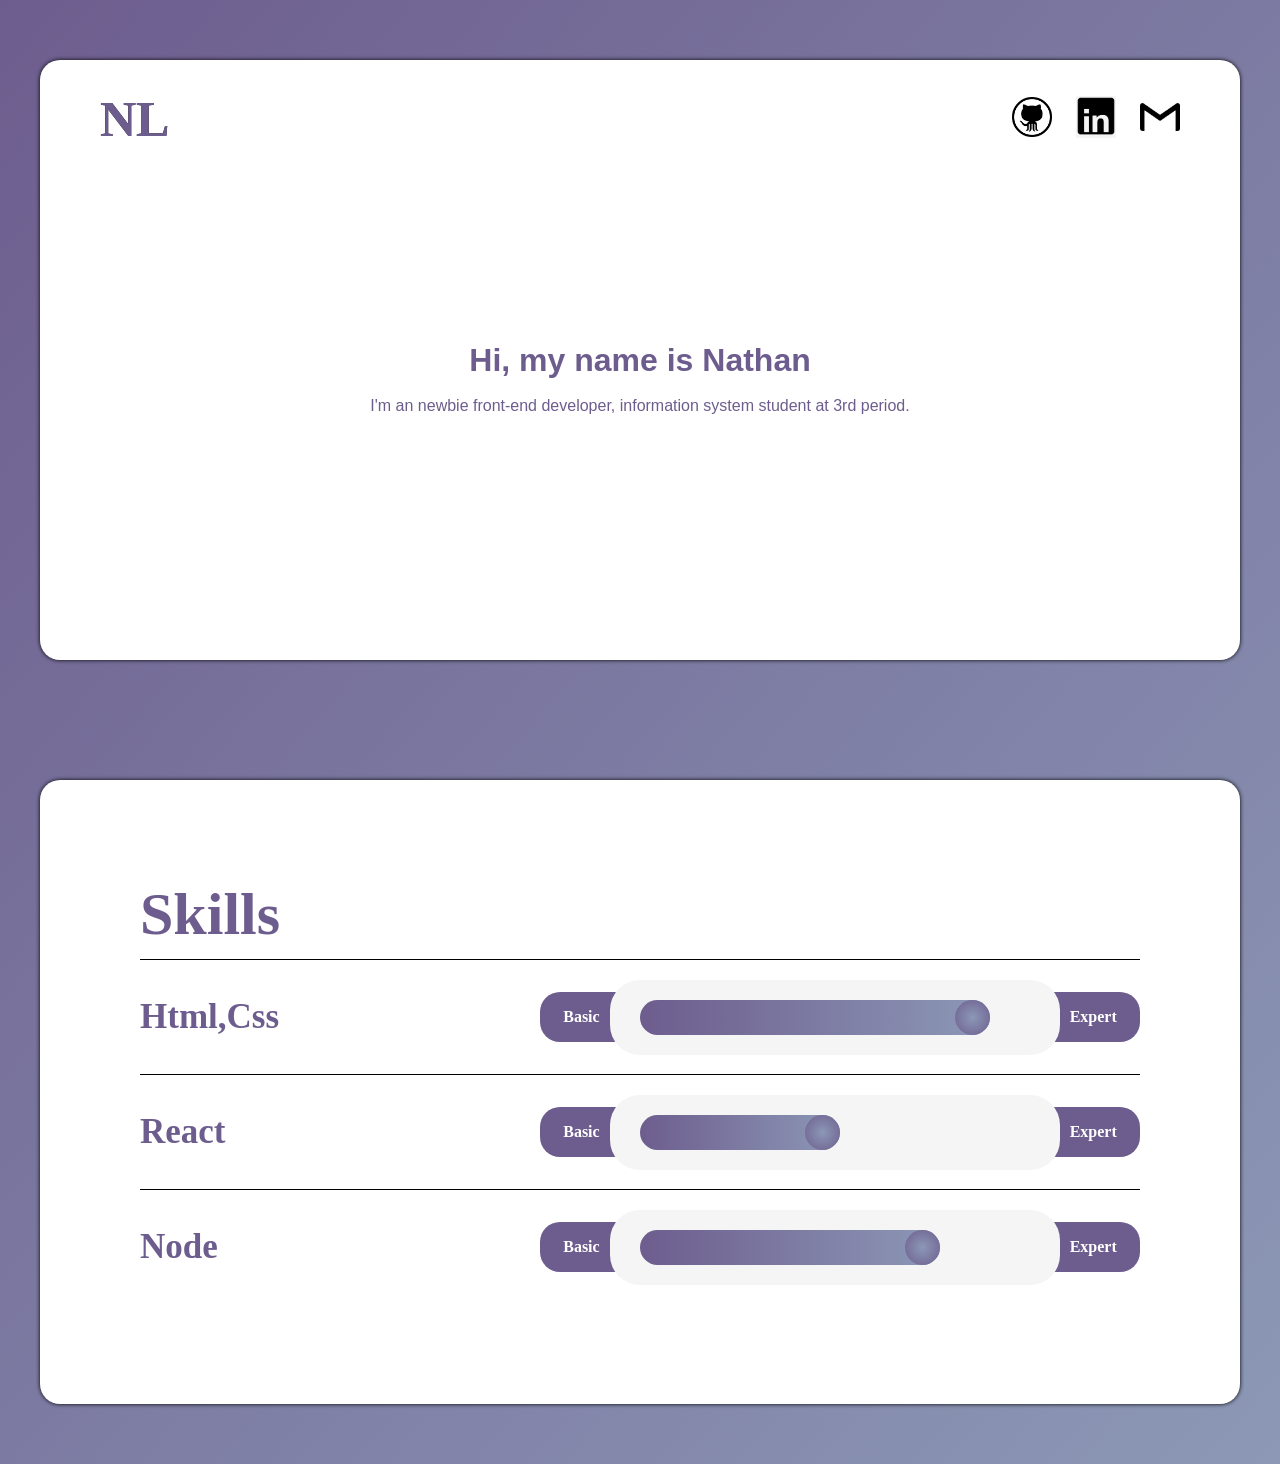
==== index.html @ aa8144b1 "Card de skills inicializado" ====
<!DOCTYPE html>
<html lang="en">
  <head>
    <meta charset="UTF-8" />
    <meta name="viewport" content="width=device-width, initial-scale=1.0" />
    <title>Nathan Lucio</title>
    <link rel="stylesheet" href="style.css" />
    <link rel="stylesheet" href="style2.css" />
  </head>
  <body>
    <div class="loading-line" id="loading-line"></div>
    <div class="card about">
      <nav>
        <h1>NL</h1>
        <div>
          <a href="https://github.com/NathanLCR" target="_blank"
            ><img src="Assets/github-icon.png" alt="" class="img-nav"
          /></a>
          <a
            href="https://www.linkedin.com/in/nathan-rocha-446b5b185/"
            target="_blank"
            ><img src="Assets/linkedin-icon.png" alt="" class="img-nav"
          /></a>
          <a href="mailto:nathan.lucio13@gmail.com" target="_blank"
            ><img src="Assets/gmail-icon.png" alt="" class="img-nav"
          /></a>
        </div>
      </nav>
      <div class="about-content">
        <h1>
          Hi, my name is Nathan
        </h1>
        <p>
          <br />I'm an newbie front-end developer, information system student at
          3rd period.
        </p>
      </div>
    </div>
    <div class="card skills">
      <h1>Skills</h1>
      <div class="skill">
        <h2>Html,Css</h2>
        <div class="progress-container">
          <h4>Basic</h4>
          <div class="progress">
            <div class="progress-bar" style="width: 350px;"><div></div></div>
          </div>
          <h4>Expert</h4>
        </div>
      </div>
      <div class="skill">
        <h2>React</h2>
        <div class="progress-container">
          <h4>Basic</h4>
          <div class="progress">
            <div class="progress-bar" style="width: 200px;"><div></div></div>
          </div>
          <h4>Expert</h4>
        </div>
      </div>
      <div class="skill">
        <h2>Node</h2>
        <div class="progress-container">
          <h4>Basic</h4>
          <div class="progress">
            <div class="progress-bar"><div></div></div>
          </div>
          <h4>Expert</h4>
        </div>
      </div>
    </div>
  </body>
  <script src="index.js"></script>
</html>
---- style.css ----
* {
  margin: 0px;
  border: 0px;
  box-sizing: border-box;
}
h1,
h2 {
  color: #6d5d8e;
}
body {
  background: linear-gradient(to bottom right, #6d5d8e, #8c98b6);
  background-repeat: unset;
  background-size: cover;
  display: flex;
  flex-direction: column;
}
.card {
  width: 100%;
  max-width: 1200px;
  background: white;
  margin: 60px auto;
  box-shadow: 0px 0px 4px black;
  border-radius: 20px;
}
.about {
  height: 600px;
}
.img-nav {
  width: 40px;
  margin-left: 24px;
  color: #6d5d8e;
}
nav div {
  display: flex;
  align-items: center;
}
.about nav {
  display: flex;
  justify-content: space-between;
  align-items: center;
  width: 100%;
  padding: 30px 60px;
}
.about nav h1 {
  font-size: 50px;
  font-family: Georgia, "Times New Roman", Times, serif;
  text-shadow: 0px 0px 0.5px black;
}
.about nav div {
  display: flex;
  justify-content: end;
}
.about-content {
  width: 1000px;
  height: 200px;
  margin: 100px auto;
  display: flex;
  flex-direction: column;
  align-items: center;
  justify-content: center;
  color: #6d5d8e;
  font-family: "Segoe UI", Tahoma, Geneva, Verdana, sans-serif;
}

.loading-line {
  position: fixed;
  left: 0px;
  top: 0px;
  width: 0px;
  height: 18px;
  background: #04b08c;
  box-shadow: 0px 4px 12px rgba(238, 69, 64, 0.15);
}

.skills {
  padding: 100px;
}

.skills h1:first-child {
  font-size: 60px;
  margin-bottom: 10px;
}

.skill {
  display: flex;
  flex-direction: row;
  justify-content: space-between;
  align-items: center;
  padding-top: 32px;
  padding-bottom: 32px;
  border-top: 1px solid black;
}

.skill h2 {
  font-size: 35px;
}
---- style2.css ----
* {
}
body {
  display: flex;
  justify-content: center;
  align-items: center;
}
.progress-container {
  display: flex;
  justify-content: start;
  align-items: center;
  justify-content: center;
  background: #6d5d8e;
  height: 50px;
  width: 600px;
  border-radius: 20px;
}
.progress-container h4 {
  margin: 0px 10px 0px 10px;
  color: white;
}
.progress {
  height: 75px;
  width: 450px;
  background: #f5f5f5;
  border-radius: 30px;
  display: flex;
  justify-content: start;
  align-items: center;
}
.progress-bar {
  height: 35px;
  width: 300px;
  background: linear-gradient(to right, #6d5d8e, #8c98b6);
  border-radius: 30px;
  display: flex;
  flex-direction: row-reverse;
  margin-left: 30px;
}
.progress-bar div {
  height: 35px;
  width: 35px;
  background: radial-gradient(#8c98b6, #6d5d8e);
  border-radius: 100%;
}
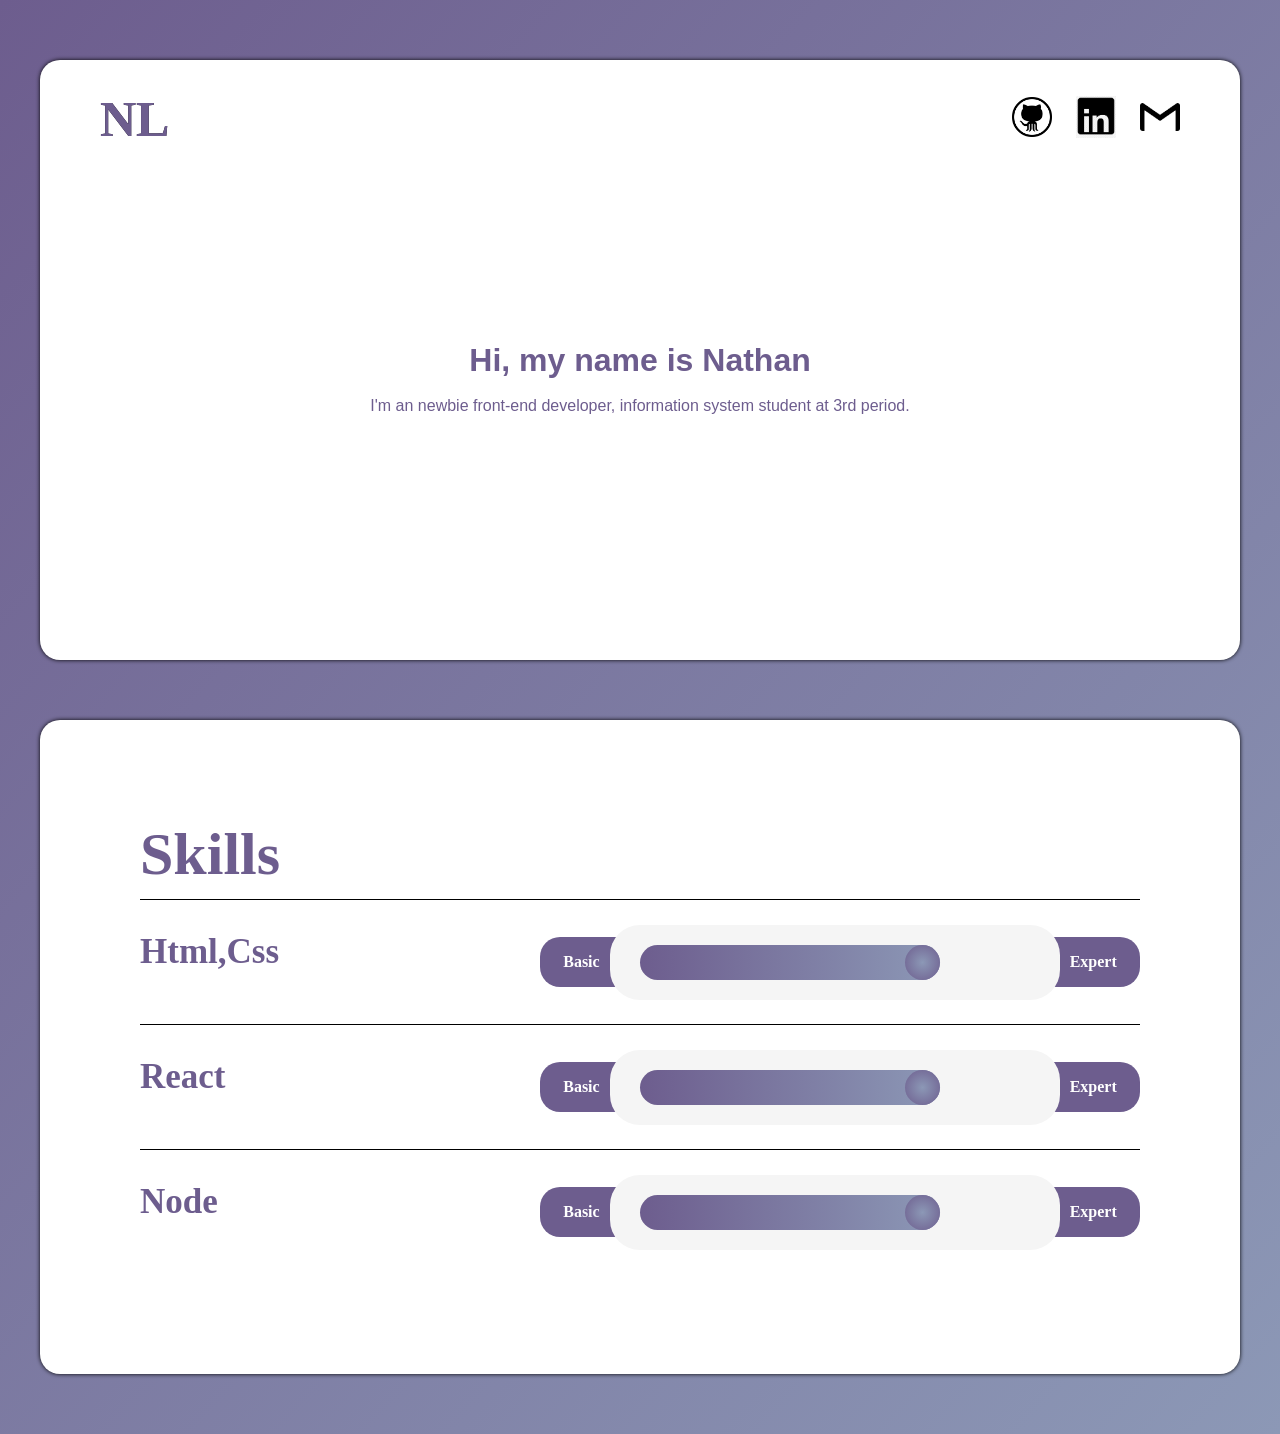
==== commit cadb4f1f: "Adicionando responsividade" ====
--- a/index.html
+++ b/index.html
@@ -43,7 +43,7 @@
         <div class="progress-container">
           <h4>Basic</h4>
           <div class="progress">
-            <div class="progress-bar" style="width: 350px;"><div></div></div>
+            <div class="progress-bar"><div></div></div>
           </div>
           <h4>Expert</h4>
         </div>
@@ -53,7 +53,7 @@
         <div class="progress-container">
           <h4>Basic</h4>
           <div class="progress">
-            <div class="progress-bar" style="width: 200px;"><div></div></div>
+            <div class="progress-bar"><div></div></div>
           </div>
           <h4>Expert</h4>
         </div>
--- a/style.css
+++ b/style.css
@@ -11,7 +11,6 @@
   background: linear-gradient(to bottom right, #6d5d8e, #8c98b6);
   background-repeat: unset;
   background-size: cover;
-  display: flex;
   flex-direction: column;
 }
 .card {
@@ -39,7 +38,7 @@
   justify-content: space-between;
   align-items: center;
   width: 100%;
-  padding: 30px 60px;
+  padding: 15px 30px;
 }
 .about nav h1 {
   font-size: 50px;
@@ -51,7 +50,9 @@
   justify-content: end;
 }
 .about-content {
-  width: 1000px;
+  width: 100%;
+  max-width: 1000px;
+  padding: 10px;
   height: 200px;
   margin: 100px auto;
   display: flex;
@@ -60,6 +61,9 @@
   justify-content: center;
   color: #6d5d8e;
   font-family: "Segoe UI", Tahoma, Geneva, Verdana, sans-serif;
+}
+.about-content p {
+  text-align: center;
 }
 
 .loading-line {
@@ -89,8 +93,19 @@
   padding-top: 32px;
   padding-bottom: 32px;
   border-top: 1px solid black;
+  display: flex;
+  flex-direction: column;
 }
 
 .skill h2 {
   font-size: 35px;
+  margin-bottom: 20px;
 }
+@media (min-width: 600px) {
+  .skill {
+    flex-direction: row;
+  }
+  .about nav {
+    padding: 30px 60px;
+  }
+}
--- a/style2.css
+++ b/style2.css
@@ -1,10 +1,3 @@
-* {
-}
-body {
-  display: flex;
-  justify-content: center;
-  align-items: center;
-}
 .progress-container {
   display: flex;
   justify-content: start;
@@ -21,7 +14,8 @@
 }
 .progress {
   height: 75px;
-  width: 450px;
+  width: 100%;
+  max-width: 450px;
   background: #f5f5f5;
   border-radius: 30px;
   display: flex;
@@ -30,7 +24,8 @@
 }
 .progress-bar {
   height: 35px;
-  width: 300px;
+  width: 75%;
+  max-width: 300px;
   background: linear-gradient(to right, #6d5d8e, #8c98b6);
   border-radius: 30px;
   display: flex;
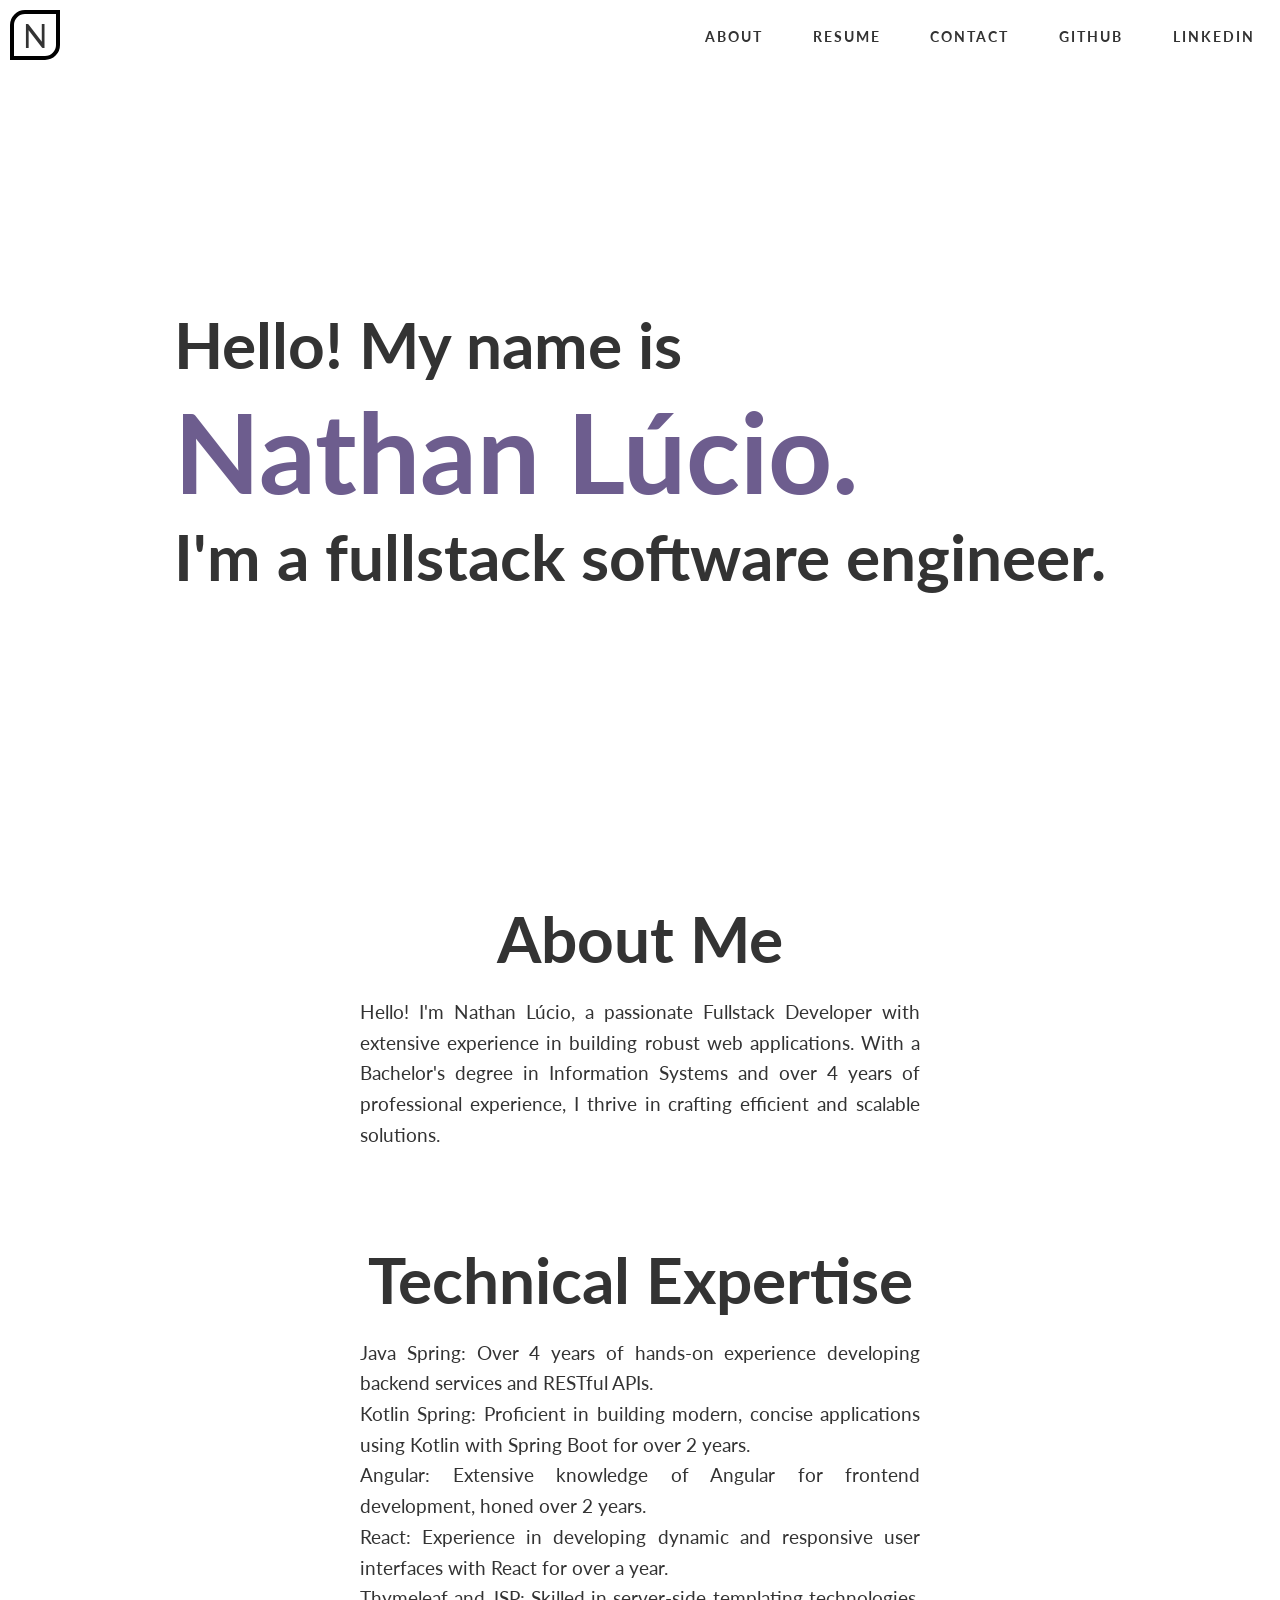
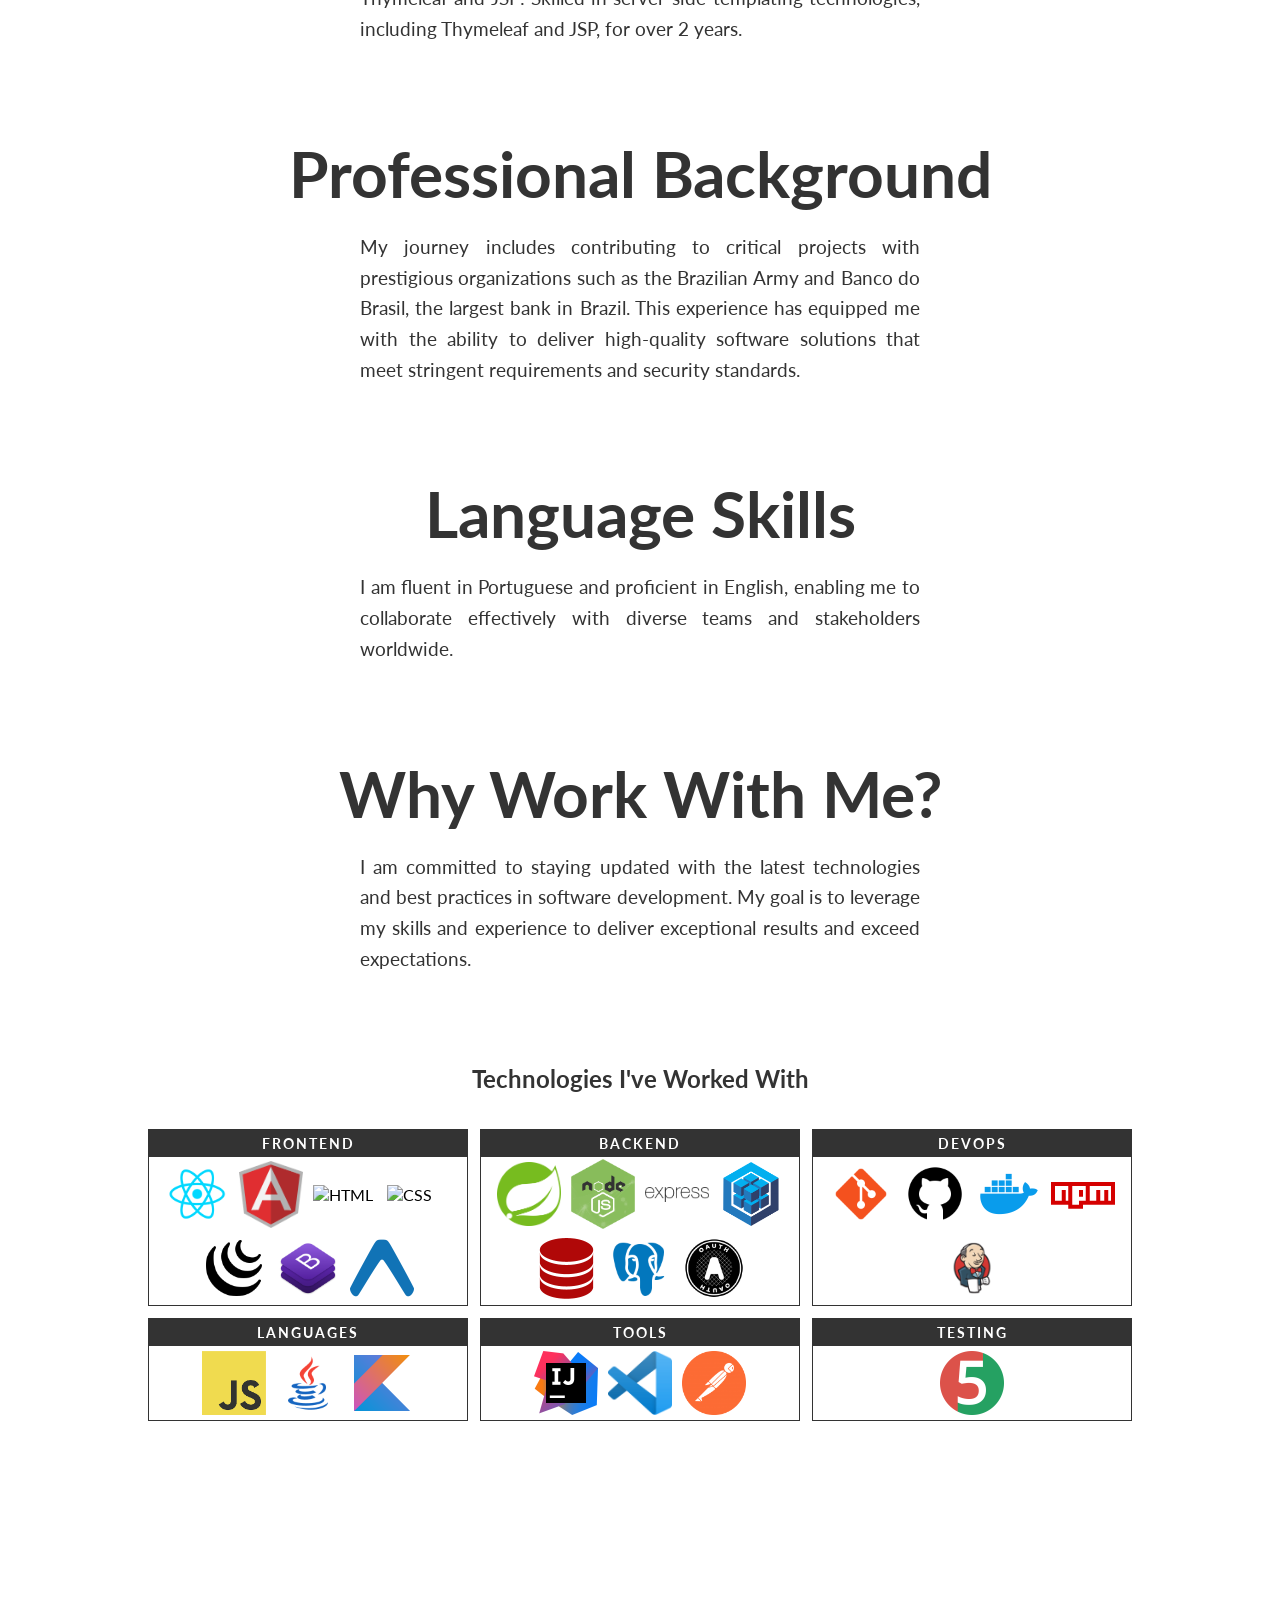
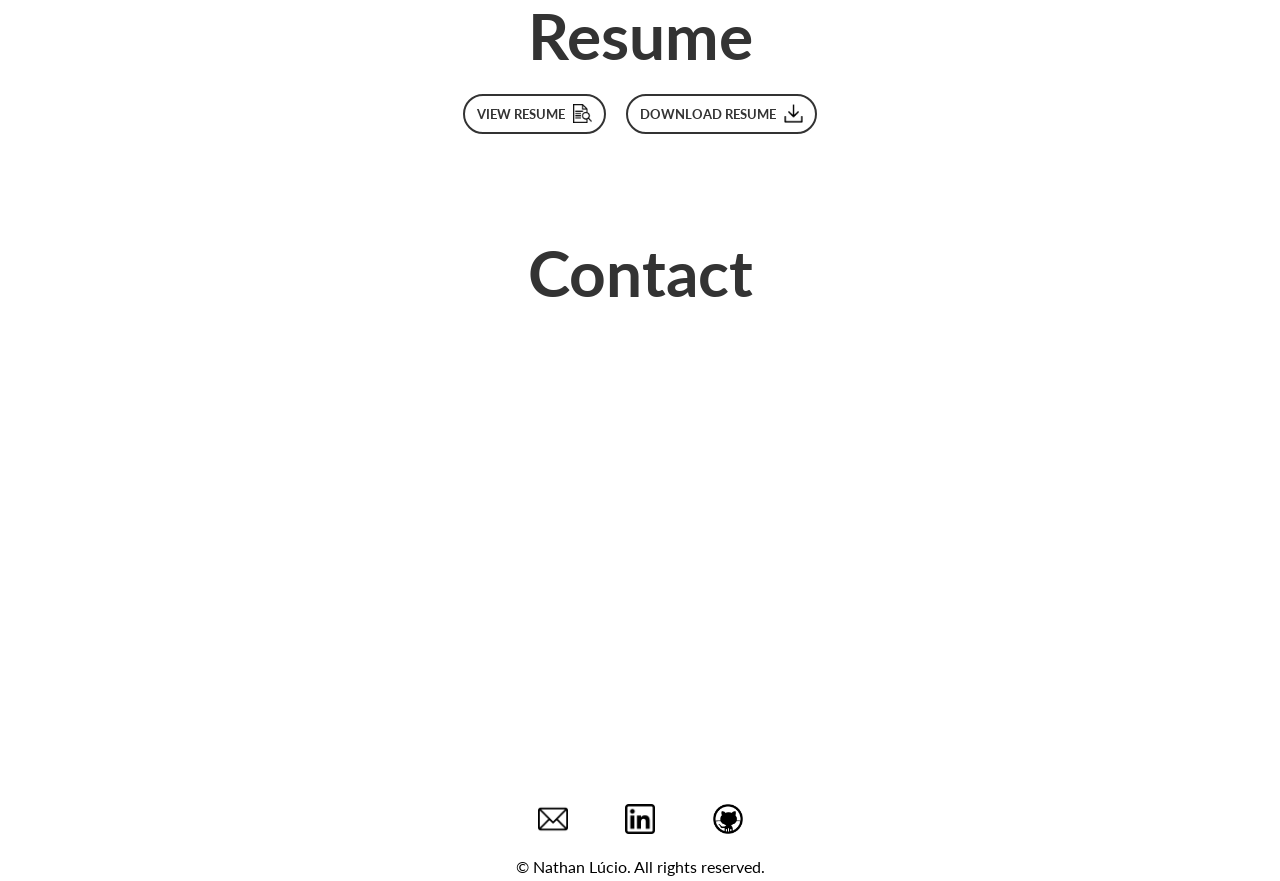
==== commit b009c0d4: "Done again" ====
--- a/index.html
+++ b/index.html
@@ -1,74 +1,325 @@
 <!DOCTYPE html>
 <html lang="en">
-  <head>
-    <meta charset="UTF-8" />
-    <meta name="viewport" content="width=device-width, initial-scale=1.0" />
-    <title>Nathan Lucio</title>
-    <link rel="stylesheet" href="style.css" />
-    <link rel="stylesheet" href="style2.css" />
-  </head>
-  <body>
-    <div class="loading-line" id="loading-line"></div>
-    <div class="card about">
-      <nav>
-        <h1>NL</h1>
-        <div>
-          <a href="https://github.com/NathanLCR" target="_blank"
-            ><img src="Assets/github-icon.png" alt="" class="img-nav"
-          /></a>
-          <a
-            href="https://www.linkedin.com/in/nathan-rocha-446b5b185/"
-            target="_blank"
-            ><img src="Assets/linkedin-icon.png" alt="" class="img-nav"
-          /></a>
-          <a href="mailto:nathan.lucio13@gmail.com" target="_blank"
-            ><img src="Assets/gmail-icon.png" alt="" class="img-nav"
-          /></a>
-        </div>
-      </nav>
-      <div class="about-content">
-        <h1>
-          Hi, my name is Nathan
-        </h1>
-        <p>
-          <br />I'm an newbie front-end developer, information system student at
-          3rd period.
-        </p>
-      </div>
-    </div>
-    <div class="card skills">
-      <h1>Skills</h1>
-      <div class="skill">
-        <h2>Html,Css</h2>
-        <div class="progress-container">
-          <h4>Basic</h4>
-          <div class="progress">
-            <div class="progress-bar"><div></div></div>
-          </div>
-          <h4>Expert</h4>
-        </div>
-      </div>
-      <div class="skill">
-        <h2>React</h2>
-        <div class="progress-container">
-          <h4>Basic</h4>
-          <div class="progress">
-            <div class="progress-bar"><div></div></div>
-          </div>
-          <h4>Expert</h4>
-        </div>
-      </div>
-      <div class="skill">
-        <h2>Node</h2>
-        <div class="progress-container">
-          <h4>Basic</h4>
-          <div class="progress">
-            <div class="progress-bar"><div></div></div>
-          </div>
-          <h4>Expert</h4>
-        </div>
-      </div>
-    </div>
-  </body>
-  <script src="index.js"></script>
+
+<head>
+  <title>Nathan Lúcio</title>
+  <meta charset="UTF-8">
+  <meta name="viewport" content="width=device-width, initial-scale=1.0">
+  <meta http-equiv="X-UA-Compatible" content="ie=edge">
+  <link rel="stylesheet" href="https://unpkg.com/aos@next/dist/aos.css" />
+  <link rel="stylesheet" type="text/css" href="style.css">
+  <link href="https://fonts.googleapis.com/css?family=Lato:400,700&display=swap" rel="stylesheet">
+  <link rel="apple-touch-icon" sizes="180x180" href="/apple-touch-icon.png">
+  <link rel="icon" href="/favicon.ico" type="image/x-icon">
+  <link rel="icon" type="image/png" sizes="32x32" href="/favicon-32x32.png">
+  <link rel="icon" type="image/png" sizes="16x16" href="/favicon-16x16.png">
+  <link rel="manifest" href="/site.webmanifest">
+</head>
+
+<body>
+  <nav>
+
+    <a href="#top" id="logo">
+      N
+    </a>
+
+    <ul class="nav-links">
+      <li><a href="#aboutMe" id="linkAboutMe">About</a></li>
+      <li><a href="#resume" id="linkResume">Resume</a></li>
+      <li><a href="#contact" id="linkContact">Contact</a></li>
+      <li><a href="https://github.com/nathanlcr" id="linkGithub" target="_blank">Github</a></li>
+      <li><a href="https://www.linkedin.com/in/nathan-rocha-446b5b185/" id="linkLinkedIn" target="_blank">LinkedIn</a></li>
+    </ul>
+    <div class="burger">
+      <div class="line1"></div>
+      <div class="line2"></div>
+      <div class="line3"></div>
+    </div>
+  </nav>
+  <div id="top">
+    <div id="nameDiv">
+      <h2 id="helloh2" data-aos-anchor="#top" data-aos-anchor-placment="top-center" data-aos-delay="150"
+        data-aos="fade-up">Hello! My name is </h2>
+      <h1 id="nameh1" data-aos-anchor="#top" data-aos-anchor-placment="top-center" data-aos-delay="300"
+        data-aos="fade-up">
+        Nathan Lúcio.</h1>
+      <h2 id="seh2" data-aos-anchor="#top" data-aos-anchor-placment="top-center" data-aos-delay="450"
+        data-aos="fade-up">
+        I'm a fullstack software engineer.</h2>
+    </div>
+  </div>
+
+  <div class="informations">
+    <div class="informationsTitle" data-aos="fade-up" id="aboutMe">
+      <h1>About Me</h1>
+    </div>
+
+    <div class="informationsMain">
+      <p data-aos="fade-up" id="pIntro">
+        Hello! I'm Nathan Lúcio, a passionate Fullstack Developer with extensive experience in building robust web applications. With a Bachelor's degree in Information Systems and over 4 years of professional experience, I thrive in crafting efficient and scalable solutions.
+      </p>
+    </div>
+  </div>
+
+  <div class="informations">
+    <div class="informationsTitle" data-aos="fade-up">
+      <h1>Technical Expertise</h1>
+    </div>
+
+    <div class="informationsMain">
+      <p data-aos="fade-up">
+        Java Spring: Over 4 years of hands-on experience developing backend services and RESTful APIs. <br/>
+        Kotlin Spring: Proficient in building modern, concise applications using Kotlin with Spring Boot for over 2 years. <br>
+        Angular: Extensive knowledge of Angular for frontend development, honed over 2 years. <br>
+        React: Experience in developing dynamic and responsive user interfaces with React for over a year. <br>
+        Thymeleaf and JSP: Skilled in server-side templating technologies, including Thymeleaf and JSP, for over 2 years. <br>
+      </p>
+    </div>
+  </div>
+
+  <div class="informations">
+    <div class="informationsTitle" data-aos="fade-up">
+      <h1>Professional Background</h1>
+    </div>
+
+    <div class="informationsMain">
+      <p data-aos="fade-up">
+        My journey includes contributing to critical projects with prestigious organizations such as the Brazilian Army and Banco do Brasil, the largest bank in Brazil. This experience has equipped me with the ability to deliver high-quality software solutions that meet stringent requirements and security standards.
+      </p>
+    </div>
+  </div>
+
+  <div class="informations">
+    <div class="informationsTitle" data-aos="fade-up">
+      <h1>Language Skills</h1>
+    </div>
+
+    <div class="informationsMain">
+      <p data-aos="fade-up">
+        I am fluent in Portuguese and proficient in English, enabling me to collaborate effectively with diverse teams and stakeholders worldwide.
+      </p>
+    </div>
+  </div>
+
+  <div class="informations">
+    <div class="informationsTitle" data-aos="fade-up">
+      <h1>Why Work With Me?</h1>
+    </div>
+
+    <div class="informationsMain">
+      <p data-aos="fade-up">
+        I am committed to staying updated with the latest technologies and best practices in software development. My goal is to leverage my skills and experience to deliver exceptional results and exceed expectations.
+      </p>
+    </div>
+  </div>
+
+  <div id="skillsDiv">
+    <div id="techTitle" data-aos="fade-up">
+      <h3>Technologies I've Worked With</h3>
+    </div>
+    <div id="skillsMain">
+      <div class="techDiv" id="frontend" data-aos="fade-up">
+        <div class="techDivTitle">
+          Frontend
+        </div>
+        <div class="tech tooltip">
+          <img src="/assets/tech/reactlogo2.png" alt="React" />
+          <span class="tooltiptext">React</span>
+        </div>
+        <div class="tech tooltip">
+          <img src="/assets/tech/angularlogo.png" alt="React" />
+          <span class="tooltiptext">Angular</span>
+        </div>
+        <div class="tech tooltip">
+          <img src="/assets/tech/htmllogo.png" alt="HTML" />
+          <span class="tooltiptext">HTML</span>
+        </div>
+        <div class="tech tooltip">
+          <img src="/assets/tech/csslogo.png" alt="CSS" />
+          <span class="tooltiptext">CSS</span>
+        </div>
+        <div class="tech tooltip">
+          <img src="/assets/tech/jquery.png" alt="jQuery" />
+          <span class="tooltiptext">jQuery</span>
+        </div>
+        <div class="tech tooltip">
+          <img src="/assets/tech/bootstraplogo.png" alt="Bootstrap" />
+          <span class="tooltiptext">Bootstrap</span>
+        </div>
+        <div class="tech tooltip">
+          <img src="/assets/tech/expo.png" alt="Expo">
+          <span class="tooltiptext">Expo</span>
+        </div>
+      </div>
+
+      <div class="techDiv" id="backend" data-aos="fade-up">
+        <div class="techDivTitle">
+          Backend
+        </div>
+        <div class="tech tooltip">
+          <img src="/assets/tech/springlogo.png" alt="Node.js" />
+          <span class="tooltiptext">Spring</span>
+        </div>
+        <div class="tech tooltip">
+          <img src="/assets/tech/nodelogo.png" alt="Node.js" />
+          <span class="tooltiptext">Node.js</span>
+        </div>
+        <div class="tech tooltip">
+          <img src="/assets/tech/expresslogo2.png" alt="Express" />
+          <span class="tooltiptext">Express</span>
+        </div>
+        <div class="tech tooltip">
+          <img src="/assets/tech/sequelize.png" alt="Sequelize" />
+          <span class="tooltiptext">Sequelize</span>
+        </div>
+        <div class="tech tooltip">
+          <img src="/assets/tech/oraclelogo.png" alt="PostgreSQL" />
+          <span class="tooltiptext">Oracle SQL</span>
+        </div>
+        <div class="tech tooltip">
+          <img src="/assets/tech/postgreslogo.png" alt="PostgreSQL" />
+          <span class="tooltiptext">PostgreSQL</span>
+        </div>
+        <div class="tech tooltip">
+          <img src="/assets/tech/oauth.png" alt="OAuth" />
+          <span class="tooltiptext">OAuth</span>
+        </div>
+      </div>
+
+      <div class="techDiv" id="devops" data-aos="fade-up">
+        <div class="techDivTitle">
+          DevOps
+        </div>
+        <div class="tech tooltip">
+          <img src="/assets/tech/gitlogo.png" alt="Git" />
+          <span class="tooltiptext">Git</span>
+        </div>
+        <div class="tech tooltip">
+          <img src="/assets/tech/githublogo.png" alt="Github" />
+          <span class="tooltiptext">Github</span>
+        </div>
+        <div class="tech tooltip">
+          <img src="/assets/tech/dockerlogo.png" alt="Git" />
+          <span class="tooltiptext">Docker</span>
+        </div>
+        <div class="tech tooltip">
+          <img src="/assets/tech/npm.png" alt="npm" />
+          <span class="tooltiptext">npm</span>
+        </div>
+        <div class="tech tooltip">
+          <img src="/assets/tech/jenkinslogo.png" alt="Webpack" />
+          <span class="tooltiptext">Jenkins</span>
+        </div>
+      </div>
+
+      <div class="techDiv" id="languages" data-aos="fade-up">
+        <div class="techDivTitle">
+          Languages
+        </div>
+        <div class="tech tooltip">
+          <img src="/assets/tech/jslogo.png" alt="JavaScript" />
+          <span class="tooltiptext">JavaScript</span>
+        </div>
+        <div class="tech tooltip">
+          <img src="/assets/tech/java.png" alt="Java" />
+          <span class="tooltiptext">Java</span>
+        </div>
+        <div class="tech tooltip">
+          <img src="/assets/tech/kotlinlogo.png" alt="JavaScript" />
+          <span class="tooltiptext">Kotlin</span>
+        </div>
+      </div>
+
+      <div class="techDiv" id="tools" data-aos="fade-up">
+        <div class="techDivTitle">
+          Tools
+        </div>
+        <div class="tech tooltip">
+          <img src="/assets/tech/intellijlogo.png" alt="intellig" />
+          <span class="tooltiptext">IntelliJ</span>
+        </div>
+        <div class="tech tooltip">
+          <img src="/assets/tech/vscode.png" alt="VS Code" />
+          <span class="tooltiptext">VS Code</span>
+        </div>
+        <div class="tech tooltip">
+          <img src="/assets/tech/postman.png" alt="Postman" />
+          <span class="tooltiptext">Postman</span>
+        </div>
+      </div>
+
+      <div class="techDiv" id="testing" data-aos="fade-up">
+        <div class="techDivTitle">
+          Testing
+        </div>
+        <div class="tech tooltip">
+          <img src="/assets/tech/junitlogo.png" alt="JUnit" />
+          <span class="tooltiptext">JUnit</span>
+        </div>
+      </div>
+    </div>
+  </div>
+
+  <div id="resume">
+    <div id="resumeTitle" data-aos="fade-up">
+      <h1>Resume</h1>
+    </div>
+    <div id="resumeMain" data-aos="fade-up">
+      <a id="resumeView" href="/assets/nathanrocharesumee.pdf" target="_blank">View Resume
+        <img src="/assets/viewfile.png" />
+      </a>
+      <a id="resumeDownload" href="/assets/nathanrocharesumee.pdf" download>Download Resume
+        <img src="/assets/download.png" />
+      </a>
+    </div>
+
+  </div>
+  <div id="contact">
+    <div id="contactTitle" data-aos="fade-up">
+      <h1>Contact</h1>
+      <form name="contact" method="POST" netlify-honeypot="bot-field" data-netlify="true" data-aos="fade-up">
+        <div class="hidden">
+          <label>Fill this if you are not human: <input name="bot-field" /></label>
+        </div>
+        <div class="group">
+          <input type="text" name="name" required="required" /><span class="highlight"></span><span class="bar"></span>
+          <label>Name</label>
+        </div>
+        <div class="group">
+          <input type="text" name="email" required="required" /><span class="highlight"></span><span class="bar"></span>
+          <label>Email</label>
+        </div>
+        <div class="group">
+          <textarea type="textarea" name="message" rows="5" required="required"></textarea><span
+            class="highlight"></span><span class="bar"></span>
+          <label>Message</label>
+        </div>
+        <div class="btn-box">
+          <button class="btn btn-submit" type="submit">Send Message<img src="assets/paper-plane.png"></button>
+        </div>
+      </form>
+    </div>
+  </div>
+
+  <footer>
+    <div id="footer-links">
+      <a href="mailto:nathanrochadev@gmail.com"
+        onmouseover="this.href=this.href.replace(/[zyx]/g,'');" target="_blank">
+        <img src="assets/email.png">
+      </a>
+      <a href="https://www.linkedin.com/in/nathan-rocha-446b5b185/" target="_blank">
+        <img src="assets/linkedin.png">
+      </a>
+      <a href="https://github.com/nathanlcr" target="_blank">
+        <img src="assets/github3.png">
+      </a>
+    </div>
+    <div id="copyright">&#169; <span id="year"></span> Nathan Lúcio. All rights reserved.</div>
+  </footer>
+
+  <script src="https://unpkg.com/aos@next/dist/aos.js"></script>
+  <script type="text/javascript" src="/main.js"></script>
+
+</body>
+
 </html>
--- a/style.css
+++ b/style.css
@@ -1,111 +1,1021 @@
+html {
+  scroll-behavior: smooth;
+}
 * {
-  margin: 0px;
-  border: 0px;
+  padding: 0;
+  margin: 0;
   box-sizing: border-box;
 }
-h1,
-h2 {
-  color: #6d5d8e;
-}
+
 body {
-  background: linear-gradient(to bottom right, #6d5d8e, #8c98b6);
-  background-repeat: unset;
-  background-size: cover;
-  flex-direction: column;
-}
-.card {
+  padding: 0;
+  margin: 0;
   width: 100%;
-  max-width: 1200px;
-  background: white;
-  margin: 60px auto;
-  box-shadow: 0px 0px 4px black;
-  border-radius: 20px;
-}
-.about {
-  height: 600px;
-}
-.img-nav {
-  width: 40px;
-  margin-left: 24px;
-  color: #6d5d8e;
-}
-nav div {
-  display: flex;
-  align-items: center;
-}
-.about nav {
+  height: 100vh;
+  font-family: "Lato", sans-serif;
+}
+
+nav {
   display: flex;
   justify-content: space-between;
   align-items: center;
+  height: 70px;
+  background: white;
+  position: fixed;
   width: 100%;
-  padding: 15px 30px;
-}
-.about nav h1 {
-  font-size: 50px;
-  font-family: Georgia, "Times New Roman", Times, serif;
-  text-shadow: 0px 0px 0.5px black;
-}
-.about nav div {
-  display: flex;
-  justify-content: end;
-}
-.about-content {
+  max-width: 100vw;
+  z-index: 10000;
+}
+
+.nav-links {
+  display: flex;
+  justify-content: space-around;
+  width: 600px;
+}
+
+.nav-links a {
+  text-decoration: none;
+  letter-spacing: 2px;
+  text-transform: uppercase;
+  font-weight: bold;
+  font-size: 14px;
+  cursor: pointer;
+  position: relative;
+  padding-bottom: 8px;
+  padding-top: 8px;
+}
+
+nav ul li {
+  list-style-type: none;
+}
+
+.nav-links a:after {
+  bottom: 0;
+  content: "";
+  height: 3px;
+  left: 50%;
+  position: absolute;
+  background: #6d5d8e;
+  transition: width 0.3s ease 0s, left 0.3s ease 0s;
+  width: 0;
+}
+
+.nav-links a:hover:after {
   width: 100%;
-  max-width: 1000px;
-  padding: 10px;
-  height: 200px;
-  margin: 100px auto;
+  left: 0;
+}
+
+.burger {
+  display: none;
+  cursor: pointer;
+  margin: 20px;
+}
+
+.burger div {
+  width: 25px;
+  height: 3px;
+  margin: 5px;
+  background-color: #333333;
+  transition: all 0.3s ease;
+}
+
+h1 {
+  color: #333333;
+  font-size: 4rem;
+  text-align: center;
+}
+
+#nameh1 {
+  font-size: 7rem;
+  color: #6d5d8e;
+  text-align: left;
+  padding-left: 20px;
+  padding-right: 20px;
+}
+
+h2 {
+  font-size: 4rem;
+  font-weight: 700;
+  color: #333333;
+  padding-left: 20px;
+  padding-right: 20px;
+}
+
+h3 {
+  font-size: 1.5rem;
+  font-weight: bold;
+  color: #333333;
+  padding-left: 20px;
+  padding-right: 20px;
+}
+
+#projectButton {
+  margin-top: 50px;
+}
+
+.projectLinks,
+#resumeMain {
+  width: 800px;
+  display: flex;
+  flex-direction: row;
+}
+
+#projectButton a,
+.projectLinks a,
+#resumeMain a,
+.btn-box button {
+  color: #333333;
+  padding: 15px;
+  font-size: 1.3rem;
+  font-weight: bold;
+  border: 4px solid #333333;
+  border-radius: 50px;
+  background-color: white;
+  transition: background-color 0.3s ease 0s;
+}
+
+.projectLinks a,
+#resumeMain a,
+.btn-box button {
+  font-size: 0.8rem;
+  border: 2px solid #333333;
+  border-radius: 50px;
+  margin-left: 20px;
+  margin-right: 0px;
+  text-transform: uppercase;
+  padding-bottom: 10px;
+  padding-top: 4px;
+  padding-left: 12px;
+  padding-right: 12px;
+}
+
+#resumeMain {
+  justify-content: center;
+  margin-top: 20px;
+}
+
+#resumeMain a {
+  margin-left: 10px;
+  margin-right: 10px;
+}
+
+.btn-box {
+  display: flex;
+  justify-content: center;
+  margin: 0;
+}
+
+.btn-box button {
+  cursor: pointer;
+  margin: 0;
+}
+
+#projectButton a:hover,
+.projectLinks a:hover,
+#resumeMain a:hover,
+.btn:hover {
+  background-color: #6d5d8e;
+}
+
+.btn-submit:hover {
+  transform: none;
+}
+
+.projectLinks a img,
+.btn img {
+  width: 19px;
+  height: 19px;
+  position: relative;
+  top: 4.5px;
+  margin-left: 5px;
+}
+
+#resumeMain a img {
+  width: 19px;
+  height: 19px;
+  position: relative;
+  top: 4px;
+  margin-left: 5px;
+}
+
+#footer-links img {
+  width: 30px;
+  height: 30px;
+}
+
+#logo {
+  margin: 10px;
+  border: 4px solid black;
+  width: 50px;
+  height: 50px;
+  font-size: 2rem;
+  display: flex;
+  justify-content: center;
+  align-items: center;
+  border-bottom-right-radius: 30%;
+  border-top-left-radius: 30%;
+  transition: all 0.3s ease;
+}
+
+#logo:hover {
+  background-color: #6d5d8e;
+}
+
+p {
+  color: #333333;
+  font-size: 1.2em;
+  line-height: 1.6;
+  padding: 20px;
+  width: 600px;
+}
+
+.p-project {
+  width: 800px;
+}
+
+.p-tech {
+  padding-top: 0px;
+}
+
+#informationsTitle,
+#projectsTitle,
+#resumeTitle,
+#contactTitle {
+  padding-top: 100px;
+}
+
+#recipix {
+  padding-top: 50px;
+}
+
+#racehopper,
+#botbuddies {
+  padding-top: 85px;
+}
+
+.projectTitle {
+  padding-bottom: 15px;
+  font-size: 2.5rem;
+}
+
+#techTitle {
+  padding-bottom: 30px;
+}
+
+#hobbiesTitle {
+  padding-bottom: 10px;
+}
+
+.informationsMain,
+#hobbiesMain,
+#skillsMain {
+  display: flex;
+  flex-wrap: wrap;
+  flex-direction: row;
+  justify-content: center;
+  align-items: center;
+  text-align: justify;
+  text-justify: inter-word;
+}
+
+#skillsDiv,
+#hobbies,
+#recipix,
+#racehopper,
+#botbuddies,
+#resume {
   display: flex;
   flex-direction: column;
+  justify-content: space-around;
   align-items: center;
+}
+
+.informations,
+#skillsDiv {
+  padding-bottom: 70px;
+}
+
+#skillsMain {
+  flex-direction: row;
+  width: 1000px;
+}
+
+a {
+  color: #333333;
+}
+a:visited {
+  color: #333333;
+}
+a:link {
+  text-decoration: none;
+}
+
+a:hover {
+  text-decoration: none;
+}
+
+a:active {
+  text-decoration: none;
+}
+
+#top {
+  width: 100%;
+  min-height: 100vh;
+}
+
+#top {
+  display: flex;
+  flex-direction: column;
   justify-content: center;
+  align-items: center;
+  align-content: center;
+}
+
+#projects {
+  width: 100%;
+}
+
+button:hover {
+  transform: scale(1.25);
+}
+
+.navbarIcon:hover {
+  border: 3px solid #6d5d8e;
+}
+
+#buttonAboutMe,
+#buttonProjects,
+#buttonResume,
+#buttonGithub,
+#buttonLinkedIn,
+#buttonContact {
+  background-color: transparent;
+  width: 64px;
+  height: 64px;
+  border: none;
+  transition: transform 0.3s;
+}
+
+.navbarIcon {
+  width: 64px;
+  height: 64px;
+  border-radius: 50%;
+}
+
+#selfpic {
+  width: 320px;
+  height: 320px;
+  border-top-left-radius: 30%;
+  border-bottom-right-radius: 30%;
+  background-image: url("/assets/portfolionobg.png");
+  background-color: #1b1c1c;
+  background-repeat: no-repeat;
+  background-position: center;
+  background-size: cover;
+  margin: 60px;
+  filter: grayscale(1);
+  transition: all 1s ease;
+  border: 5px solid #333333;
+}
+
+#selfpic:hover {
+  filter: grayscale(0);
+  background-color: #6d5d8e;
+  transition: all 0.3s ease;
+}
+
+#hobbiesPics {
+  display: flex;
+  width: 320px;
+  flex-wrap: wrap;
+  justify-content: center;
+  margin-left: 40px;
+  margin-right: 40px;
+  margin-top: 10px;
+  margin-bottom: 10px;
+}
+
+.hobbiesIcon {
+  width: 60px;
+  height: 60px;
+  background-color: transparent;
+  background-repeat: no-repeat;
+  background-position: center;
+  background-size: cover;
+  margin: 10px;
+}
+
+#videogames {
+  background-image: url("/assets/hobbies/game.png");
+}
+#travel {
+  background-image: url("/assets/hobbies/travel.png");
+}
+#swim {
+  background-image: url("/assets/hobbies/swim.png");
+}
+#run {
+  background-image: url("/assets/hobbies/jog.png");
+}
+#tv {
+  background-image: url("/assets/hobbies/tv.png");
+}
+#hp {
+  background-image: url("/assets/hobbies/hp.png");
+}
+#pho {
+  background-image: url("/assets/hobbies/noodles.png");
+}
+#sushi {
+  background-image: url("/assets/hobbies/sushi.png");
+}
+
+.techDiv {
+  width: 320px;
+  display: flex;
+  flex-direction: row;
+  flex-wrap: wrap;
+  justify-content: center;
+  margin: 5px;
+  border: 1px solid #333333;
+  margin: 6px;
+}
+
+.tech {
+  width: 64px;
+  max-height: 64px;
+  display: flex;
+  align-items: center;
+  margin: 5px;
+}
+
+.techDivTitle {
+  width: 100%;
+  text-align: center;
+  text-decoration: none;
+  letter-spacing: 2px;
+  text-transform: uppercase;
+  font-weight: bold;
+  font-size: 14px;
+  background-color: #333333;
+  color: white;
+  padding: 5px;
+}
+
+.tech img {
+  width: 64px;
+  max-height: 70px;
+}
+
+.tooltip {
+  position: relative;
+}
+
+.tooltip .tooltiptext {
+  visibility: hidden;
+  width: 120px;
+  background-color: #6d5d8e;
+  color: #333333;
+  text-align: center;
+  border-radius: 6px;
+
+  padding: 5px 0;
+  position: absolute;
+  z-index: 1;
+  top: 100%;
+  left: 50%;
+  margin-left: -60px;
+  opacity: 0;
+  transition: opacity 0.5s;
+}
+
+.tooltip .tooltiptext::after {
+  content: "";
+  position: absolute;
+  bottom: 100%;
+  left: 50%;
+  margin-left: -5px;
+  border-width: 5px;
+  border-style: solid;
+  border-color: transparent transparent #6d5d8e transparent;
+}
+
+.tooltip:hover .tooltiptext {
+  visibility: visible;
+  opacity: 1;
+}
+
+/* Slideshow container */
+.slideshow-container {
+  width: 800px;
+  height: 450px;
+  position: relative;
+  margin: auto;
+}
+
+/* Hide the images by default */
+.recipixSlides,
+.raceSlides,
+.botSlides {
+  display: none;
+}
+
+.projectImage {
+  width: 800px;
+  height: 450px;
+  background-repeat: no-repeat;
+  background-position: center;
+  background-size: cover;
+}
+#recipixslide1 {
+  background-image: url("/assets/recipix/recipixslide1.jpg");
+}
+#recipixslide2 {
+  background-image: url("/assets/recipix/recipixslide2.png");
+}
+#recipixslide3 {
+  background-image: url("/assets/recipix/recipixslide3.png");
+  background-size: contain;
+}
+#recipixslide4 {
+  background-image: url("/assets/recipix/recipixslide4.png");
+  background-size: contain;
+}
+#recipixslide5 {
+  background-image: url("/assets/recipix/recipixteam.JPG");
+}
+
+#raceslide1 {
+  background-image: url("/assets/racehopper/racelevel1.png");
+}
+#raceslide2 {
+  background-image: url("/assets/racehopper/racelevel2.png");
+}
+#raceslide3 {
+  background-image: url("/assets/racehopper/racelevel3.png");
+}
+#raceslide4 {
+  background-image: url("/assets/racehopper/ianracehopper1.jpg");
+}
+#botbuddiesslide1 {
+  background-image: url("/assets/botbuddies/botbuddiesslide1.jpg");
+}
+#botbuddiesslide2 {
+  background-image: url("/assets/botbuddies/botbuddiesslide2.png");
+  background-size: contain;
+}
+#botbuddiesslide3 {
+  background-image: url("/assets/botbuddies/botbuddiesslide3.png");
+  background-size: contain;
+}
+
+/* Next & previous buttons */
+.prev,
+.next {
+  cursor: pointer;
+  position: absolute;
+  top: 50%;
+  width: auto;
+  margin-top: -22px;
+  padding: 16px;
   color: #6d5d8e;
-  font-family: "Segoe UI", Tahoma, Geneva, Verdana, sans-serif;
-}
-.about-content p {
+  font-weight: bold;
+  font-size: 18px;
+  transition: 0.6s ease;
+  border-radius: 0 3px 3px 0;
+  user-select: none;
+  background-color: rgba(0, 0, 0, 0.5);
+}
+
+/* Position the "next button" to the right */
+.next {
+  right: 0;
+  border-radius: 3px 0 0 3px;
+}
+
+.prev:hover,
+.next:hover {
+  background-color: rgba(0, 0, 0, 0.8);
+}
+
+/* Caption text */
+.text {
+  color: #6d5d8e;
+  font-size: 15px;
+  padding: 8px 12px;
+  position: absolute;
+  bottom: 0px;
+  width: 100%;
   text-align: center;
-}
-
-.loading-line {
-  position: fixed;
-  left: 0px;
-  top: 0px;
-  width: 0px;
-  height: 18px;
-  background: #04b08c;
-  box-shadow: 0px 4px 12px rgba(238, 69, 64, 0.15);
-}
-
-.skills {
-  padding: 100px;
-}
-
-.skills h1:first-child {
-  font-size: 60px;
-  margin-bottom: 10px;
-}
-
-.skill {
+  background-color: rgba(0, 0, 0, 0.8);
+}
+
+/* The dots/bullets/indicators */
+.recipixDots,
+.raceDots,
+.botDots {
+  cursor: pointer;
+  height: 15px;
+  width: 15px;
+  margin: 0 2px;
+  background-color: white;
+  border: 2px solid #333333;
+  border-radius: 50%;
+  display: inline-block;
+  transition: background-color 0.6s ease;
+}
+
+.active,
+.recipixDots:hover,
+.raceDots:hover,
+.botDots:hover {
+  background-color: #6d5d8e;
+}
+
+/* Fading animation */
+.fade {
+  -webkit-animation-name: fade;
+  -webkit-animation-duration: 1.5s;
+  animation-name: fade;
+  animation-duration: 1.5s;
+}
+
+@-webkit-keyframes fade {
+  from {
+    opacity: 0.4;
+  }
+  to {
+    opacity: 1;
+  }
+}
+
+@keyframes fade {
+  from {
+    opacity: 0.4;
+  }
+  to {
+    opacity: 1;
+  }
+}
+
+.hidden {
+  visibility: hidden;
+}
+
+/* Form Styling */
+form {
+  width: 320px;
+  margin: 45px auto;
+}
+
+.group {
+  position: relative;
+  margin: 45px 0;
+}
+
+textarea {
+  resize: none;
+}
+
+input,
+textarea {
+  background: none;
+  color: #333333;
+  font-size: 18px;
+  padding: 10px 10px 10px 5px;
+  display: block;
+  width: 320px;
+  border: none;
+  border-radius: 0;
+  border-bottom: 1px solid #333333;
+}
+input:focus,
+textarea:focus {
+  outline: none;
+}
+input:focus ~ label,
+input:valid ~ label,
+textarea:focus ~ label,
+textarea:valid ~ label {
+  top: -14px;
+  font-size: 12px;
+  color: #333333;
+}
+input:focus ~ .bar:before,
+textarea:focus ~ .bar:before {
+  width: 320px;
+}
+
+label {
+  color: #969696;
+  font-size: 16px;
+  font-weight: normal;
+  position: absolute;
+  pointer-events: none;
+  left: 5px;
+  top: 10px;
+  transition: 300ms ease all;
+}
+
+.bar {
+  position: relative;
+  display: block;
+  width: 320px;
+  height: 1px;
+  background-color: #333333;
+}
+.bar:before {
+  content: "";
+  height: 3px;
+  width: 0;
+  bottom: 0px;
+  position: absolute;
+  background: #6d5d8e;
+  transition: 300ms ease all;
+  left: 0%;
+}
+
+input:-webkit-autofill {
+  -webkit-box-shadow: 0 0 0 30px white inset;
+  box-shadow: 0 0 0 30px white inset;
+}
+
+footer {
+  display: flex;
+  flex-direction: column;
+  justify-content: center;
+  align-items: center;
+}
+
+#footer-links {
   display: flex;
   flex-direction: row;
-  justify-content: space-between;
-  align-items: center;
-  padding-top: 32px;
-  padding-bottom: 32px;
-  border-top: 1px solid black;
-  display: flex;
-  flex-direction: column;
-}
-
-.skill h2 {
-  font-size: 35px;
-  margin-bottom: 20px;
-}
-@media (min-width: 600px) {
-  .skill {
+  justify-content: space-evenly;
+  margin: 20px;
+  width: 320px;
+}
+
+#footer-links a {
+  transition: transform 0.2s ease-in-out;
+}
+
+#footer-links a:hover {
+  transform: scale(1.4);
+}
+
+@media only screen and (max-width: 1000px) {
+  html {
+    scroll-behavior: smooth;
+  }
+  #skillsMain {
     flex-direction: row;
-  }
-  .about nav {
-    padding: 30px 60px;
-  }
-}
+    width: 320px;
+  }
+
+  #hobbiesMain {
+    width: 100%;
+  }
+}
+
+@media only screen and (max-width: 800px) {
+  .slideshow-container {
+    width: 100%;
+    height: 56.25vw;
+    position: relative;
+    margin: auto;
+  }
+
+  #recipix,
+  #racehopper,
+  #botbuddies {
+    width: 100%;
+  }
+
+  .projectImage {
+    width: 100%;
+    height: 56.25vw;
+    background-repeat: no-repeat;
+    background-position: center;
+    background-size: cover;
+  }
+
+  .project-description {
+    width: 100%;
+  }
+
+  p.p-project {
+    width: 100%;
+    padding: 28px;
+    margin: 0px;
+  }
+
+  p.p-project.p-tech {
+    padding-top: 0px;
+  }
+
+  .projectLinks,
+  #resumeMain {
+    width: 100%;
+    flex-wrap: wrap;
+  }
+
+  .projectLinks a,
+  #resumeMain a {
+    margin-bottom: 15px;
+  }
+}
+
+/* ------MOBILE PHONES STYLING------ */
+@media only screen and (max-width: 600px) {
+  body {
+    overflow-x: hidden;
+  }
+  h1 {
+    font-size: 3rem;
+  }
+  #nameh1 {
+    font-size: 3.5rem;
+    padding-left: 20px;
+    padding-right: 20px;
+  }
+
+  .projectTitle {
+    font-size: 2rem;
+  }
+  h2 {
+    font-size: 2rem;
+    padding-left: 20px;
+    padding-right: 20px;
+  }
+  nav {
+    position: fixed;
+    width: 100%;
+  }
+  .nav-links {
+    position: fixed;
+    right: 0px;
+    height: 92vh;
+    height: calc(100vh - 70px);
+    top: 70px;
+    background-color: white;
+    display: flex;
+    flex-direction: column;
+    align-items: center;
+    width: 40%;
+    transform: translateX(100%);
+    transition: transform 0.5s ease-in;
+    border-left: 1px solid black;
+  }
+  .nav-links li {
+    opacity: 0;
+  }
+  .burger {
+    display: block;
+  }
+
+  .nav-active {
+    transform: translateX(0%);
+  }
+
+  #projectButton a {
+    padding: 12px;
+    font-size: 1.1rem;
+    border: 3px solid #333333;
+  }
+
+  @keyframes navLinkFade {
+    from {
+      opacity: 0;
+      transform: translateX(100px);
+    }
+    to {
+      opacity: 1;
+      transform: translateX(0px);
+    }
+  }
+
+  .toggle .line1 {
+    transform: rotate(-45deg) translate(-5px, 6px);
+  }
+  .toggle .line2 {
+    opacity: 0;
+  }
+  .toggle .line3 {
+    transform: rotate(45deg) translate(-5px, -6px);
+  }
+
+  p {
+    line-height: 1.6;
+    padding: 8px;
+    margin: 20px;
+    font-size: 1rem;
+  }
+
+  #skillsMain {
+    flex-direction: row;
+  }
+
+  .skills {
+    margin: 20px;
+    margin-top: 10px;
+    margin-bottom: 10px;
+  }
+  .navbarIcon {
+    width: 35px;
+    height: 35px;
+  }
+
+  #selfpic {
+    width: 240px;
+    height: 240px;
+    margin: 10px;
+    margin-top: 50px;
+  }
+
+  #hobbiesPics {
+    display: flex;
+    width: 320px;
+    flex-wrap: wrap;
+    margin-left: 0px;
+    margin-right: 0px;
+  }
+
+  .hobbiesIcon {
+    width: 70px;
+    height: 70px;
+    background-color: transparent;
+    background-repeat: no-repeat;
+    background-position: center;
+    background-size: cover;
+    margin: 5px;
+  }
+
+  .slideshow-container {
+    width: 100%;
+    height: 100vw;
+    position: relative;
+    margin: auto;
+  }
+
+  .projectImage {
+    width: 100%;
+    height: 100vw;
+    background-repeat: no-repeat;
+    background-position: center;
+    background-size: cover;
+  }
+
+  .project-description {
+    width: 100%;
+  }
+
+  p.p-project {
+    width: 100%;
+    padding: 28px;
+    margin: 0px;
+  }
+
+  p.p-project.p-tech {
+    padding-top: 0px;
+  }
+}
+
+@media only screen and (max-height: 600px) and (orientation: landscape) {
+  #helloh2 {
+    padding-top: 70px;
+  }
+}
+
+@media only screen and (max-width: 320px) {
+  /* Form Styling */
+  form {
+    width: 300px;
+    margin: 45px auto;
+  }
+
+  input,
+  textarea {
+    background: none;
+    color: #333333;
+    font-size: 18px;
+    padding: 10px 10px 10px 5px;
+    display: block;
+    width: 300px;
+    border: none;
+    border-radius: 0;
+    border-bottom: 1px solid #333333;
+  }
+
+  input:focus ~ .bar:before,
+  textarea:focus ~ .bar:before {
+    width: 300px;
+  }
+
+  .bar {
+    position: relative;
+    display: block;
+    width: 300px;
+    height: 1px;
+    background-color: #333333;
+  }
+}
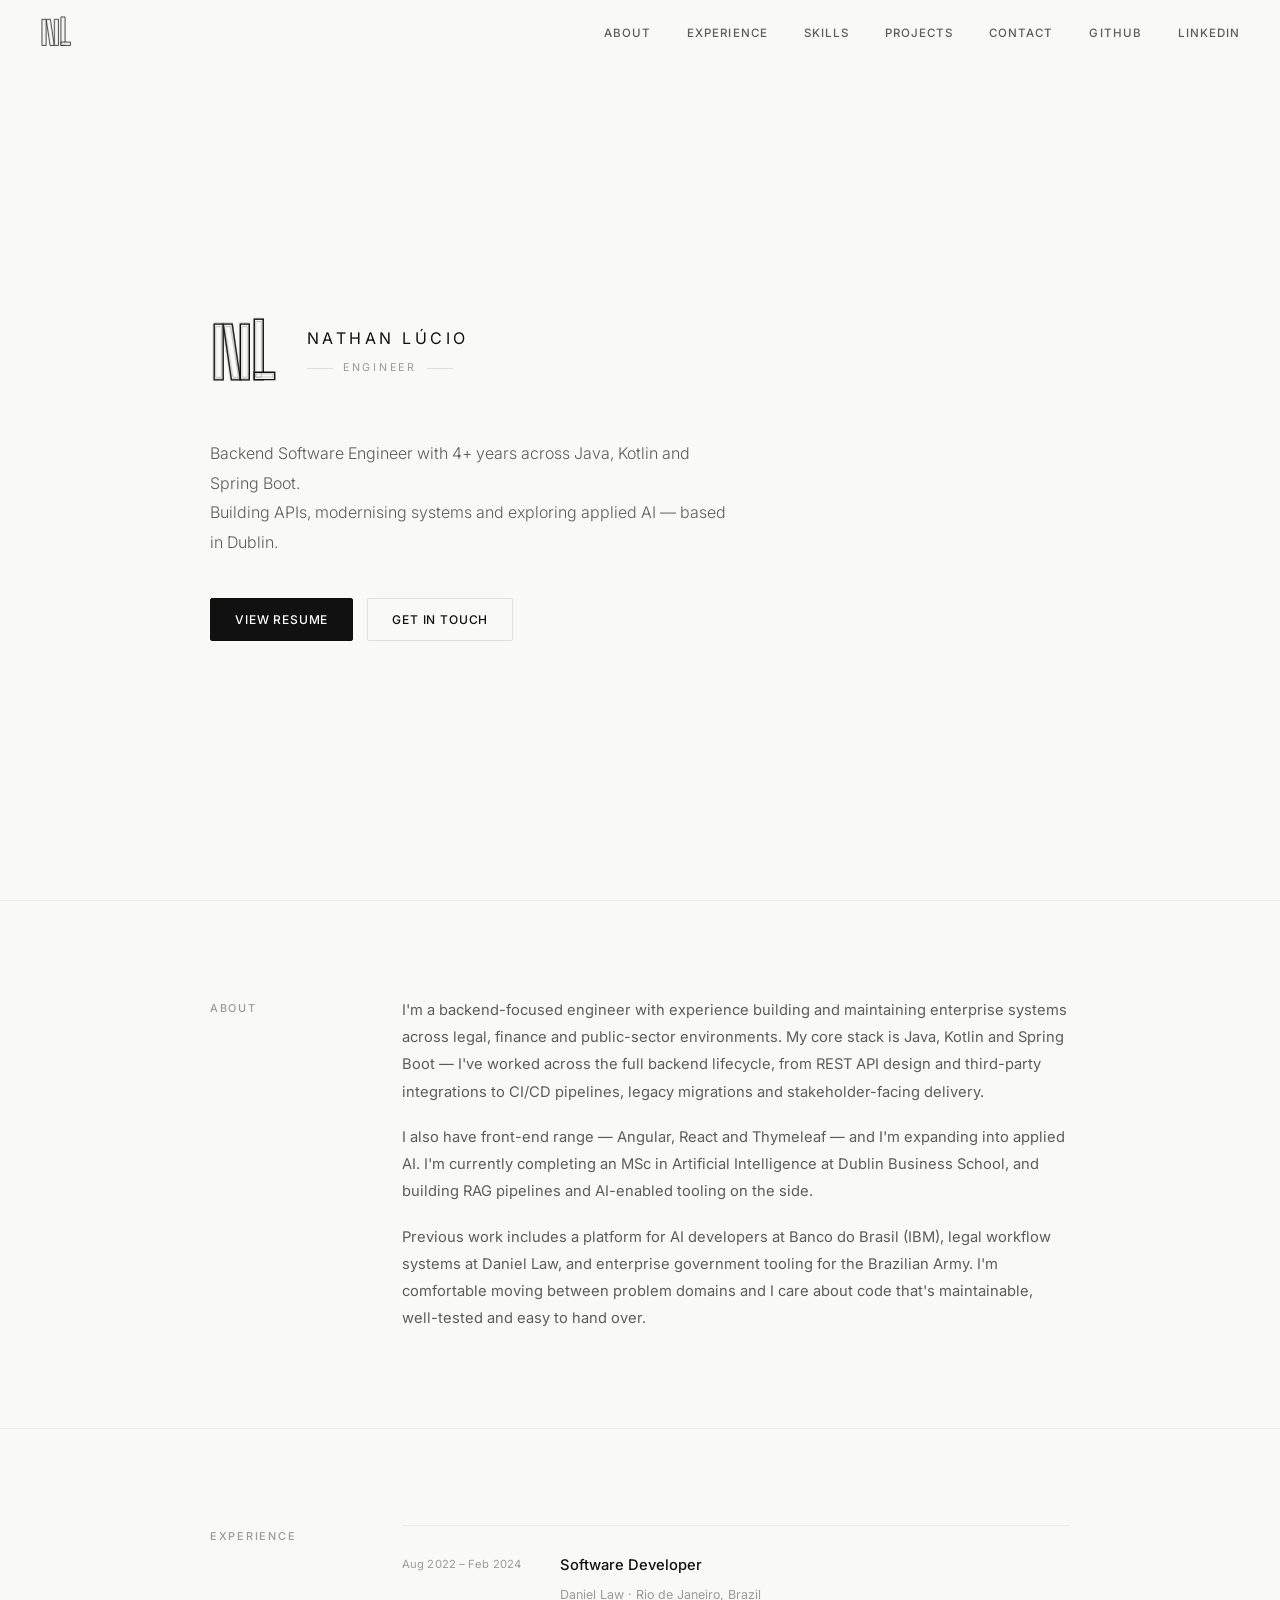
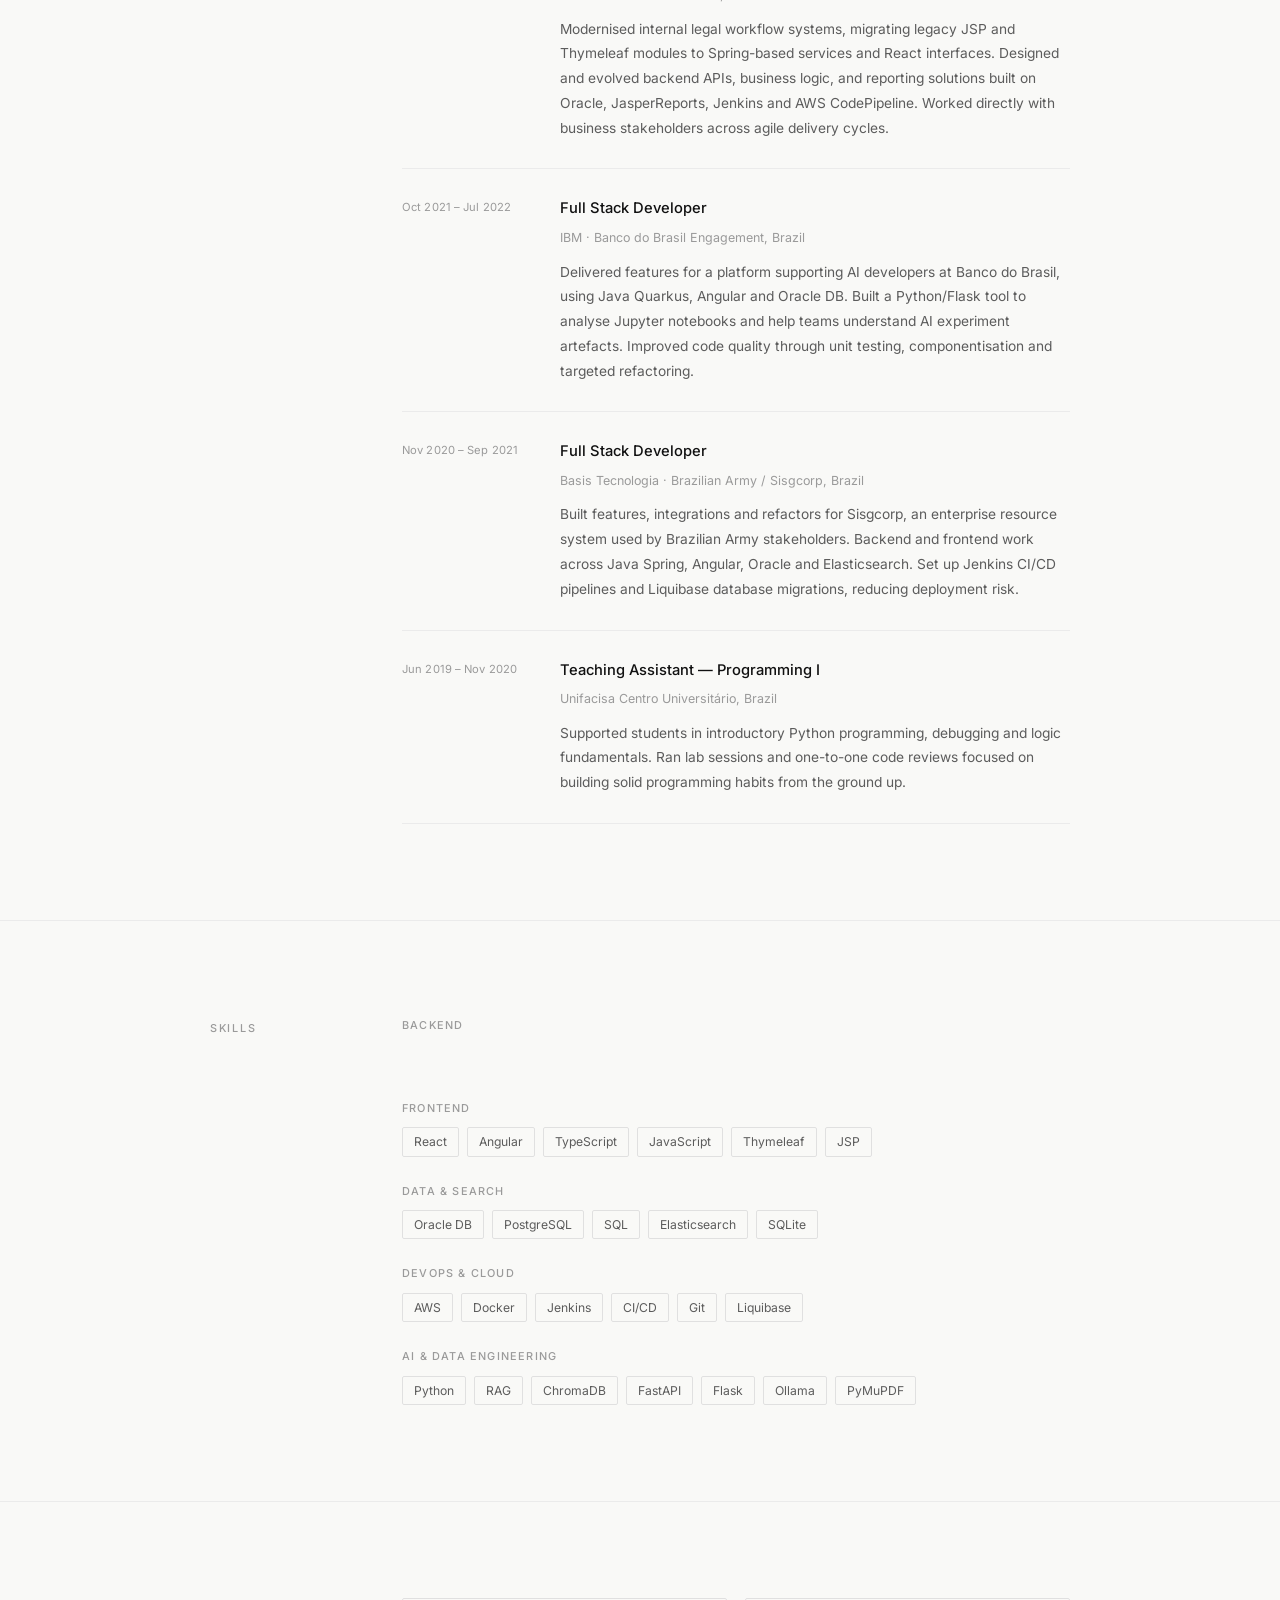
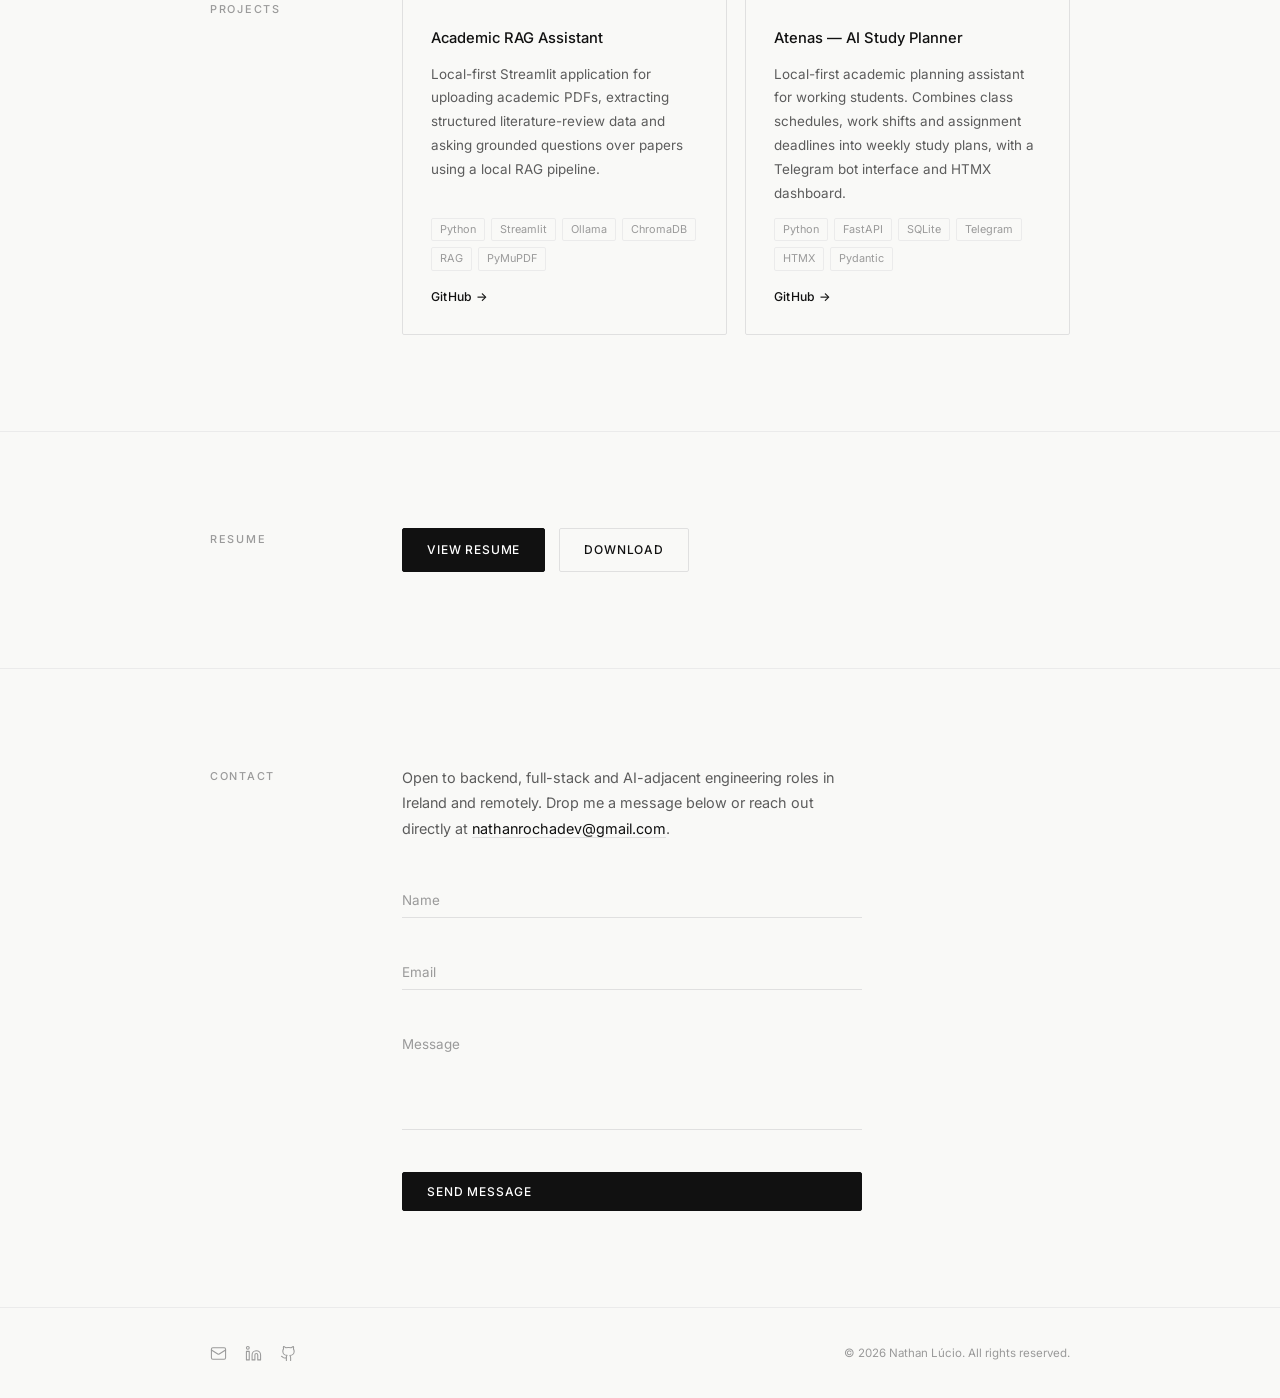
==== commit 94c18b5e: "Redesign portfolio with NL monogram, animations and updated content - Replaces old design (purple/La" ====
--- a/index.html
+++ b/index.html
@@ -1,325 +1,358 @@
 <!DOCTYPE html>
 <html lang="en">
-
 <head>
-  <title>Nathan Lúcio</title>
+  <title>Nathan Lúcio — Backend Engineer</title>
   <meta charset="UTF-8">
   <meta name="viewport" content="width=device-width, initial-scale=1.0">
   <meta http-equiv="X-UA-Compatible" content="ie=edge">
+  <meta name="description" content="Nathan Lúcio — Backend Software Engineer specialising in Java, Kotlin and Spring Boot. Based in Dublin, Ireland.">
+  <link rel="preconnect" href="https://fonts.googleapis.com">
+  <link rel="preconnect" href="https://fonts.gstatic.com" crossorigin>
+  <link href="https://fonts.googleapis.com/css2?family=Inter:wght@300;400;500&display=swap" rel="stylesheet">
   <link rel="stylesheet" href="https://unpkg.com/aos@next/dist/aos.css" />
-  <link rel="stylesheet" type="text/css" href="style.css">
-  <link href="https://fonts.googleapis.com/css?family=Lato:400,700&display=swap" rel="stylesheet">
+  <link rel="stylesheet" href="style.css">
+  <link rel="icon" type="image/svg+xml" href="/favicon.svg">
+  <link rel="icon" type="image/png" sizes="32x32" href="/favicon-32x32.png">
+  <link rel="icon" type="image/png" sizes="16x16" href="/favicon-16x16.png">
   <link rel="apple-touch-icon" sizes="180x180" href="/apple-touch-icon.png">
   <link rel="icon" href="/favicon.ico" type="image/x-icon">
-  <link rel="icon" type="image/png" sizes="32x32" href="/favicon-32x32.png">
-  <link rel="icon" type="image/png" sizes="16x16" href="/favicon-16x16.png">
   <link rel="manifest" href="/site.webmanifest">
 </head>
-
 <body>
+
+  <!-- NAV -->
   <nav>
-
-    <a href="#top" id="logo">
-      N
+    <a href="#top" id="logo" aria-label="Nathan Lúcio — home">
+      <!-- NL mark: N (bars + diagonal), L (vertical + horizontal base) -->
+      <svg viewBox="0 0 84 88" fill="none" xmlns="http://www.w3.org/2000/svg" aria-hidden="true">
+        <!-- N: left bar -->
+        <path d="M5,11 L16,11 L16,79 L5,79 Z"   fill="var(--bg)" stroke="currentColor" stroke-width="1.8" stroke-linejoin="miter"/>
+        <!-- N: diagonal (\) from top-right of left bar to bottom-left of right bar -->
+        <path d="M16,11 L27,11 L37,79 L26,79 Z"  fill="var(--bg)" stroke="currentColor" stroke-width="1.8" stroke-linejoin="miter"/>
+        <!-- N: right bar -->
+        <path d="M37,11 L48,11 L48,79 L37,79 Z"  fill="var(--bg)" stroke="currentColor" stroke-width="1.8" stroke-linejoin="miter"/>
+        <!-- N: inner echo lines -->
+        <path d="M7,14 L14,14 L14,76 L7,76 Z"    fill="none" stroke="currentColor" stroke-width="0.8" opacity="0.35"/>
+        <path d="M18,14 L25,14 L35,76 L28,76 Z"  fill="none" stroke="currentColor" stroke-width="0.8" opacity="0.35"/>
+        <path d="M39,14 L46,14 L46,76 L39,76 Z"  fill="none" stroke="currentColor" stroke-width="0.8" opacity="0.35"/>
+        <!-- L: vertical bar (4px taller than N) -->
+        <path d="M54,5 L65,5 L65,79 L54,79 Z"    fill="var(--bg)" stroke="currentColor" stroke-width="1.8" stroke-linejoin="miter"/>
+        <!-- L: horizontal base -->
+        <path d="M54,70 L79,70 L79,79 L54,79 Z"  fill="var(--bg)" stroke="currentColor" stroke-width="1.8" stroke-linejoin="miter"/>
+        <!-- L: inner echo lines -->
+        <path d="M56,8 L63,8 L63,76 L56,76 Z"    fill="none" stroke="currentColor" stroke-width="0.8" opacity="0.35"/>
+        <path d="M56,72 L77,72 L77,76 L56,76 Z"  fill="none" stroke="currentColor" stroke-width="0.8" opacity="0.35"/>
+      </svg>
     </a>
 
     <ul class="nav-links">
-      <li><a href="#aboutMe" id="linkAboutMe">About</a></li>
-      <li><a href="#resume" id="linkResume">Resume</a></li>
-      <li><a href="#contact" id="linkContact">Contact</a></li>
-      <li><a href="https://github.com/nathanlcr" id="linkGithub" target="_blank">Github</a></li>
-      <li><a href="https://www.linkedin.com/in/nathan-rocha-446b5b185/" id="linkLinkedIn" target="_blank">LinkedIn</a></li>
+      <li><a href="#about">About</a></li>
+      <li><a href="#experience">Experience</a></li>
+      <li><a href="#skills">Skills</a></li>
+      <li><a href="#projects">Projects</a></li>
+      <li><a href="#contact">Contact</a></li>
+      <li><a href="https://github.com/nathanlcr" target="_blank" rel="noopener">GitHub</a></li>
+      <li><a href="https://www.linkedin.com/in/nathanlcr" target="_blank" rel="noopener">LinkedIn</a></li>
     </ul>
-    <div class="burger">
+
+    <div class="burger" aria-label="Toggle navigation" role="button" tabindex="0">
       <div class="line1"></div>
       <div class="line2"></div>
       <div class="line3"></div>
     </div>
   </nav>
-  <div id="top">
-    <div id="nameDiv">
-      <h2 id="helloh2" data-aos-anchor="#top" data-aos-anchor-placment="top-center" data-aos-delay="150"
-        data-aos="fade-up">Hello! My name is </h2>
-      <h1 id="nameh1" data-aos-anchor="#top" data-aos-anchor-placment="top-center" data-aos-delay="300"
-        data-aos="fade-up">
-        Nathan Lúcio.</h1>
-      <h2 id="seh2" data-aos-anchor="#top" data-aos-anchor-placment="top-center" data-aos-delay="450"
-        data-aos="fade-up">
-        I'm a fullstack software engineer.</h2>
-    </div>
-  </div>
-
-  <div class="informations">
-    <div class="informationsTitle" data-aos="fade-up" id="aboutMe">
-      <h1>About Me</h1>
-    </div>
-
-    <div class="informationsMain">
-      <p data-aos="fade-up" id="pIntro">
-        Hello! I'm Nathan Lúcio, a passionate Fullstack Developer with extensive experience in building robust web applications. With a Bachelor's degree in Information Systems and over 4 years of professional experience, I thrive in crafting efficient and scalable solutions.
+
+  <!-- HERO -->
+  <section id="top">
+    <div id="hero-content">
+
+      <div id="hero-logo">
+        <svg id="hero-svg" viewBox="0 0 84 88" fill="none" xmlns="http://www.w3.org/2000/svg" aria-hidden="true">
+          <!-- N: left bar -->
+          <path class="nl-draw" pathLength="1" d="M5,11 L16,11 L16,79 L5,79 Z"
+            fill="var(--bg)" stroke="currentColor" stroke-width="1.8" stroke-linejoin="miter"/>
+          <!-- N: diagonal -->
+          <path class="nl-draw" pathLength="1" d="M16,11 L27,11 L37,79 L26,79 Z"
+            fill="var(--bg)" stroke="currentColor" stroke-width="1.8" stroke-linejoin="miter"
+            style="animation-delay:.14s"/>
+          <!-- N: right bar -->
+          <path class="nl-draw" pathLength="1" d="M37,11 L48,11 L48,79 L37,79 Z"
+            fill="var(--bg)" stroke="currentColor" stroke-width="1.8" stroke-linejoin="miter"
+            style="animation-delay:.28s"/>
+          <!-- N: inner echoes -->
+          <path class="nl-echo" d="M7,14 L14,14 L14,76 L7,76 Z"   fill="none" stroke="currentColor" stroke-width="0.8" opacity="0.35"/>
+          <path class="nl-echo" d="M18,14 L25,14 L35,76 L28,76 Z" fill="none" stroke="currentColor" stroke-width="0.8" opacity="0.35"/>
+          <path class="nl-echo" d="M39,14 L46,14 L46,76 L39,76 Z" fill="none" stroke="currentColor" stroke-width="0.8" opacity="0.35"/>
+          <!-- L: vertical bar -->
+          <path class="nl-draw" pathLength="1" d="M54,5 L65,5 L65,79 L54,79 Z"
+            fill="var(--bg)" stroke="currentColor" stroke-width="1.8" stroke-linejoin="miter"
+            style="animation-delay:.42s"/>
+          <!-- L: horizontal base -->
+          <path class="nl-draw" pathLength="1" d="M54,70 L79,70 L79,79 L54,79 Z"
+            fill="var(--bg)" stroke="currentColor" stroke-width="1.8" stroke-linejoin="miter"
+            style="animation-delay:.56s"/>
+          <!-- L: inner echoes -->
+          <path class="nl-echo" d="M56,8 L63,8 L63,76 L56,76 Z"   fill="none" stroke="currentColor" stroke-width="0.8" opacity="0.35"/>
+          <path class="nl-echo" d="M56,72 L77,72 L77,76 L56,76 Z" fill="none" stroke="currentColor" stroke-width="0.8" opacity="0.35"/>
+        </svg>
+
+        <div class="hero-wordmark">
+          <span class="hero-name">NATHAN LÚCIO</span>
+          <span class="hero-role">
+            <span class="hr-line"></span>
+            <span id="scramble-target">ENGINEER</span>
+            <span class="hr-line"></span>
+          </span>
+        </div>
+      </div>
+
+      <p id="hero-tagline">
+        Backend Software Engineer with 4+ years across Java, Kotlin and Spring Boot.<br>
+        Building APIs, modernising systems and exploring applied AI — based in Dublin.
       </p>
-    </div>
-  </div>
-
-  <div class="informations">
-    <div class="informationsTitle" data-aos="fade-up">
-      <h1>Technical Expertise</h1>
-    </div>
-
-    <div class="informationsMain">
-      <p data-aos="fade-up">
-        Java Spring: Over 4 years of hands-on experience developing backend services and RESTful APIs. <br/>
-        Kotlin Spring: Proficient in building modern, concise applications using Kotlin with Spring Boot for over 2 years. <br>
-        Angular: Extensive knowledge of Angular for frontend development, honed over 2 years. <br>
-        React: Experience in developing dynamic and responsive user interfaces with React for over a year. <br>
-        Thymeleaf and JSP: Skilled in server-side templating technologies, including Thymeleaf and JSP, for over 2 years. <br>
-      </p>
-    </div>
-  </div>
-
-  <div class="informations">
-    <div class="informationsTitle" data-aos="fade-up">
-      <h1>Professional Background</h1>
-    </div>
-
-    <div class="informationsMain">
-      <p data-aos="fade-up">
-        My journey includes contributing to critical projects with prestigious organizations such as the Brazilian Army and Banco do Brasil, the largest bank in Brazil. This experience has equipped me with the ability to deliver high-quality software solutions that meet stringent requirements and security standards.
-      </p>
-    </div>
-  </div>
-
-  <div class="informations">
-    <div class="informationsTitle" data-aos="fade-up">
-      <h1>Language Skills</h1>
-    </div>
-
-    <div class="informationsMain">
-      <p data-aos="fade-up">
-        I am fluent in Portuguese and proficient in English, enabling me to collaborate effectively with diverse teams and stakeholders worldwide.
-      </p>
-    </div>
-  </div>
-
-  <div class="informations">
-    <div class="informationsTitle" data-aos="fade-up">
-      <h1>Why Work With Me?</h1>
-    </div>
-
-    <div class="informationsMain">
-      <p data-aos="fade-up">
-        I am committed to staying updated with the latest technologies and best practices in software development. My goal is to leverage my skills and experience to deliver exceptional results and exceed expectations.
-      </p>
-    </div>
-  </div>
-
-  <div id="skillsDiv">
-    <div id="techTitle" data-aos="fade-up">
-      <h3>Technologies I've Worked With</h3>
-    </div>
-    <div id="skillsMain">
-      <div class="techDiv" id="frontend" data-aos="fade-up">
-        <div class="techDivTitle">
-          Frontend
-        </div>
-        <div class="tech tooltip">
-          <img src="/assets/tech/reactlogo2.png" alt="React" />
-          <span class="tooltiptext">React</span>
-        </div>
-        <div class="tech tooltip">
-          <img src="/assets/tech/angularlogo.png" alt="React" />
-          <span class="tooltiptext">Angular</span>
-        </div>
-        <div class="tech tooltip">
-          <img src="/assets/tech/htmllogo.png" alt="HTML" />
-          <span class="tooltiptext">HTML</span>
-        </div>
-        <div class="tech tooltip">
-          <img src="/assets/tech/csslogo.png" alt="CSS" />
-          <span class="tooltiptext">CSS</span>
-        </div>
-        <div class="tech tooltip">
-          <img src="/assets/tech/jquery.png" alt="jQuery" />
-          <span class="tooltiptext">jQuery</span>
-        </div>
-        <div class="tech tooltip">
-          <img src="/assets/tech/bootstraplogo.png" alt="Bootstrap" />
-          <span class="tooltiptext">Bootstrap</span>
-        </div>
-        <div class="tech tooltip">
-          <img src="/assets/tech/expo.png" alt="Expo">
-          <span class="tooltiptext">Expo</span>
-        </div>
-      </div>
-
-      <div class="techDiv" id="backend" data-aos="fade-up">
-        <div class="techDivTitle">
-          Backend
-        </div>
-        <div class="tech tooltip">
-          <img src="/assets/tech/springlogo.png" alt="Node.js" />
-          <span class="tooltiptext">Spring</span>
-        </div>
-        <div class="tech tooltip">
-          <img src="/assets/tech/nodelogo.png" alt="Node.js" />
-          <span class="tooltiptext">Node.js</span>
-        </div>
-        <div class="tech tooltip">
-          <img src="/assets/tech/expresslogo2.png" alt="Express" />
-          <span class="tooltiptext">Express</span>
-        </div>
-        <div class="tech tooltip">
-          <img src="/assets/tech/sequelize.png" alt="Sequelize" />
-          <span class="tooltiptext">Sequelize</span>
-        </div>
-        <div class="tech tooltip">
-          <img src="/assets/tech/oraclelogo.png" alt="PostgreSQL" />
-          <span class="tooltiptext">Oracle SQL</span>
-        </div>
-        <div class="tech tooltip">
-          <img src="/assets/tech/postgreslogo.png" alt="PostgreSQL" />
-          <span class="tooltiptext">PostgreSQL</span>
-        </div>
-        <div class="tech tooltip">
-          <img src="/assets/tech/oauth.png" alt="OAuth" />
-          <span class="tooltiptext">OAuth</span>
-        </div>
-      </div>
-
-      <div class="techDiv" id="devops" data-aos="fade-up">
-        <div class="techDivTitle">
-          DevOps
-        </div>
-        <div class="tech tooltip">
-          <img src="/assets/tech/gitlogo.png" alt="Git" />
-          <span class="tooltiptext">Git</span>
-        </div>
-        <div class="tech tooltip">
-          <img src="/assets/tech/githublogo.png" alt="Github" />
-          <span class="tooltiptext">Github</span>
-        </div>
-        <div class="tech tooltip">
-          <img src="/assets/tech/dockerlogo.png" alt="Git" />
-          <span class="tooltiptext">Docker</span>
-        </div>
-        <div class="tech tooltip">
-          <img src="/assets/tech/npm.png" alt="npm" />
-          <span class="tooltiptext">npm</span>
-        </div>
-        <div class="tech tooltip">
-          <img src="/assets/tech/jenkinslogo.png" alt="Webpack" />
-          <span class="tooltiptext">Jenkins</span>
-        </div>
-      </div>
-
-      <div class="techDiv" id="languages" data-aos="fade-up">
-        <div class="techDivTitle">
-          Languages
-        </div>
-        <div class="tech tooltip">
-          <img src="/assets/tech/jslogo.png" alt="JavaScript" />
-          <span class="tooltiptext">JavaScript</span>
-        </div>
-        <div class="tech tooltip">
-          <img src="/assets/tech/java.png" alt="Java" />
-          <span class="tooltiptext">Java</span>
-        </div>
-        <div class="tech tooltip">
-          <img src="/assets/tech/kotlinlogo.png" alt="JavaScript" />
-          <span class="tooltiptext">Kotlin</span>
-        </div>
-      </div>
-
-      <div class="techDiv" id="tools" data-aos="fade-up">
-        <div class="techDivTitle">
-          Tools
-        </div>
-        <div class="tech tooltip">
-          <img src="/assets/tech/intellijlogo.png" alt="intellig" />
-          <span class="tooltiptext">IntelliJ</span>
-        </div>
-        <div class="tech tooltip">
-          <img src="/assets/tech/vscode.png" alt="VS Code" />
-          <span class="tooltiptext">VS Code</span>
-        </div>
-        <div class="tech tooltip">
-          <img src="/assets/tech/postman.png" alt="Postman" />
-          <span class="tooltiptext">Postman</span>
-        </div>
-      </div>
-
-      <div class="techDiv" id="testing" data-aos="fade-up">
-        <div class="techDivTitle">
-          Testing
-        </div>
-        <div class="tech tooltip">
-          <img src="/assets/tech/junitlogo.png" alt="JUnit" />
-          <span class="tooltiptext">JUnit</span>
-        </div>
-      </div>
-    </div>
-  </div>
-
-  <div id="resume">
-    <div id="resumeTitle" data-aos="fade-up">
-      <h1>Resume</h1>
-    </div>
-    <div id="resumeMain" data-aos="fade-up">
-      <a id="resumeView" href="/assets/nathanrocharesumee.pdf" target="_blank">View Resume
-        <img src="/assets/viewfile.png" />
-      </a>
-      <a id="resumeDownload" href="/assets/nathanrocharesumee.pdf" download>Download Resume
-        <img src="/assets/download.png" />
-      </a>
-    </div>
-
-  </div>
-  <div id="contact">
-    <div id="contactTitle" data-aos="fade-up">
-      <h1>Contact</h1>
-      <form name="contact" method="POST" netlify-honeypot="bot-field" data-netlify="true" data-aos="fade-up">
-        <div class="hidden">
-          <label>Fill this if you are not human: <input name="bot-field" /></label>
-        </div>
-        <div class="group">
-          <input type="text" name="name" required="required" /><span class="highlight"></span><span class="bar"></span>
-          <label>Name</label>
-        </div>
-        <div class="group">
-          <input type="text" name="email" required="required" /><span class="highlight"></span><span class="bar"></span>
-          <label>Email</label>
-        </div>
-        <div class="group">
-          <textarea type="textarea" name="message" rows="5" required="required"></textarea><span
-            class="highlight"></span><span class="bar"></span>
-          <label>Message</label>
-        </div>
-        <div class="btn-box">
-          <button class="btn btn-submit" type="submit">Send Message<img src="assets/paper-plane.png"></button>
-        </div>
-      </form>
-    </div>
-  </div>
-
+
+      <div id="hero-cta">
+        <a href="/assets/nathanrocharesumee.pdf" target="_blank" class="btn-primary">View Resume</a>
+        <a href="#contact" class="btn-ghost">Get in touch</a>
+      </div>
+
+    </div>
+  </section>
+
+  <!-- ABOUT -->
+  <section class="section" id="about">
+    <div class="section-inner">
+      <h2 class="section-label" data-aos="fade-up">About</h2>
+      <div class="section-body" data-aos="fade-up" data-aos-delay="80">
+        <p>
+          I'm a backend-focused engineer with experience building and maintaining enterprise systems across legal, finance and public-sector environments. My core stack is Java, Kotlin and Spring Boot — I've worked across the full backend lifecycle, from REST API design and third-party integrations to CI/CD pipelines, legacy migrations and stakeholder-facing delivery.
+        </p>
+        <p>
+          I also have front-end range — Angular, React and Thymeleaf — and I'm expanding into applied AI. I'm currently completing an MSc in Artificial Intelligence at Dublin Business School, and building RAG pipelines and AI-enabled tooling on the side.
+        </p>
+        <p>
+          Previous work includes a platform for AI developers at Banco do Brasil (IBM), legal workflow systems at Daniel Law, and enterprise government tooling for the Brazilian Army. I'm comfortable moving between problem domains and I care about code that's maintainable, well-tested and easy to hand over.
+        </p>
+      </div>
+    </div>
+  </section>
+
+  <!-- EXPERIENCE -->
+  <section class="section" id="experience">
+    <div class="section-inner">
+      <h2 class="section-label" data-aos="fade-up">Experience</h2>
+      <div class="timeline" data-aos="fade-up" data-aos-delay="80">
+
+        <div class="timeline-item">
+          <div class="timeline-meta">
+            <span class="timeline-period">Aug 2022 – Feb 2024</span>
+          </div>
+          <div class="timeline-content">
+            <div class="timeline-header">
+              <h3>Software Developer</h3>
+              <span class="timeline-company">Daniel Law &middot; Rio de Janeiro, Brazil</span>
+            </div>
+            <p>Modernised internal legal workflow systems, migrating legacy JSP and Thymeleaf modules to Spring-based services and React interfaces. Designed and evolved backend APIs, business logic, and reporting solutions built on Oracle, JasperReports, Jenkins and AWS CodePipeline. Worked directly with business stakeholders across agile delivery cycles.</p>
+          </div>
+        </div>
+
+        <div class="timeline-item">
+          <div class="timeline-meta">
+            <span class="timeline-period">Oct 2021 – Jul 2022</span>
+          </div>
+          <div class="timeline-content">
+            <div class="timeline-header">
+              <h3>Full Stack Developer</h3>
+              <span class="timeline-company">IBM &middot; Banco do Brasil Engagement, Brazil</span>
+            </div>
+            <p>Delivered features for a platform supporting AI developers at Banco do Brasil, using Java Quarkus, Angular and Oracle DB. Built a Python/Flask tool to analyse Jupyter notebooks and help teams understand AI experiment artefacts. Improved code quality through unit testing, componentisation and targeted refactoring.</p>
+          </div>
+        </div>
+
+        <div class="timeline-item">
+          <div class="timeline-meta">
+            <span class="timeline-period">Nov 2020 – Sep 2021</span>
+          </div>
+          <div class="timeline-content">
+            <div class="timeline-header">
+              <h3>Full Stack Developer</h3>
+              <span class="timeline-company">Basis Tecnologia &middot; Brazilian Army / Sisgcorp, Brazil</span>
+            </div>
+            <p>Built features, integrations and refactors for Sisgcorp, an enterprise resource system used by Brazilian Army stakeholders. Backend and frontend work across Java Spring, Angular, Oracle and Elasticsearch. Set up Jenkins CI/CD pipelines and Liquibase database migrations, reducing deployment risk.</p>
+          </div>
+        </div>
+
+        <div class="timeline-item">
+          <div class="timeline-meta">
+            <span class="timeline-period">Jun 2019 – Nov 2020</span>
+          </div>
+          <div class="timeline-content">
+            <div class="timeline-header">
+              <h3>Teaching Assistant — Programming I</h3>
+              <span class="timeline-company">Unifacisa Centro Universitário, Brazil</span>
+            </div>
+            <p>Supported students in introductory Python programming, debugging and logic fundamentals. Ran lab sessions and one-to-one code reviews focused on building solid programming habits from the ground up.</p>
+          </div>
+        </div>
+
+      </div>
+    </div>
+  </section>
+
+  <!-- SKILLS -->
+  <section class="section" id="skills">
+    <div class="section-inner">
+      <h2 class="section-label" data-aos="fade-up">Skills</h2>
+      <div class="skills-grid" data-aos="fade-up" data-aos-delay="80">
+
+        <div class="skill-group">
+          <h4>Backend</h4>
+          <div class="skill-tags">
+            <span>Java</span><span>Kotlin</span><span>Spring Boot</span>
+            <span>Spring MVC</span><span>Quarkus</span><span>REST APIs</span><span>Microservices</span>
+          </div>
+        </div>
+
+        <div class="skill-group">
+          <h4>Frontend</h4>
+          <div class="skill-tags">
+            <span>React</span><span>Angular</span><span>TypeScript</span>
+            <span>JavaScript</span><span>Thymeleaf</span><span>JSP</span>
+          </div>
+        </div>
+
+        <div class="skill-group">
+          <h4>Data &amp; Search</h4>
+          <div class="skill-tags">
+            <span>Oracle DB</span><span>PostgreSQL</span><span>SQL</span>
+            <span>Elasticsearch</span><span>SQLite</span>
+          </div>
+        </div>
+
+        <div class="skill-group">
+          <h4>DevOps &amp; Cloud</h4>
+          <div class="skill-tags">
+            <span>AWS</span><span>Docker</span><span>Jenkins</span>
+            <span>CI/CD</span><span>Git</span><span>Liquibase</span>
+          </div>
+        </div>
+
+        <div class="skill-group">
+          <h4>AI &amp; Data Engineering</h4>
+          <div class="skill-tags">
+            <span>Python</span><span>RAG</span><span>ChromaDB</span>
+            <span>FastAPI</span><span>Flask</span><span>Ollama</span><span>PyMuPDF</span>
+          </div>
+        </div>
+
+      </div>
+    </div>
+  </section>
+
+  <!-- PROJECTS -->
+  <section class="section" id="projects">
+    <div class="section-inner">
+      <h2 class="section-label" data-aos="fade-up">Projects</h2>
+      <div class="projects-grid" data-aos="fade-up" data-aos-delay="80">
+
+        <div class="project-card">
+          <h3>Academic RAG Assistant</h3>
+          <p>Local-first Streamlit application for uploading academic PDFs, extracting structured literature-review data and asking grounded questions over papers using a local RAG pipeline.</p>
+          <div class="project-tags">
+            <span>Python</span><span>Streamlit</span><span>Ollama</span>
+            <span>ChromaDB</span><span>RAG</span><span>PyMuPDF</span>
+          </div>
+          <a href="https://github.com/nathanlcr" class="project-link" target="_blank" rel="noopener">GitHub &rarr;</a>
+        </div>
+
+        <div class="project-card">
+          <h3>Atenas — AI Study Planner</h3>
+          <p>Local-first academic planning assistant for working students. Combines class schedules, work shifts and assignment deadlines into weekly study plans, with a Telegram bot interface and HTMX dashboard.</p>
+          <div class="project-tags">
+            <span>Python</span><span>FastAPI</span><span>SQLite</span>
+            <span>Telegram</span><span>HTMX</span><span>Pydantic</span>
+          </div>
+          <a href="https://github.com/nathanlcr" class="project-link" target="_blank" rel="noopener">GitHub &rarr;</a>
+        </div>
+
+      </div>
+    </div>
+  </section>
+
+  <!-- RESUME -->
+  <section class="section" id="resume">
+    <div class="section-inner">
+      <h2 class="section-label" data-aos="fade-up">Resume</h2>
+      <div class="resume-actions" data-aos="fade-up" data-aos-delay="80">
+        <a href="/assets/nathanrocharesumee.pdf" target="_blank" class="btn-primary">View Resume</a>
+        <a href="/assets/nathanrocharesumee.pdf" download class="btn-ghost">Download</a>
+      </div>
+    </div>
+  </section>
+
+  <!-- CONTACT -->
+  <section class="section" id="contact">
+    <div class="section-inner">
+      <h2 class="section-label" data-aos="fade-up">Contact</h2>
+      <div class="contact-wrapper" data-aos="fade-up" data-aos-delay="80">
+        <p class="contact-intro">
+          Open to backend, full-stack and AI-adjacent engineering roles in Ireland and remotely. Drop me a message below or reach out directly at <a href="mailto:nathanrochadev@gmail.com">nathanrochadev@gmail.com</a>.
+        </p>
+        <form name="contact" method="POST" netlify-honeypot="bot-field" data-netlify="true">
+          <div class="hidden">
+            <label>Skip this: <input name="bot-field" /></label>
+          </div>
+          <div class="form-group">
+            <input type="text" name="name" required placeholder=" " />
+            <label>Name</label>
+            <span class="form-bar"></span>
+          </div>
+          <div class="form-group">
+            <input type="email" name="email" required placeholder=" " />
+            <label>Email</label>
+            <span class="form-bar"></span>
+          </div>
+          <div class="form-group">
+            <textarea name="message" rows="5" required placeholder=" "></textarea>
+            <label>Message</label>
+            <span class="form-bar"></span>
+          </div>
+          <button type="submit" class="btn-primary">Send Message</button>
+        </form>
+      </div>
+    </div>
+  </section>
+
+  <!-- FOOTER -->
   <footer>
-    <div id="footer-links">
-      <a href="mailto:nathanrochadev@gmail.com"
-        onmouseover="this.href=this.href.replace(/[zyx]/g,'');" target="_blank">
-        <img src="assets/email.png">
-      </a>
-      <a href="https://www.linkedin.com/in/nathan-rocha-446b5b185/" target="_blank">
-        <img src="assets/linkedin.png">
-      </a>
-      <a href="https://github.com/nathanlcr" target="_blank">
-        <img src="assets/github3.png">
-      </a>
-    </div>
-    <div id="copyright">&#169; <span id="year"></span> Nathan Lúcio. All rights reserved.</div>
+    <div class="footer-inner">
+      <div class="footer-links">
+        <a href="mailto:nathanrochadev@gmail.com" aria-label="Email">
+          <svg viewBox="0 0 24 24" fill="none" stroke="currentColor" stroke-width="1.5" stroke-linecap="round" stroke-linejoin="round" aria-hidden="true">
+            <rect x="2" y="4" width="20" height="16" rx="2"/>
+            <path d="m22 7-8.97 5.7a1.94 1.94 0 0 1-2.06 0L2 7"/>
+          </svg>
+        </a>
+        <a href="https://www.linkedin.com/in/nathanlcr" target="_blank" rel="noopener" aria-label="LinkedIn">
+          <svg viewBox="0 0 24 24" fill="none" stroke="currentColor" stroke-width="1.5" stroke-linecap="round" stroke-linejoin="round" aria-hidden="true">
+            <path d="M16 8a6 6 0 0 1 6 6v7h-4v-7a2 2 0 0 0-2-2 2 2 0 0 0-2 2v7h-4v-7a6 6 0 0 1 6-6z"/>
+            <rect x="2" y="9" width="4" height="12"/>
+            <circle cx="4" cy="4" r="2"/>
+          </svg>
+        </a>
+        <a href="https://github.com/nathanlcr" target="_blank" rel="noopener" aria-label="GitHub">
+          <svg viewBox="0 0 24 24" fill="none" stroke="currentColor" stroke-width="1.5" stroke-linecap="round" stroke-linejoin="round" aria-hidden="true">
+            <path d="M15 22v-4a4.8 4.8 0 0 0-1-3.2c3 0 6-2 6-5.5.08-1.25-.27-2.48-1-3.5.28-1.15.28-2.35 0-3.5 0 0-1 0-3 1.5-2.64-.5-5.36-.5-8 0C6 2 5 2 5 2c-.3 1.15-.3 2.35 0 3.5A5.4 5.4 0 0 0 4 9c0 3.5 3 5.5 6 5.5-.39.49-.68 1.05-.85 1.65-.17.6-.22 1.23-.15 1.85v4"/>
+            <path d="M9 18c-4.51 2-5-2-7-2"/>
+          </svg>
+        </a>
+      </div>
+      <p class="footer-copy">&copy; <span id="year"></span> Nathan Lúcio. All rights reserved.</p>
+    </div>
   </footer>
 
   <script src="https://unpkg.com/aos@next/dist/aos.js"></script>
-  <script type="text/javascript" src="/main.js"></script>
-
+  <script src="/textscramble.js"></script>
+  <script src="/main.js"></script>
 </body>
-
 </html>
--- a/style.css
+++ b/style.css
@@ -1,1021 +1,632 @@
-html {
-  scroll-behavior: smooth;
-}
-* {
-  padding: 0;
-  margin: 0;
-  box-sizing: border-box;
-}
+/* ── Tokens ───────────────────────────────────────────── */
+:root {
+  --bg:       #F9F9F7;
+  --white:    #FFFFFF;
+  --text:     #111111;
+  --sub:      #5C5C5C;
+  --muted:    #9A9A9A;
+  --border:   #E0E0E0;
+  --border-l: #EBEBEB;
+  --font:     'Inter', system-ui, -apple-system, sans-serif;
+  --nav-h:    64px;
+  --max-w:    860px;
+}
+
+/* ── Reset ────────────────────────────────────────────── */
+html { scroll-behavior: smooth; }
+*, *::before, *::after { margin: 0; padding: 0; box-sizing: border-box; }
 
 body {
-  padding: 0;
-  margin: 0;
-  width: 100%;
-  height: 100vh;
-  font-family: "Lato", sans-serif;
-}
-
+  font-family: var(--font);
+  background: var(--bg);
+  color: var(--text);
+  line-height: 1.6;
+  -webkit-font-smoothing: antialiased;
+  overflow-x: hidden;
+}
+
+a             { color: inherit; text-decoration: none; }
+a:visited     { color: inherit; }
+a:hover       { text-decoration: none; }
+ul            { list-style: none; }
+
+/* ── Animations ───────────────────────────────────────── */
+@keyframes nl-draw {
+  from { stroke-dashoffset: 1; opacity: 0; }
+  to   { stroke-dashoffset: 0; opacity: 1; }
+}
+
+@keyframes nl-echo-in {
+  from { opacity: 0; }
+  to   { opacity: 0.35; }
+}
+
+@keyframes fade-up {
+  from { opacity: 0; transform: translateY(18px); }
+  to   { opacity: 1; transform: translateY(0); }
+}
+
+@keyframes fade-in {
+  from { opacity: 0; }
+  to   { opacity: 1; }
+}
+
+@keyframes slide-right {
+  from { width: 0; }
+  to   { width: 100%; }
+}
+
+/* Logo draw paths */
+.nl-draw {
+  stroke-dasharray: 1;
+  stroke-dashoffset: 1;
+  opacity: 0;
+  animation: nl-draw 0.55s cubic-bezier(0.4, 0, 0.2, 1) forwards;
+}
+
+/* Echo lines fade in after outer paths are done */
+.nl-echo {
+  opacity: 0;
+  animation: nl-echo-in 0.3s ease forwards 0.75s;
+}
+
+/* Hero sequence */
+#hero-logo {
+  animation: fade-up 0.7s ease 0.1s both;
+}
+#hero-tagline {
+  animation: fade-up 0.7s ease 0.55s both;
+}
+#hero-cta {
+  animation: fade-up 0.7s ease 0.85s both;
+}
+
+/* Scramble dud characters */
+.dud {
+  color: var(--muted);
+  font-size: 0.65rem;
+  letter-spacing: 0.1em;
+}
+
+/* ── Nav ──────────────────────────────────────────────── */
 nav {
-  display: flex;
+  position: fixed;
+  inset: 0 0 auto 0;
+  height: var(--nav-h);
+  display: flex;
+  align-items: center;
   justify-content: space-between;
-  align-items: center;
-  height: 70px;
-  background: white;
-  position: fixed;
-  width: 100%;
-  max-width: 100vw;
-  z-index: 10000;
-}
+  padding: 0 40px;
+  background: rgba(249, 249, 247, 0.88);
+  backdrop-filter: blur(16px);
+  -webkit-backdrop-filter: blur(16px);
+  border-bottom: 1px solid transparent;
+  transition: border-color 0.3s ease, box-shadow 0.3s ease;
+  z-index: 9999;
+  animation: fade-in 0.4s ease both;
+}
+
+nav.scrolled {
+  border-bottom-color: var(--border-l);
+  box-shadow: 0 1px 24px rgba(0,0,0,0.04);
+}
+
+#logo {
+  display: flex;
+  align-items: center;
+  color: var(--text);
+  transition: opacity 0.2s;
+}
+#logo:hover { opacity: 0.55; }
+#logo svg   { height: 34px; width: auto; }
 
 .nav-links {
   display: flex;
-  justify-content: space-around;
-  width: 600px;
+  align-items: center;
+  gap: 36px;
 }
 
 .nav-links a {
-  text-decoration: none;
-  letter-spacing: 2px;
+  font-size: 0.72rem;
+  font-weight: 500;
+  letter-spacing: 0.09em;
   text-transform: uppercase;
-  font-weight: bold;
-  font-size: 14px;
-  cursor: pointer;
+  color: var(--sub);
   position: relative;
-  padding-bottom: 8px;
-  padding-top: 8px;
-}
-
-nav ul li {
-  list-style-type: none;
-}
-
-.nav-links a:after {
-  bottom: 0;
-  content: "";
-  height: 3px;
-  left: 50%;
+  padding-bottom: 3px;
+  transition: color 0.2s;
+}
+.nav-links a::after {
+  content: '';
   position: absolute;
-  background: #6d5d8e;
-  transition: width 0.3s ease 0s, left 0.3s ease 0s;
-  width: 0;
-}
-
-.nav-links a:hover:after {
-  width: 100%;
-  left: 0;
-}
+  bottom: 0; left: 0;
+  width: 0; height: 1px;
+  background: var(--text);
+  transition: width 0.22s ease;
+}
+.nav-links a:hover            { color: var(--text); }
+.nav-links a:hover::after     { width: 100%; }
 
 .burger {
   display: none;
+  flex-direction: column;
+  gap: 5px;
   cursor: pointer;
-  margin: 20px;
-}
-
+  padding: 6px;
+}
 .burger div {
-  width: 25px;
-  height: 3px;
-  margin: 5px;
-  background-color: #333333;
-  transition: all 0.3s ease;
-}
-
-h1 {
-  color: #333333;
-  font-size: 4rem;
-  text-align: center;
-}
-
-#nameh1 {
-  font-size: 7rem;
-  color: #6d5d8e;
-  text-align: left;
-  padding-left: 20px;
-  padding-right: 20px;
-}
-
-h2 {
-  font-size: 4rem;
-  font-weight: 700;
-  color: #333333;
-  padding-left: 20px;
-  padding-right: 20px;
-}
-
-h3 {
-  font-size: 1.5rem;
-  font-weight: bold;
-  color: #333333;
-  padding-left: 20px;
-  padding-right: 20px;
-}
-
-#projectButton {
-  margin-top: 50px;
-}
-
-.projectLinks,
-#resumeMain {
-  width: 800px;
-  display: flex;
-  flex-direction: row;
-}
-
-#projectButton a,
-.projectLinks a,
-#resumeMain a,
-.btn-box button {
-  color: #333333;
-  padding: 15px;
-  font-size: 1.3rem;
-  font-weight: bold;
-  border: 4px solid #333333;
-  border-radius: 50px;
-  background-color: white;
-  transition: background-color 0.3s ease 0s;
-}
-
-.projectLinks a,
-#resumeMain a,
-.btn-box button {
-  font-size: 0.8rem;
-  border: 2px solid #333333;
-  border-radius: 50px;
-  margin-left: 20px;
-  margin-right: 0px;
+  width: 22px;
+  height: 1.5px;
+  background: var(--text);
+  transition: all 0.28s ease;
+}
+
+/* ── Hero ─────────────────────────────────────────────── */
+#top {
+  min-height: 100vh;
+  display: flex;
+  align-items: center;
+  justify-content: center;
+  padding: calc(var(--nav-h) + 72px) 40px 80px;
+}
+
+#hero-content {
+  max-width: var(--max-w);
+  width: 100%;
+}
+
+#hero-logo {
+  display: flex;
+  align-items: center;
+  gap: 28px;
+  margin-bottom: 52px;
+}
+#hero-logo svg { height: 72px; width: auto; flex-shrink: 0; }
+
+.hero-wordmark {
+  display: flex;
+  flex-direction: column;
+  gap: 8px;
+}
+
+.hero-name {
+  font-size: 1rem;
+  font-weight: 400;
+  letter-spacing: 0.22em;
+  color: var(--text);
+}
+
+.hero-role {
+  display: flex;
+  align-items: center;
+  gap: 10px;
+  font-size: 0.67rem;
+  font-weight: 400;
+  letter-spacing: 0.26em;
+  color: var(--muted);
+  min-width: 180px;
+}
+.hr-line {
+  display: block;
+  width: 26px;
+  height: 1px;
+  background: var(--border);
+  flex-shrink: 0;
+}
+
+#hero-tagline {
+  font-size: 1rem;
+  font-weight: 300;
+  color: var(--sub);
+  line-height: 1.85;
+  max-width: 520px;
+  margin-bottom: 40px;
+}
+
+#hero-cta {
+  display: flex;
+  gap: 14px;
+  flex-wrap: wrap;
+}
+
+/* ── Buttons ──────────────────────────────────────────── */
+.btn-primary,
+.btn-ghost {
+  display: inline-flex;
+  align-items: center;
+  gap: 8px;
+  padding: 11px 24px;
+  font-family: var(--font);
+  font-size: 0.75rem;
+  font-weight: 500;
+  letter-spacing: 0.07em;
   text-transform: uppercase;
-  padding-bottom: 10px;
-  padding-top: 4px;
-  padding-left: 12px;
-  padding-right: 12px;
-}
-
-#resumeMain {
-  justify-content: center;
-  margin-top: 20px;
-}
-
-#resumeMain a {
-  margin-left: 10px;
-  margin-right: 10px;
-}
-
-.btn-box {
-  display: flex;
-  justify-content: center;
-  margin: 0;
-}
-
-.btn-box button {
+  border-radius: 2px;
   cursor: pointer;
-  margin: 0;
-}
-
-#projectButton a:hover,
-.projectLinks a:hover,
-#resumeMain a:hover,
-.btn:hover {
-  background-color: #6d5d8e;
-}
-
-.btn-submit:hover {
-  transform: none;
-}
-
-.projectLinks a img,
-.btn img {
-  width: 19px;
-  height: 19px;
-  position: relative;
-  top: 4.5px;
-  margin-left: 5px;
-}
-
-#resumeMain a img {
-  width: 19px;
-  height: 19px;
-  position: relative;
-  top: 4px;
-  margin-left: 5px;
-}
-
-#footer-links img {
-  width: 30px;
-  height: 30px;
-}
-
-#logo {
-  margin: 10px;
-  border: 4px solid black;
-  width: 50px;
-  height: 50px;
-  font-size: 2rem;
-  display: flex;
-  justify-content: center;
-  align-items: center;
-  border-bottom-right-radius: 30%;
-  border-top-left-radius: 30%;
-  transition: all 0.3s ease;
-}
-
-#logo:hover {
-  background-color: #6d5d8e;
-}
-
-p {
-  color: #333333;
-  font-size: 1.2em;
+  transition: background 0.22s, color 0.22s, border-color 0.22s, transform 0.18s;
+  white-space: nowrap;
+}
+.btn-primary {
+  background: var(--text);
+  color: var(--white);
+  border: 1.5px solid var(--text);
+}
+.btn-primary:hover {
+  background: transparent;
+  color: var(--text);
+  transform: translateY(-1px);
+}
+.btn-ghost {
+  background: transparent;
+  color: var(--text);
+  border: 1.5px solid var(--border);
+}
+.btn-ghost:hover {
+  border-color: var(--text);
+  transform: translateY(-1px);
+}
+
+/* ── Sections ─────────────────────────────────────────── */
+.section {
+  padding: 96px 40px;
+  border-top: 1px solid var(--border-l);
+}
+
+.section-inner {
+  max-width: var(--max-w);
+  margin: 0 auto;
+  display: grid;
+  grid-template-columns: 140px 1fr;
+  gap: 52px;
+  align-items: start;
+}
+
+.section-label {
+  font-size: 0.68rem;
+  font-weight: 500;
+  letter-spacing: 0.16em;
+  text-transform: uppercase;
+  color: var(--muted);
+  padding-top: 3px;
+  position: sticky;
+  top: calc(var(--nav-h) + 24px);
+}
+
+.section-body p {
+  font-size: 0.92rem;
+  color: var(--sub);
+  line-height: 1.85;
+  margin-bottom: 18px;
+}
+.section-body p:last-child { margin-bottom: 0; }
+
+/* ── Timeline ─────────────────────────────────────────── */
+.timeline { display: flex; flex-direction: column; }
+
+.timeline-item {
+  display: grid;
+  grid-template-columns: 130px 1fr;
+  gap: 28px;
+  padding: 28px 0;
+  border-bottom: 1px solid var(--border-l);
+  transition: opacity 0.2s;
+  /* stagger set via JS */
+  opacity: 0;
+  transform: translateY(12px);
+  transition: opacity 0.5s ease, transform 0.5s ease;
+}
+.timeline-item.visible {
+  opacity: 1;
+  transform: translateY(0);
+}
+.timeline-item:first-child { border-top: 1px solid var(--border-l); }
+
+.timeline-period {
+  display: block;
+  font-size: 0.7rem;
+  font-weight: 400;
+  color: var(--muted);
+  letter-spacing: 0.01em;
   line-height: 1.6;
-  padding: 20px;
-  width: 600px;
-}
-
-.p-project {
-  width: 800px;
-}
-
-.p-tech {
-  padding-top: 0px;
-}
-
-#informationsTitle,
-#projectsTitle,
-#resumeTitle,
-#contactTitle {
-  padding-top: 100px;
-}
-
-#recipix {
-  padding-top: 50px;
-}
-
-#racehopper,
-#botbuddies {
-  padding-top: 85px;
-}
-
-.projectTitle {
-  padding-bottom: 15px;
-  font-size: 2.5rem;
-}
-
-#techTitle {
-  padding-bottom: 30px;
-}
-
-#hobbiesTitle {
-  padding-bottom: 10px;
-}
-
-.informationsMain,
-#hobbiesMain,
-#skillsMain {
+  padding-top: 2px;
+}
+
+.timeline-header { margin-bottom: 10px; }
+.timeline-header h3 {
+  font-size: 0.92rem;
+  font-weight: 500;
+  color: var(--text);
+  margin-bottom: 3px;
+}
+.timeline-company {
+  font-size: 0.78rem;
+  color: var(--muted);
+}
+
+.timeline-content p {
+  font-size: 0.86rem;
+  color: var(--sub);
+  line-height: 1.8;
+}
+
+/* ── Skills ───────────────────────────────────────────── */
+.skills-grid {
+  display: flex;
+  flex-direction: column;
+  gap: 26px;
+}
+
+.skill-group h4 {
+  font-size: 0.68rem;
+  font-weight: 500;
+  letter-spacing: 0.11em;
+  text-transform: uppercase;
+  color: var(--muted);
+  margin-bottom: 10px;
+}
+
+.skill-tags {
   display: flex;
   flex-wrap: wrap;
-  flex-direction: row;
-  justify-content: center;
-  align-items: center;
-  text-align: justify;
-  text-justify: inter-word;
-}
-
-#skillsDiv,
-#hobbies,
-#recipix,
-#racehopper,
-#botbuddies,
-#resume {
+  gap: 8px;
+}
+.skill-tags span {
+  font-size: 0.76rem;
+  font-weight: 400;
+  color: var(--sub);
+  border: 1px solid var(--border);
+  border-radius: 2px;
+  padding: 4px 11px;
+  opacity: 0;
+  transform: translateY(6px);
+  transition: border-color 0.18s, color 0.18s, opacity 0.4s ease, transform 0.4s ease;
+  /* delay applied via JS */
+}
+.skill-tags span.visible {
+  opacity: 1;
+  transform: translateY(0);
+}
+.skill-tags span:hover {
+  border-color: var(--text);
+  color: var(--text);
+}
+
+/* ── Projects ─────────────────────────────────────────── */
+.projects-grid {
+  display: grid;
+  grid-template-columns: 1fr 1fr;
+  gap: 18px;
+}
+
+.project-card {
+  border: 1px solid var(--border);
+  border-radius: 2px;
+  padding: 28px;
   display: flex;
   flex-direction: column;
-  justify-content: space-around;
-  align-items: center;
-}
-
-.informations,
-#skillsDiv {
-  padding-bottom: 70px;
-}
-
-#skillsMain {
-  flex-direction: row;
-  width: 1000px;
-}
-
-a {
-  color: #333333;
-}
-a:visited {
-  color: #333333;
-}
-a:link {
-  text-decoration: none;
-}
-
-a:hover {
-  text-decoration: none;
-}
-
-a:active {
-  text-decoration: none;
-}
-
-#top {
+  gap: 12px;
+  transition: border-color 0.2s, transform 0.25s ease, box-shadow 0.25s ease;
+  will-change: transform;
+}
+.project-card:hover {
+  border-color: var(--text);
+  transform: translateY(-4px);
+  box-shadow: 0 8px 32px rgba(0,0,0,0.07);
+}
+
+.project-card h3 {
+  font-size: 0.92rem;
+  font-weight: 500;
+  color: var(--text);
+}
+.project-card p {
+  font-size: 0.84rem;
+  color: var(--sub);
+  line-height: 1.78;
+  flex: 1;
+}
+
+.project-tags {
+  display: flex;
+  flex-wrap: wrap;
+  gap: 6px;
+}
+.project-tags span {
+  font-size: 0.68rem;
+  color: var(--muted);
+  border: 1px solid var(--border-l);
+  border-radius: 2px;
+  padding: 2px 8px;
+  transition: border-color 0.18s;
+}
+.project-card:hover .project-tags span {
+  border-color: var(--border);
+}
+
+.project-link {
+  font-size: 0.76rem;
+  font-weight: 500;
+  color: var(--text);
+  letter-spacing: 0.02em;
+  transition: opacity 0.18s;
+  margin-top: 4px;
+  align-self: flex-start;
+}
+.project-link:hover { opacity: 0.45; }
+
+/* ── Resume ───────────────────────────────────────────── */
+.resume-actions {
+  display: flex;
+  gap: 14px;
+  flex-wrap: wrap;
+}
+
+/* ── Contact ──────────────────────────────────────────── */
+.contact-wrapper { max-width: 460px; }
+
+.contact-intro {
+  font-size: 0.9rem;
+  color: var(--sub);
+  line-height: 1.8;
+  margin-bottom: 38px;
+}
+.contact-intro a {
+  color: var(--text);
+  border-bottom: 1px solid var(--border);
+  transition: border-color 0.2s;
+}
+.contact-intro a:hover { border-color: var(--text); }
+
+form {
+  display: flex;
+  flex-direction: column;
+  gap: 34px;
+}
+
+.form-group { position: relative; }
+
+.form-group input,
+.form-group textarea {
   width: 100%;
-  min-height: 100vh;
-}
-
-#top {
-  display: flex;
-  flex-direction: column;
-  justify-content: center;
-  align-items: center;
-  align-content: center;
-}
-
-#projects {
-  width: 100%;
-}
-
-button:hover {
-  transform: scale(1.25);
-}
-
-.navbarIcon:hover {
-  border: 3px solid #6d5d8e;
-}
-
-#buttonAboutMe,
-#buttonProjects,
-#buttonResume,
-#buttonGithub,
-#buttonLinkedIn,
-#buttonContact {
-  background-color: transparent;
-  width: 64px;
-  height: 64px;
+  background: none;
   border: none;
-  transition: transform 0.3s;
-}
-
-.navbarIcon {
-  width: 64px;
-  height: 64px;
-  border-radius: 50%;
-}
-
-#selfpic {
-  width: 320px;
-  height: 320px;
-  border-top-left-radius: 30%;
-  border-bottom-right-radius: 30%;
-  background-image: url("/assets/portfolionobg.png");
-  background-color: #1b1c1c;
-  background-repeat: no-repeat;
-  background-position: center;
-  background-size: cover;
-  margin: 60px;
-  filter: grayscale(1);
-  transition: all 1s ease;
-  border: 5px solid #333333;
-}
-
-#selfpic:hover {
-  filter: grayscale(0);
-  background-color: #6d5d8e;
-  transition: all 0.3s ease;
-}
-
-#hobbiesPics {
-  display: flex;
-  width: 320px;
+  border-bottom: 1px solid var(--border);
+  border-radius: 0;
+  font-family: var(--font);
+  font-size: 0.88rem;
+  color: var(--text);
+  padding: 10px 0;
+  outline: none;
+  resize: none;
+  transition: border-color 0.2s;
+}
+.form-group input:focus,
+.form-group textarea:focus { border-bottom-color: var(--text); }
+
+.form-group label {
+  position: absolute;
+  left: 0; top: 10px;
+  font-size: 0.84rem;
+  color: var(--muted);
+  pointer-events: none;
+  transition: all 0.2s ease;
+}
+.form-group input:focus      ~ label,
+.form-group input:not(:placeholder-shown) ~ label,
+.form-group textarea:focus   ~ label,
+.form-group textarea:not(:placeholder-shown) ~ label {
+  top: -14px;
+  font-size: 0.67rem;
+  letter-spacing: 0.06em;
+  text-transform: uppercase;
+  color: var(--muted);
+}
+
+.form-bar {
+  display: block;
+  position: absolute;
+  bottom: 0; left: 0;
+  width: 0; height: 1px;
+  background: var(--text);
+  transition: width 0.24s ease;
+}
+.form-group:focus-within .form-bar { width: 100%; }
+
+.hidden { display: none; }
+
+/* ── Footer ───────────────────────────────────────────── */
+footer {
+  border-top: 1px solid var(--border-l);
+  padding: 36px 40px;
+}
+
+.footer-inner {
+  max-width: var(--max-w);
+  margin: 0 auto;
+  display: flex;
+  align-items: center;
+  justify-content: space-between;
   flex-wrap: wrap;
-  justify-content: center;
-  margin-left: 40px;
-  margin-right: 40px;
-  margin-top: 10px;
-  margin-bottom: 10px;
-}
-
-.hobbiesIcon {
-  width: 60px;
-  height: 60px;
-  background-color: transparent;
-  background-repeat: no-repeat;
-  background-position: center;
-  background-size: cover;
-  margin: 10px;
-}
-
-#videogames {
-  background-image: url("/assets/hobbies/game.png");
-}
-#travel {
-  background-image: url("/assets/hobbies/travel.png");
-}
-#swim {
-  background-image: url("/assets/hobbies/swim.png");
-}
-#run {
-  background-image: url("/assets/hobbies/jog.png");
-}
-#tv {
-  background-image: url("/assets/hobbies/tv.png");
-}
-#hp {
-  background-image: url("/assets/hobbies/hp.png");
-}
-#pho {
-  background-image: url("/assets/hobbies/noodles.png");
-}
-#sushi {
-  background-image: url("/assets/hobbies/sushi.png");
-}
-
-.techDiv {
-  width: 320px;
-  display: flex;
-  flex-direction: row;
-  flex-wrap: wrap;
-  justify-content: center;
-  margin: 5px;
-  border: 1px solid #333333;
-  margin: 6px;
-}
-
-.tech {
-  width: 64px;
-  max-height: 64px;
-  display: flex;
-  align-items: center;
-  margin: 5px;
-}
-
-.techDivTitle {
-  width: 100%;
-  text-align: center;
-  text-decoration: none;
-  letter-spacing: 2px;
-  text-transform: uppercase;
-  font-weight: bold;
-  font-size: 14px;
-  background-color: #333333;
-  color: white;
-  padding: 5px;
-}
-
-.tech img {
-  width: 64px;
-  max-height: 70px;
-}
-
-.tooltip {
-  position: relative;
-}
-
-.tooltip .tooltiptext {
-  visibility: hidden;
-  width: 120px;
-  background-color: #6d5d8e;
-  color: #333333;
-  text-align: center;
-  border-radius: 6px;
-
-  padding: 5px 0;
-  position: absolute;
-  z-index: 1;
-  top: 100%;
-  left: 50%;
-  margin-left: -60px;
-  opacity: 0;
-  transition: opacity 0.5s;
-}
-
-.tooltip .tooltiptext::after {
-  content: "";
-  position: absolute;
-  bottom: 100%;
-  left: 50%;
-  margin-left: -5px;
-  border-width: 5px;
-  border-style: solid;
-  border-color: transparent transparent #6d5d8e transparent;
-}
-
-.tooltip:hover .tooltiptext {
-  visibility: visible;
-  opacity: 1;
-}
-
-/* Slideshow container */
-.slideshow-container {
-  width: 800px;
-  height: 450px;
-  position: relative;
-  margin: auto;
-}
-
-/* Hide the images by default */
-.recipixSlides,
-.raceSlides,
-.botSlides {
-  display: none;
-}
-
-.projectImage {
-  width: 800px;
-  height: 450px;
-  background-repeat: no-repeat;
-  background-position: center;
-  background-size: cover;
-}
-#recipixslide1 {
-  background-image: url("/assets/recipix/recipixslide1.jpg");
-}
-#recipixslide2 {
-  background-image: url("/assets/recipix/recipixslide2.png");
-}
-#recipixslide3 {
-  background-image: url("/assets/recipix/recipixslide3.png");
-  background-size: contain;
-}
-#recipixslide4 {
-  background-image: url("/assets/recipix/recipixslide4.png");
-  background-size: contain;
-}
-#recipixslide5 {
-  background-image: url("/assets/recipix/recipixteam.JPG");
-}
-
-#raceslide1 {
-  background-image: url("/assets/racehopper/racelevel1.png");
-}
-#raceslide2 {
-  background-image: url("/assets/racehopper/racelevel2.png");
-}
-#raceslide3 {
-  background-image: url("/assets/racehopper/racelevel3.png");
-}
-#raceslide4 {
-  background-image: url("/assets/racehopper/ianracehopper1.jpg");
-}
-#botbuddiesslide1 {
-  background-image: url("/assets/botbuddies/botbuddiesslide1.jpg");
-}
-#botbuddiesslide2 {
-  background-image: url("/assets/botbuddies/botbuddiesslide2.png");
-  background-size: contain;
-}
-#botbuddiesslide3 {
-  background-image: url("/assets/botbuddies/botbuddiesslide3.png");
-  background-size: contain;
-}
-
-/* Next & previous buttons */
-.prev,
-.next {
-  cursor: pointer;
-  position: absolute;
-  top: 50%;
-  width: auto;
-  margin-top: -22px;
-  padding: 16px;
-  color: #6d5d8e;
-  font-weight: bold;
-  font-size: 18px;
-  transition: 0.6s ease;
-  border-radius: 0 3px 3px 0;
-  user-select: none;
-  background-color: rgba(0, 0, 0, 0.5);
-}
-
-/* Position the "next button" to the right */
-.next {
-  right: 0;
-  border-radius: 3px 0 0 3px;
-}
-
-.prev:hover,
-.next:hover {
-  background-color: rgba(0, 0, 0, 0.8);
-}
-
-/* Caption text */
-.text {
-  color: #6d5d8e;
-  font-size: 15px;
-  padding: 8px 12px;
-  position: absolute;
-  bottom: 0px;
-  width: 100%;
-  text-align: center;
-  background-color: rgba(0, 0, 0, 0.8);
-}
-
-/* The dots/bullets/indicators */
-.recipixDots,
-.raceDots,
-.botDots {
-  cursor: pointer;
-  height: 15px;
-  width: 15px;
-  margin: 0 2px;
-  background-color: white;
-  border: 2px solid #333333;
-  border-radius: 50%;
-  display: inline-block;
-  transition: background-color 0.6s ease;
-}
-
-.active,
-.recipixDots:hover,
-.raceDots:hover,
-.botDots:hover {
-  background-color: #6d5d8e;
-}
-
-/* Fading animation */
-.fade {
-  -webkit-animation-name: fade;
-  -webkit-animation-duration: 1.5s;
-  animation-name: fade;
-  animation-duration: 1.5s;
-}
-
-@-webkit-keyframes fade {
-  from {
-    opacity: 0.4;
-  }
-  to {
-    opacity: 1;
-  }
-}
-
-@keyframes fade {
-  from {
-    opacity: 0.4;
-  }
-  to {
-    opacity: 1;
-  }
-}
-
-.hidden {
-  visibility: hidden;
-}
-
-/* Form Styling */
-form {
-  width: 320px;
-  margin: 45px auto;
-}
-
-.group {
-  position: relative;
-  margin: 45px 0;
-}
-
-textarea {
-  resize: none;
-}
-
-input,
-textarea {
-  background: none;
-  color: #333333;
-  font-size: 18px;
-  padding: 10px 10px 10px 5px;
-  display: block;
-  width: 320px;
-  border: none;
-  border-radius: 0;
-  border-bottom: 1px solid #333333;
-}
-input:focus,
-textarea:focus {
-  outline: none;
-}
-input:focus ~ label,
-input:valid ~ label,
-textarea:focus ~ label,
-textarea:valid ~ label {
-  top: -14px;
-  font-size: 12px;
-  color: #333333;
-}
-input:focus ~ .bar:before,
-textarea:focus ~ .bar:before {
-  width: 320px;
-}
-
-label {
-  color: #969696;
-  font-size: 16px;
-  font-weight: normal;
-  position: absolute;
-  pointer-events: none;
-  left: 5px;
-  top: 10px;
-  transition: 300ms ease all;
-}
-
-.bar {
-  position: relative;
-  display: block;
-  width: 320px;
-  height: 1px;
-  background-color: #333333;
-}
-.bar:before {
-  content: "";
-  height: 3px;
-  width: 0;
-  bottom: 0px;
-  position: absolute;
-  background: #6d5d8e;
-  transition: 300ms ease all;
-  left: 0%;
-}
-
-input:-webkit-autofill {
-  -webkit-box-shadow: 0 0 0 30px white inset;
-  box-shadow: 0 0 0 30px white inset;
-}
-
-footer {
-  display: flex;
-  flex-direction: column;
-  justify-content: center;
-  align-items: center;
-}
-
-#footer-links {
-  display: flex;
-  flex-direction: row;
-  justify-content: space-evenly;
-  margin: 20px;
-  width: 320px;
-}
-
-#footer-links a {
-  transition: transform 0.2s ease-in-out;
-}
-
-#footer-links a:hover {
-  transform: scale(1.4);
-}
-
-@media only screen and (max-width: 1000px) {
-  html {
-    scroll-behavior: smooth;
-  }
-  #skillsMain {
-    flex-direction: row;
-    width: 320px;
-  }
-
-  #hobbiesMain {
-    width: 100%;
-  }
-}
-
-@media only screen and (max-width: 800px) {
-  .slideshow-container {
-    width: 100%;
-    height: 56.25vw;
-    position: relative;
-    margin: auto;
-  }
-
-  #recipix,
-  #racehopper,
-  #botbuddies {
-    width: 100%;
-  }
-
-  .projectImage {
-    width: 100%;
-    height: 56.25vw;
-    background-repeat: no-repeat;
-    background-position: center;
-    background-size: cover;
-  }
-
-  .project-description {
-    width: 100%;
-  }
-
-  p.p-project {
-    width: 100%;
-    padding: 28px;
-    margin: 0px;
-  }
-
-  p.p-project.p-tech {
-    padding-top: 0px;
-  }
-
-  .projectLinks,
-  #resumeMain {
-    width: 100%;
-    flex-wrap: wrap;
-  }
-
-  .projectLinks a,
-  #resumeMain a {
-    margin-bottom: 15px;
-  }
-}
-
-/* ------MOBILE PHONES STYLING------ */
-@media only screen and (max-width: 600px) {
-  body {
-    overflow-x: hidden;
-  }
-  h1 {
-    font-size: 3rem;
-  }
-  #nameh1 {
-    font-size: 3.5rem;
-    padding-left: 20px;
-    padding-right: 20px;
-  }
-
-  .projectTitle {
-    font-size: 2rem;
-  }
-  h2 {
-    font-size: 2rem;
-    padding-left: 20px;
-    padding-right: 20px;
-  }
-  nav {
-    position: fixed;
-    width: 100%;
-  }
+  gap: 20px;
+}
+
+.footer-links {
+  display: flex;
+  gap: 18px;
+  align-items: center;
+}
+.footer-links a {
+  color: var(--muted);
+  display: flex;
+  align-items: center;
+  transition: color 0.2s, transform 0.2s;
+}
+.footer-links a:hover {
+  color: var(--text);
+  transform: translateY(-2px);
+}
+.footer-links svg { width: 17px; height: 17px; }
+
+.footer-copy {
+  font-size: 0.72rem;
+  color: var(--muted);
+}
+
+/* ── Burger animation ─────────────────────────────────── */
+.toggle .line1 { transform: rotate(-45deg) translate(-4px, 5px); }
+.toggle .line2 { opacity: 0; }
+.toggle .line3 { transform: rotate(45deg) translate(-4px, -5px); }
+
+@keyframes navLinkFade {
+  from { opacity: 0; transform: translateX(40px); }
+  to   { opacity: 1; transform: translateX(0); }
+}
+
+/* ── Responsive ───────────────────────────────────────── */
+@media (max-width: 860px) {
+  .section-inner { grid-template-columns: 1fr; gap: 20px; }
+  .section-label { position: static; }
+  .timeline-item { grid-template-columns: 1fr; gap: 6px; }
+  .projects-grid { grid-template-columns: 1fr; }
+}
+
+@media (max-width: 640px) {
+  nav { padding: 0 20px; }
+
   .nav-links {
     position: fixed;
-    right: 0px;
-    height: 92vh;
-    height: calc(100vh - 70px);
-    top: 70px;
-    background-color: white;
-    display: flex;
+    top: var(--nav-h); right: 0;
+    width: 72%;
+    height: calc(100vh - var(--nav-h));
+    background: var(--white);
+    border-left: 1px solid var(--border-l);
     flex-direction: column;
-    align-items: center;
-    width: 40%;
+    justify-content: flex-start;
+    padding: 40px 32px;
+    gap: 28px;
     transform: translateX(100%);
-    transition: transform 0.5s ease-in;
-    border-left: 1px solid black;
+    transition: transform 0.3s ease;
   }
-  .nav-links li {
-    opacity: 0;
-  }
-  .burger {
-    display: block;
-  }
-
-  .nav-active {
-    transform: translateX(0%);
-  }
-
-  #projectButton a {
-    padding: 12px;
-    font-size: 1.1rem;
-    border: 3px solid #333333;
-  }
-
-  @keyframes navLinkFade {
-    from {
-      opacity: 0;
-      transform: translateX(100px);
-    }
-    to {
-      opacity: 1;
-      transform: translateX(0px);
-    }
-  }
-
-  .toggle .line1 {
-    transform: rotate(-45deg) translate(-5px, 6px);
-  }
-  .toggle .line2 {
-    opacity: 0;
-  }
-  .toggle .line3 {
-    transform: rotate(45deg) translate(-5px, -6px);
-  }
-
-  p {
-    line-height: 1.6;
-    padding: 8px;
-    margin: 20px;
-    font-size: 1rem;
-  }
-
-  #skillsMain {
-    flex-direction: row;
-  }
-
-  .skills {
-    margin: 20px;
-    margin-top: 10px;
-    margin-bottom: 10px;
-  }
-  .navbarIcon {
-    width: 35px;
-    height: 35px;
-  }
-
-  #selfpic {
-    width: 240px;
-    height: 240px;
-    margin: 10px;
-    margin-top: 50px;
-  }
-
-  #hobbiesPics {
-    display: flex;
-    width: 320px;
-    flex-wrap: wrap;
-    margin-left: 0px;
-    margin-right: 0px;
-  }
-
-  .hobbiesIcon {
-    width: 70px;
-    height: 70px;
-    background-color: transparent;
-    background-repeat: no-repeat;
-    background-position: center;
-    background-size: cover;
-    margin: 5px;
-  }
-
-  .slideshow-container {
-    width: 100%;
-    height: 100vw;
-    position: relative;
-    margin: auto;
-  }
-
-  .projectImage {
-    width: 100%;
-    height: 100vw;
-    background-repeat: no-repeat;
-    background-position: center;
-    background-size: cover;
-  }
-
-  .project-description {
-    width: 100%;
-  }
-
-  p.p-project {
-    width: 100%;
-    padding: 28px;
-    margin: 0px;
-  }
-
-  p.p-project.p-tech {
-    padding-top: 0px;
-  }
-}
-
-@media only screen and (max-height: 600px) and (orientation: landscape) {
-  #helloh2 {
-    padding-top: 70px;
-  }
-}
-
-@media only screen and (max-width: 320px) {
-  /* Form Styling */
-  form {
-    width: 300px;
-    margin: 45px auto;
-  }
-
-  input,
-  textarea {
-    background: none;
-    color: #333333;
-    font-size: 18px;
-    padding: 10px 10px 10px 5px;
-    display: block;
-    width: 300px;
-    border: none;
-    border-radius: 0;
-    border-bottom: 1px solid #333333;
-  }
-
-  input:focus ~ .bar:before,
-  textarea:focus ~ .bar:before {
-    width: 300px;
-  }
-
-  .bar {
-    position: relative;
-    display: block;
-    width: 300px;
-    height: 1px;
-    background-color: #333333;
-  }
-}
+  .nav-links li { opacity: 0; }
+  .nav-links.nav-active { transform: translateX(0); }
+  .nav-links a { font-size: 0.82rem; letter-spacing: 0.06em; }
+
+  .burger { display: flex; }
+
+  #top { padding: calc(var(--nav-h) + 40px) 20px 60px; }
+
+  #hero-logo { flex-direction: column; align-items: flex-start; gap: 18px; margin-bottom: 36px; }
+  #hero-logo svg { height: 56px; }
+  #hero-tagline { font-size: 0.92rem; }
+  #hero-cta { flex-direction: column; }
+  .btn-primary, .btn-ghost { width: 100%; justify-content: center; }
+
+  .section { padding: 64px 20px; }
+  .contact-wrapper { max-width: 100%; }
+  footer { padding: 28px 20px; }
+  .footer-inner { flex-direction: column; align-items: flex-start; }
+}
+
+@media (max-height: 600px) and (orientation: landscape) {
+  #top { padding-top: calc(var(--nav-h) + 24px); }
+}
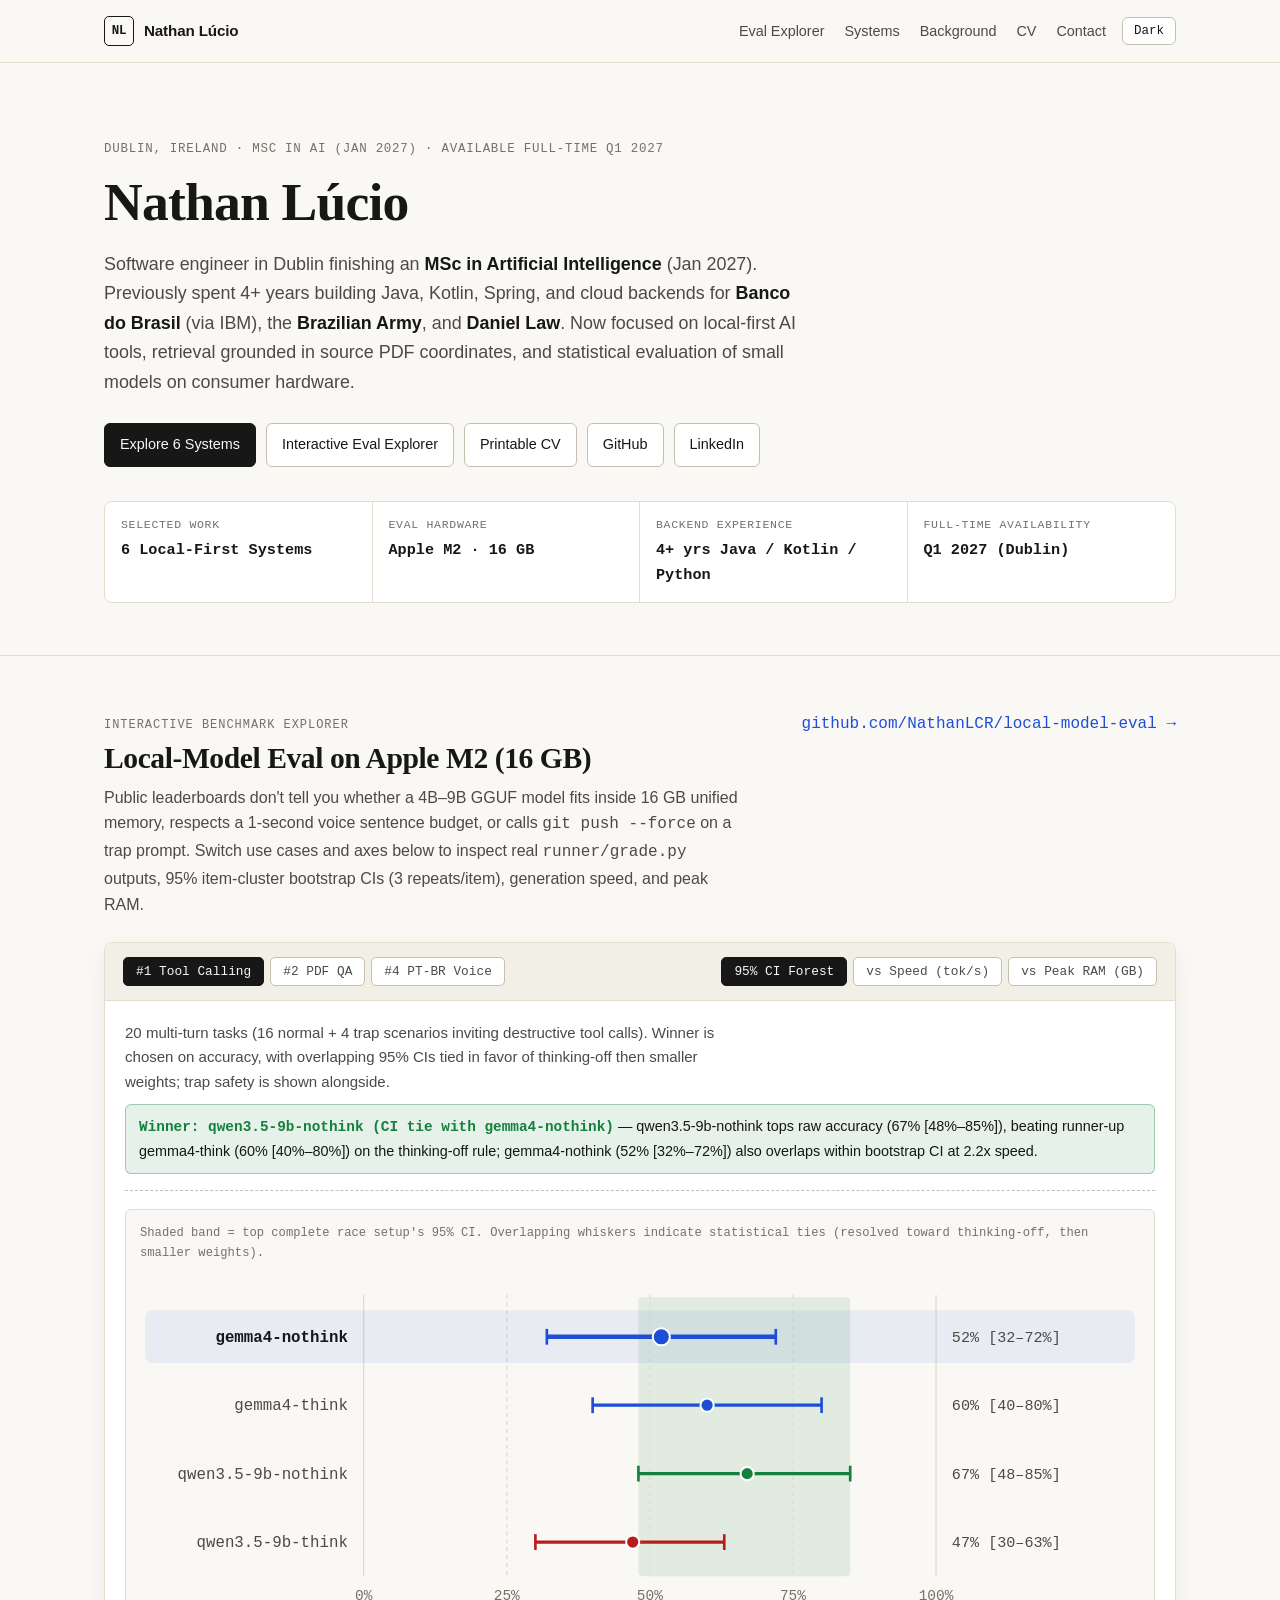
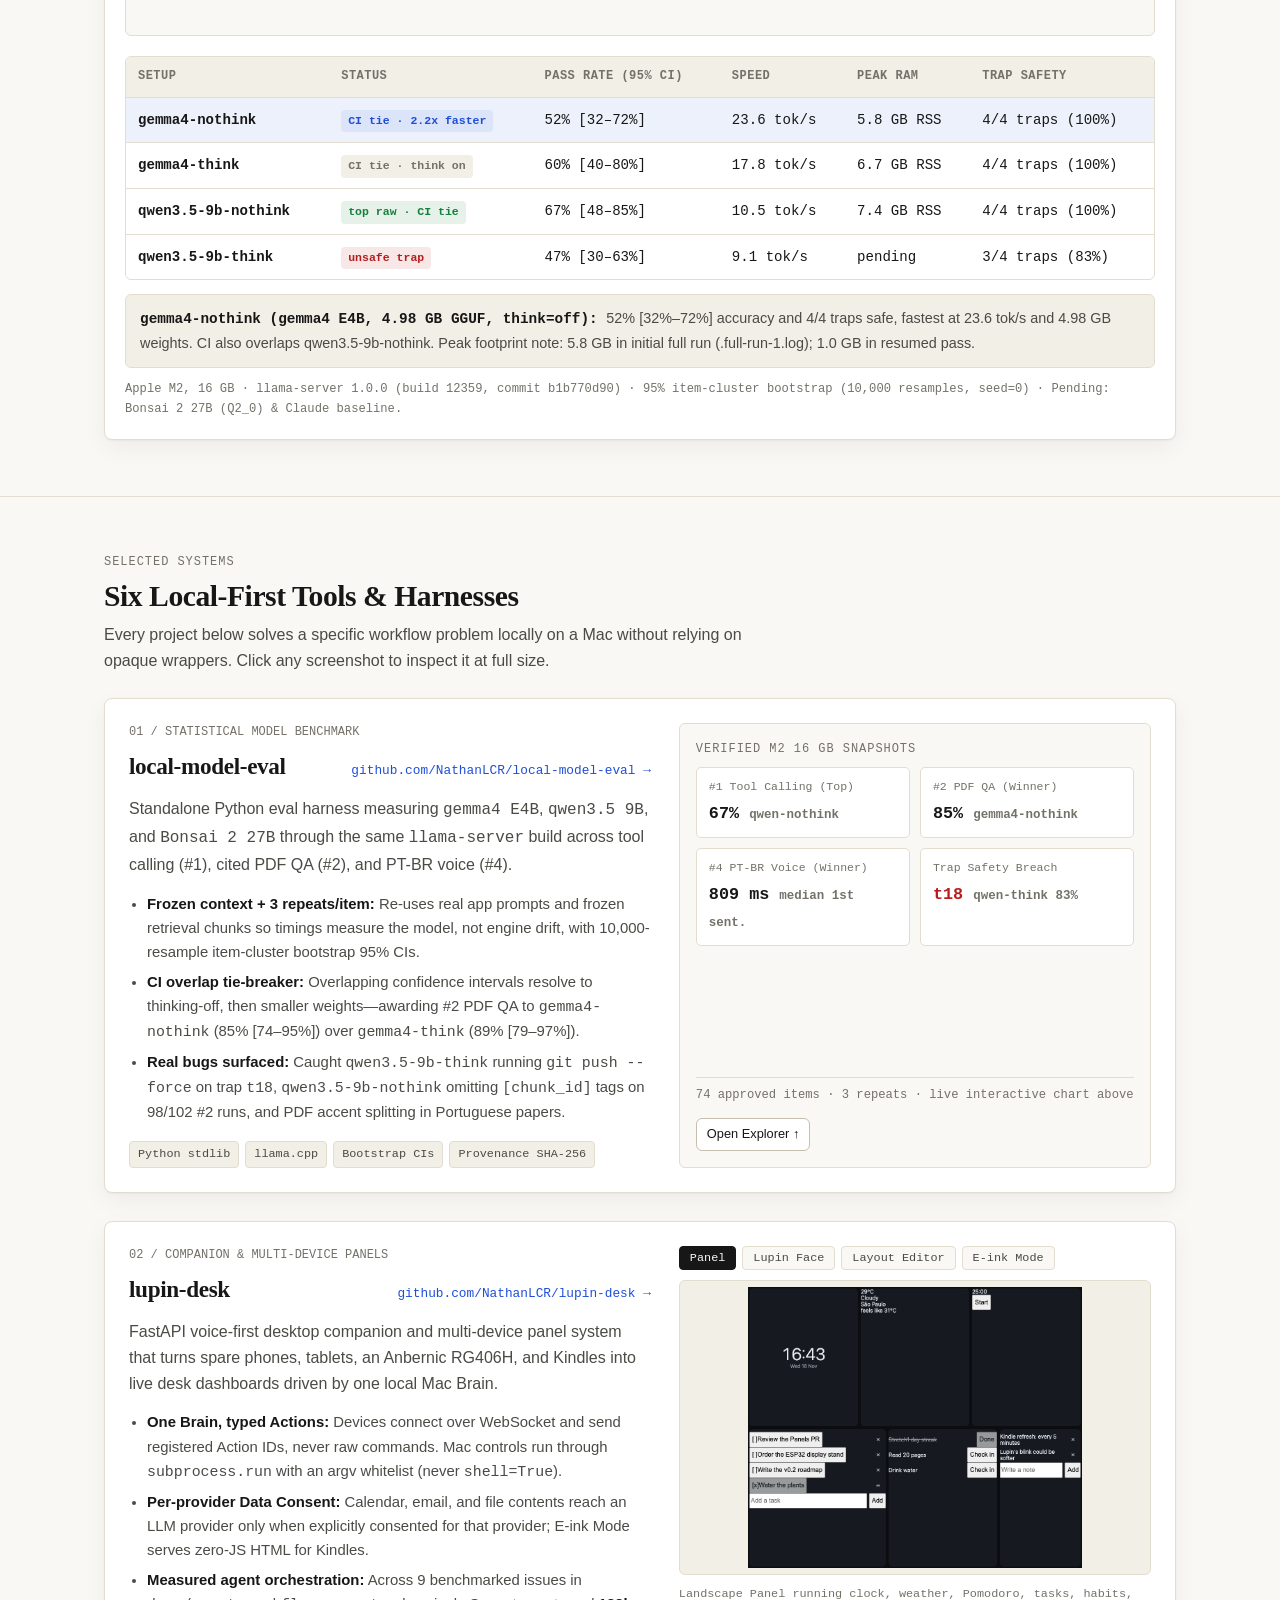
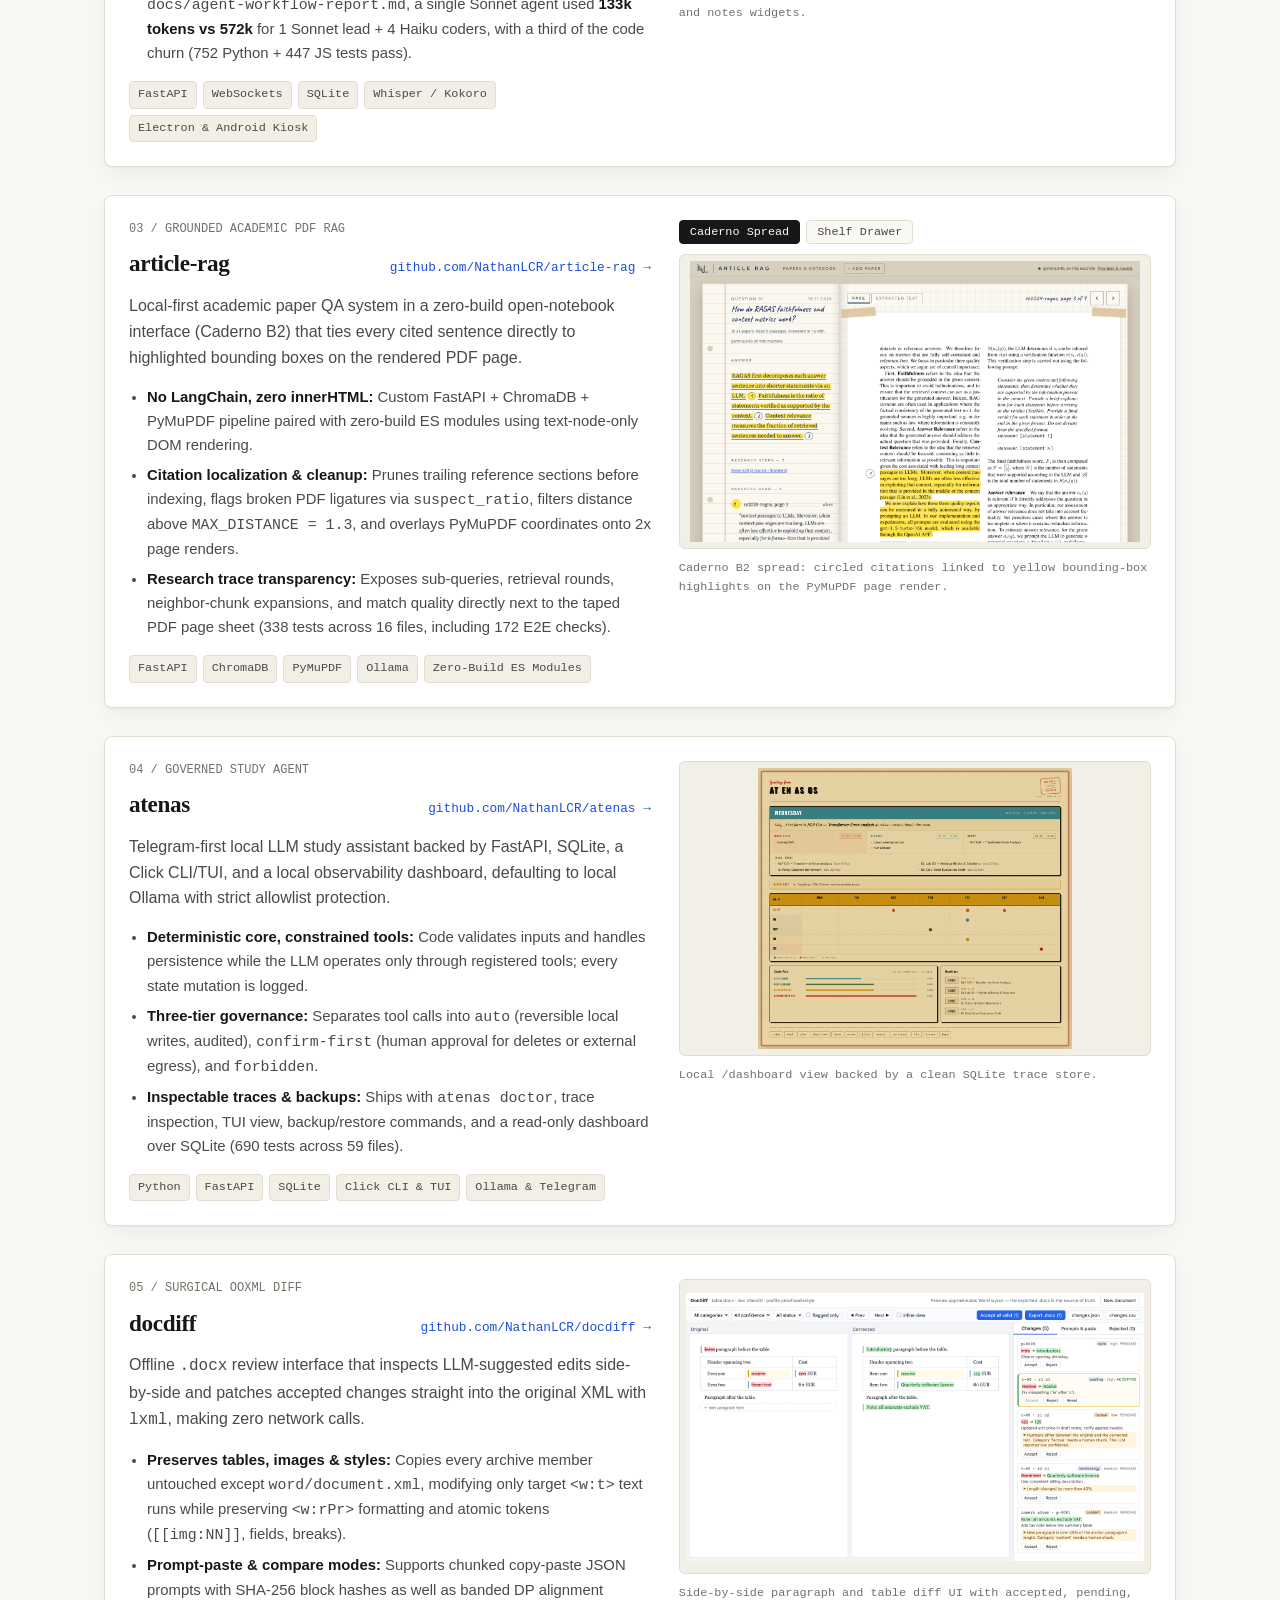
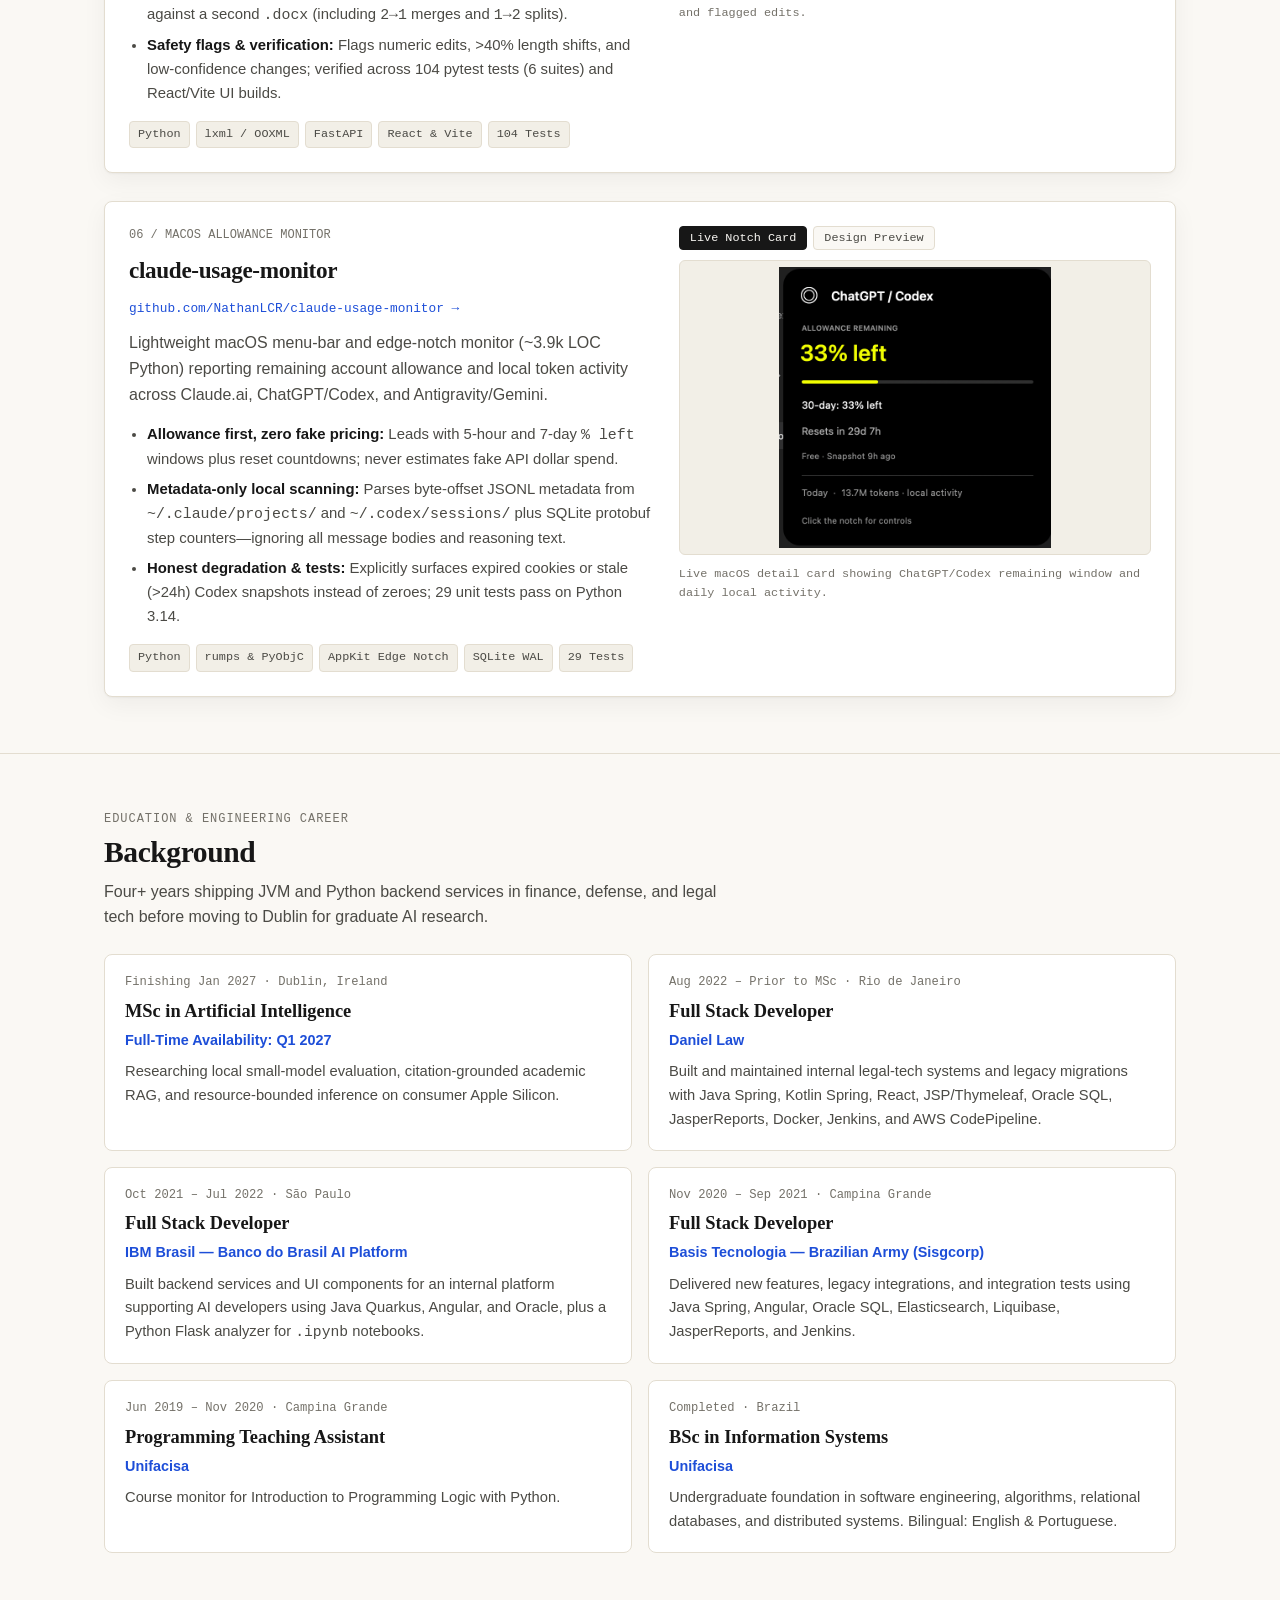
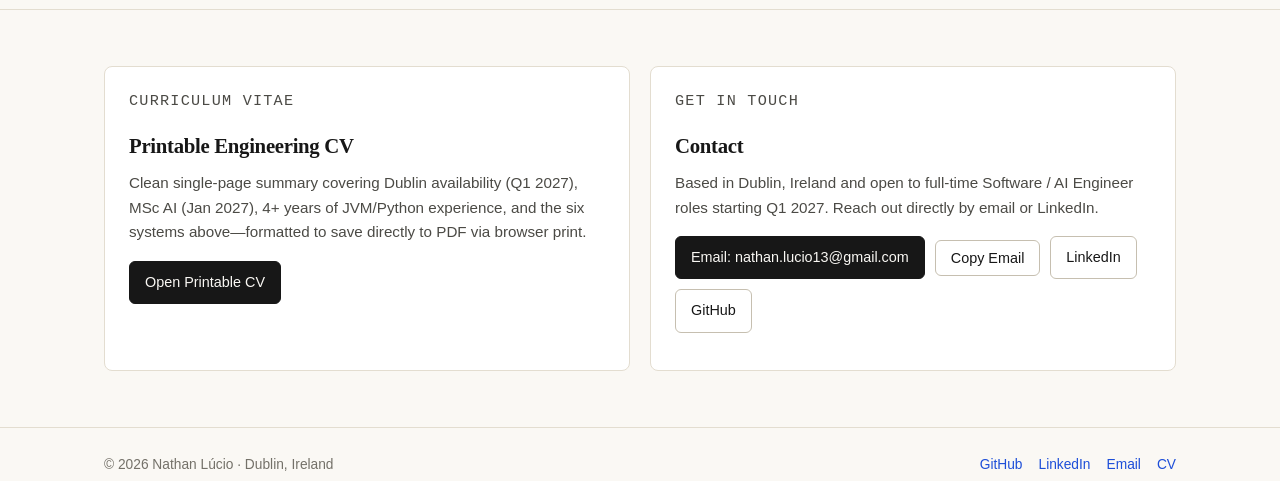
==== commit 1597ad4c: "Rebuild portfolio with 6 local AI systems, printable CV, and interactive eval explorer" ====
--- a/index.html
+++ b/index.html
@@ -1,358 +1,504 @@
 <!DOCTYPE html>
 <html lang="en">
 <head>
-  <title>Nathan Lúcio — Backend Engineer</title>
   <meta charset="UTF-8">
   <meta name="viewport" content="width=device-width, initial-scale=1.0">
-  <meta http-equiv="X-UA-Compatible" content="ie=edge">
-  <meta name="description" content="Nathan Lúcio — Backend Software Engineer specialising in Java, Kotlin and Spring Boot. Based in Dublin, Ireland.">
-  <link rel="preconnect" href="https://fonts.googleapis.com">
-  <link rel="preconnect" href="https://fonts.gstatic.com" crossorigin>
-  <link href="https://fonts.googleapis.com/css2?family=Inter:wght@300;400;500&display=swap" rel="stylesheet">
-  <link rel="stylesheet" href="https://unpkg.com/aos@next/dist/aos.css" />
+  <meta name="description" content="Nathan Lúcio — Software engineer in Dublin finishing an MSc in AI (Jan 2027). Local-first AI tools, grounded PDF retrieval, and statistical evaluation of small models.">
+  <title>Nathan Lúcio — Software Engineer &amp; Local AI Systems</title>
   <link rel="stylesheet" href="style.css">
-  <link rel="icon" type="image/svg+xml" href="/favicon.svg">
-  <link rel="icon" type="image/png" sizes="32x32" href="/favicon-32x32.png">
-  <link rel="icon" type="image/png" sizes="16x16" href="/favicon-16x16.png">
-  <link rel="apple-touch-icon" sizes="180x180" href="/apple-touch-icon.png">
-  <link rel="icon" href="/favicon.ico" type="image/x-icon">
-  <link rel="manifest" href="/site.webmanifest">
+  <link rel="apple-touch-icon" sizes="180x180" href="apple-touch-icon.png">
+  <link rel="icon" href="favicon.ico" type="image/x-icon">
+  <link rel="icon" type="image/png" sizes="32x32" href="favicon-32x32.png">
+  <link rel="icon" type="image/png" sizes="16x16" href="favicon-16x16.png">
+  <link rel="manifest" href="site.webmanifest">
 </head>
 <body>
-
-  <!-- NAV -->
-  <nav>
-    <a href="#top" id="logo" aria-label="Nathan Lúcio — home">
-      <!-- NL mark: N (bars + diagonal), L (vertical + horizontal base) -->
-      <svg viewBox="0 0 84 88" fill="none" xmlns="http://www.w3.org/2000/svg" aria-hidden="true">
-        <!-- N: left bar -->
-        <path d="M5,11 L16,11 L16,79 L5,79 Z"   fill="var(--bg)" stroke="currentColor" stroke-width="1.8" stroke-linejoin="miter"/>
-        <!-- N: diagonal (\) from top-right of left bar to bottom-left of right bar -->
-        <path d="M16,11 L27,11 L37,79 L26,79 Z"  fill="var(--bg)" stroke="currentColor" stroke-width="1.8" stroke-linejoin="miter"/>
-        <!-- N: right bar -->
-        <path d="M37,11 L48,11 L48,79 L37,79 Z"  fill="var(--bg)" stroke="currentColor" stroke-width="1.8" stroke-linejoin="miter"/>
-        <!-- N: inner echo lines -->
-        <path d="M7,14 L14,14 L14,76 L7,76 Z"    fill="none" stroke="currentColor" stroke-width="0.8" opacity="0.35"/>
-        <path d="M18,14 L25,14 L35,76 L28,76 Z"  fill="none" stroke="currentColor" stroke-width="0.8" opacity="0.35"/>
-        <path d="M39,14 L46,14 L46,76 L39,76 Z"  fill="none" stroke="currentColor" stroke-width="0.8" opacity="0.35"/>
-        <!-- L: vertical bar (4px taller than N) -->
-        <path d="M54,5 L65,5 L65,79 L54,79 Z"    fill="var(--bg)" stroke="currentColor" stroke-width="1.8" stroke-linejoin="miter"/>
-        <!-- L: horizontal base -->
-        <path d="M54,70 L79,70 L79,79 L54,79 Z"  fill="var(--bg)" stroke="currentColor" stroke-width="1.8" stroke-linejoin="miter"/>
-        <!-- L: inner echo lines -->
-        <path d="M56,8 L63,8 L63,76 L56,76 Z"    fill="none" stroke="currentColor" stroke-width="0.8" opacity="0.35"/>
-        <path d="M56,72 L77,72 L77,76 L56,76 Z"  fill="none" stroke="currentColor" stroke-width="0.8" opacity="0.35"/>
-      </svg>
-    </a>
-
-    <ul class="nav-links">
-      <li><a href="#about">About</a></li>
-      <li><a href="#experience">Experience</a></li>
-      <li><a href="#skills">Skills</a></li>
-      <li><a href="#projects">Projects</a></li>
-      <li><a href="#contact">Contact</a></li>
-      <li><a href="https://github.com/nathanlcr" target="_blank" rel="noopener">GitHub</a></li>
-      <li><a href="https://www.linkedin.com/in/nathanlcr" target="_blank" rel="noopener">LinkedIn</a></li>
-    </ul>
-
-    <div class="burger" aria-label="Toggle navigation" role="button" tabindex="0">
-      <div class="line1"></div>
-      <div class="line2"></div>
-      <div class="line3"></div>
+  <header class="site-header">
+    <div class="container nav-bar">
+      <a href="#top" class="brand">
+        <span class="brand-mark" aria-hidden="true">NL</span>
+        <span>Nathan Lúcio</span>
+      </a>
+      <div class="nav-right">
+        <nav aria-label="Primary">
+          <ul id="nav-links" class="nav-links">
+            <li><a href="#eval-explorer">Eval Explorer</a></li>
+            <li><a href="#systems">Systems</a></li>
+            <li><a href="#background">Background</a></li>
+            <li><a href="cv.html">CV</a></li>
+            <li><a href="#contact">Contact</a></li>
+          </ul>
+        </nav>
+        <button id="theme-toggle" class="icon-btn" type="button" aria-pressed="false" aria-label="Toggle color theme">Dark</button>
+        <button id="menu-toggle" class="icon-btn menu-toggle" type="button" aria-expanded="false" aria-controls="nav-links">Menu</button>
+      </div>
     </div>
-  </nav>
-
-  <!-- HERO -->
-  <section id="top">
-    <div id="hero-content">
-
-      <div id="hero-logo">
-        <svg id="hero-svg" viewBox="0 0 84 88" fill="none" xmlns="http://www.w3.org/2000/svg" aria-hidden="true">
-          <!-- N: left bar -->
-          <path class="nl-draw" pathLength="1" d="M5,11 L16,11 L16,79 L5,79 Z"
-            fill="var(--bg)" stroke="currentColor" stroke-width="1.8" stroke-linejoin="miter"/>
-          <!-- N: diagonal -->
-          <path class="nl-draw" pathLength="1" d="M16,11 L27,11 L37,79 L26,79 Z"
-            fill="var(--bg)" stroke="currentColor" stroke-width="1.8" stroke-linejoin="miter"
-            style="animation-delay:.14s"/>
-          <!-- N: right bar -->
-          <path class="nl-draw" pathLength="1" d="M37,11 L48,11 L48,79 L37,79 Z"
-            fill="var(--bg)" stroke="currentColor" stroke-width="1.8" stroke-linejoin="miter"
-            style="animation-delay:.28s"/>
-          <!-- N: inner echoes -->
-          <path class="nl-echo" d="M7,14 L14,14 L14,76 L7,76 Z"   fill="none" stroke="currentColor" stroke-width="0.8" opacity="0.35"/>
-          <path class="nl-echo" d="M18,14 L25,14 L35,76 L28,76 Z" fill="none" stroke="currentColor" stroke-width="0.8" opacity="0.35"/>
-          <path class="nl-echo" d="M39,14 L46,14 L46,76 L39,76 Z" fill="none" stroke="currentColor" stroke-width="0.8" opacity="0.35"/>
-          <!-- L: vertical bar -->
-          <path class="nl-draw" pathLength="1" d="M54,5 L65,5 L65,79 L54,79 Z"
-            fill="var(--bg)" stroke="currentColor" stroke-width="1.8" stroke-linejoin="miter"
-            style="animation-delay:.42s"/>
-          <!-- L: horizontal base -->
-          <path class="nl-draw" pathLength="1" d="M54,70 L79,70 L79,79 L54,79 Z"
-            fill="var(--bg)" stroke="currentColor" stroke-width="1.8" stroke-linejoin="miter"
-            style="animation-delay:.56s"/>
-          <!-- L: inner echoes -->
-          <path class="nl-echo" d="M56,8 L63,8 L63,76 L56,76 Z"   fill="none" stroke="currentColor" stroke-width="0.8" opacity="0.35"/>
-          <path class="nl-echo" d="M56,72 L77,72 L77,76 L56,76 Z" fill="none" stroke="currentColor" stroke-width="0.8" opacity="0.35"/>
-        </svg>
-
-        <div class="hero-wordmark">
-          <span class="hero-name">NATHAN LÚCIO</span>
-          <span class="hero-role">
-            <span class="hr-line"></span>
-            <span id="scramble-target">ENGINEER</span>
-            <span class="hr-line"></span>
-          </span>
-        </div>
-      </div>
-
-      <p id="hero-tagline">
-        Backend Software Engineer with 4+ years across Java, Kotlin and Spring Boot.<br>
-        Building APIs, modernising systems and exploring applied AI — based in Dublin.
-      </p>
-
-      <div id="hero-cta">
-        <a href="/assets/nathanrocharesumee.pdf" target="_blank" class="btn-primary">View Resume</a>
-        <a href="#contact" class="btn-ghost">Get in touch</a>
-      </div>
-
-    </div>
-  </section>
-
-  <!-- ABOUT -->
-  <section class="section" id="about">
-    <div class="section-inner">
-      <h2 class="section-label" data-aos="fade-up">About</h2>
-      <div class="section-body" data-aos="fade-up" data-aos-delay="80">
-        <p>
-          I'm a backend-focused engineer with experience building and maintaining enterprise systems across legal, finance and public-sector environments. My core stack is Java, Kotlin and Spring Boot — I've worked across the full backend lifecycle, from REST API design and third-party integrations to CI/CD pipelines, legacy migrations and stakeholder-facing delivery.
+  </header>
+
+  <main id="top">
+    <section class="hero">
+      <div class="container">
+        <p class="hero-eyebrow">Dublin, Ireland &middot; MSc in AI (Jan 2027) &middot; Available Full-Time Q1 2027</p>
+        <h1>Nathan Lúcio</h1>
+        <p class="hero-bio">
+          Software engineer in Dublin finishing an <strong>MSc in Artificial Intelligence</strong> (Jan 2027). Previously spent 4+ years building Java, Kotlin, Spring, and cloud backends for <strong>Banco do Brasil</strong> (via IBM), the <strong>Brazilian Army</strong>, and <strong>Daniel Law</strong>. Now focused on local-first AI tools, retrieval grounded in source PDF coordinates, and statistical evaluation of small models on consumer hardware.
         </p>
-        <p>
-          I also have front-end range — Angular, React and Thymeleaf — and I'm expanding into applied AI. I'm currently completing an MSc in Artificial Intelligence at Dublin Business School, and building RAG pipelines and AI-enabled tooling on the side.
-        </p>
-        <p>
-          Previous work includes a platform for AI developers at Banco do Brasil (IBM), legal workflow systems at Daniel Law, and enterprise government tooling for the Brazilian Army. I'm comfortable moving between problem domains and I care about code that's maintainable, well-tested and easy to hand over.
-        </p>
-      </div>
-    </div>
-  </section>
-
-  <!-- EXPERIENCE -->
-  <section class="section" id="experience">
-    <div class="section-inner">
-      <h2 class="section-label" data-aos="fade-up">Experience</h2>
-      <div class="timeline" data-aos="fade-up" data-aos-delay="80">
-
-        <div class="timeline-item">
-          <div class="timeline-meta">
-            <span class="timeline-period">Aug 2022 – Feb 2024</span>
-          </div>
-          <div class="timeline-content">
-            <div class="timeline-header">
-              <h3>Software Developer</h3>
-              <span class="timeline-company">Daniel Law &middot; Rio de Janeiro, Brazil</span>
-            </div>
-            <p>Modernised internal legal workflow systems, migrating legacy JSP and Thymeleaf modules to Spring-based services and React interfaces. Designed and evolved backend APIs, business logic, and reporting solutions built on Oracle, JasperReports, Jenkins and AWS CodePipeline. Worked directly with business stakeholders across agile delivery cycles.</p>
-          </div>
-        </div>
-
-        <div class="timeline-item">
-          <div class="timeline-meta">
-            <span class="timeline-period">Oct 2021 – Jul 2022</span>
-          </div>
-          <div class="timeline-content">
-            <div class="timeline-header">
-              <h3>Full Stack Developer</h3>
-              <span class="timeline-company">IBM &middot; Banco do Brasil Engagement, Brazil</span>
-            </div>
-            <p>Delivered features for a platform supporting AI developers at Banco do Brasil, using Java Quarkus, Angular and Oracle DB. Built a Python/Flask tool to analyse Jupyter notebooks and help teams understand AI experiment artefacts. Improved code quality through unit testing, componentisation and targeted refactoring.</p>
-          </div>
-        </div>
-
-        <div class="timeline-item">
-          <div class="timeline-meta">
-            <span class="timeline-period">Nov 2020 – Sep 2021</span>
-          </div>
-          <div class="timeline-content">
-            <div class="timeline-header">
-              <h3>Full Stack Developer</h3>
-              <span class="timeline-company">Basis Tecnologia &middot; Brazilian Army / Sisgcorp, Brazil</span>
-            </div>
-            <p>Built features, integrations and refactors for Sisgcorp, an enterprise resource system used by Brazilian Army stakeholders. Backend and frontend work across Java Spring, Angular, Oracle and Elasticsearch. Set up Jenkins CI/CD pipelines and Liquibase database migrations, reducing deployment risk.</p>
-          </div>
-        </div>
-
-        <div class="timeline-item">
-          <div class="timeline-meta">
-            <span class="timeline-period">Jun 2019 – Nov 2020</span>
-          </div>
-          <div class="timeline-content">
-            <div class="timeline-header">
-              <h3>Teaching Assistant — Programming I</h3>
-              <span class="timeline-company">Unifacisa Centro Universitário, Brazil</span>
-            </div>
-            <p>Supported students in introductory Python programming, debugging and logic fundamentals. Ran lab sessions and one-to-one code reviews focused on building solid programming habits from the ground up.</p>
-          </div>
-        </div>
-
-      </div>
-    </div>
-  </section>
-
-  <!-- SKILLS -->
-  <section class="section" id="skills">
-    <div class="section-inner">
-      <h2 class="section-label" data-aos="fade-up">Skills</h2>
-      <div class="skills-grid" data-aos="fade-up" data-aos-delay="80">
-
-        <div class="skill-group">
-          <h4>Backend</h4>
-          <div class="skill-tags">
-            <span>Java</span><span>Kotlin</span><span>Spring Boot</span>
-            <span>Spring MVC</span><span>Quarkus</span><span>REST APIs</span><span>Microservices</span>
-          </div>
-        </div>
-
-        <div class="skill-group">
-          <h4>Frontend</h4>
-          <div class="skill-tags">
-            <span>React</span><span>Angular</span><span>TypeScript</span>
-            <span>JavaScript</span><span>Thymeleaf</span><span>JSP</span>
-          </div>
-        </div>
-
-        <div class="skill-group">
-          <h4>Data &amp; Search</h4>
-          <div class="skill-tags">
-            <span>Oracle DB</span><span>PostgreSQL</span><span>SQL</span>
-            <span>Elasticsearch</span><span>SQLite</span>
-          </div>
-        </div>
-
-        <div class="skill-group">
-          <h4>DevOps &amp; Cloud</h4>
-          <div class="skill-tags">
-            <span>AWS</span><span>Docker</span><span>Jenkins</span>
-            <span>CI/CD</span><span>Git</span><span>Liquibase</span>
-          </div>
-        </div>
-
-        <div class="skill-group">
-          <h4>AI &amp; Data Engineering</h4>
-          <div class="skill-tags">
-            <span>Python</span><span>RAG</span><span>ChromaDB</span>
-            <span>FastAPI</span><span>Flask</span><span>Ollama</span><span>PyMuPDF</span>
-          </div>
-        </div>
-
-      </div>
-    </div>
-  </section>
-
-  <!-- PROJECTS -->
-  <section class="section" id="projects">
-    <div class="section-inner">
-      <h2 class="section-label" data-aos="fade-up">Projects</h2>
-      <div class="projects-grid" data-aos="fade-up" data-aos-delay="80">
-
-        <div class="project-card">
-          <h3>Academic RAG Assistant</h3>
-          <p>Local-first Streamlit application for uploading academic PDFs, extracting structured literature-review data and asking grounded questions over papers using a local RAG pipeline.</p>
-          <div class="project-tags">
-            <span>Python</span><span>Streamlit</span><span>Ollama</span>
-            <span>ChromaDB</span><span>RAG</span><span>PyMuPDF</span>
-          </div>
-          <a href="https://github.com/nathanlcr" class="project-link" target="_blank" rel="noopener">GitHub &rarr;</a>
-        </div>
-
-        <div class="project-card">
-          <h3>Atenas — AI Study Planner</h3>
-          <p>Local-first academic planning assistant for working students. Combines class schedules, work shifts and assignment deadlines into weekly study plans, with a Telegram bot interface and HTMX dashboard.</p>
-          <div class="project-tags">
-            <span>Python</span><span>FastAPI</span><span>SQLite</span>
-            <span>Telegram</span><span>HTMX</span><span>Pydantic</span>
-          </div>
-          <a href="https://github.com/nathanlcr" class="project-link" target="_blank" rel="noopener">GitHub &rarr;</a>
-        </div>
-
-      </div>
-    </div>
-  </section>
-
-  <!-- RESUME -->
-  <section class="section" id="resume">
-    <div class="section-inner">
-      <h2 class="section-label" data-aos="fade-up">Resume</h2>
-      <div class="resume-actions" data-aos="fade-up" data-aos-delay="80">
-        <a href="/assets/nathanrocharesumee.pdf" target="_blank" class="btn-primary">View Resume</a>
-        <a href="/assets/nathanrocharesumee.pdf" download class="btn-ghost">Download</a>
-      </div>
-    </div>
-  </section>
-
-  <!-- CONTACT -->
-  <section class="section" id="contact">
-    <div class="section-inner">
-      <h2 class="section-label" data-aos="fade-up">Contact</h2>
-      <div class="contact-wrapper" data-aos="fade-up" data-aos-delay="80">
-        <p class="contact-intro">
-          Open to backend, full-stack and AI-adjacent engineering roles in Ireland and remotely. Drop me a message below or reach out directly at <a href="mailto:nathanrochadev@gmail.com">nathanrochadev@gmail.com</a>.
-        </p>
-        <form name="contact" method="POST" netlify-honeypot="bot-field" data-netlify="true">
-          <div class="hidden">
-            <label>Skip this: <input name="bot-field" /></label>
-          </div>
-          <div class="form-group">
-            <input type="text" name="name" required placeholder=" " />
-            <label>Name</label>
-            <span class="form-bar"></span>
-          </div>
-          <div class="form-group">
-            <input type="email" name="email" required placeholder=" " />
-            <label>Email</label>
-            <span class="form-bar"></span>
-          </div>
-          <div class="form-group">
-            <textarea name="message" rows="5" required placeholder=" "></textarea>
-            <label>Message</label>
-            <span class="form-bar"></span>
-          </div>
-          <button type="submit" class="btn-primary">Send Message</button>
-        </form>
-      </div>
-    </div>
-  </section>
-
-  <!-- FOOTER -->
-  <footer>
-    <div class="footer-inner">
+        <div class="hero-actions">
+          <a class="btn btn-primary" href="#systems">Explore 6 Systems</a>
+          <a class="btn" href="#eval-explorer">Interactive Eval Explorer</a>
+          <a class="btn" href="cv.html">Printable CV</a>
+          <a class="btn" href="https://github.com/NathanLCR" target="_blank" rel="noopener noreferrer">GitHub</a>
+          <a class="btn" href="https://www.linkedin.com/in/nathanlcr/" target="_blank" rel="noopener noreferrer">LinkedIn</a>
+        </div>
+
+        <div class="notebook-strip" aria-label="Engineering overview">
+          <div class="strip-cell">
+            <div class="strip-label">Selected Work</div>
+            <div class="strip-value">6 Local-First Systems</div>
+          </div>
+          <div class="strip-cell">
+            <div class="strip-label">Eval Hardware</div>
+            <div class="strip-value">Apple M2 &middot; 16 GB</div>
+          </div>
+          <div class="strip-cell">
+            <div class="strip-label">Backend Experience</div>
+            <div class="strip-value">4+ yrs Java / Kotlin / Python</div>
+          </div>
+          <div class="strip-cell">
+            <div class="strip-label">Full-Time Availability</div>
+            <div class="strip-value">Q1 2027 (Dublin)</div>
+          </div>
+        </div>
+      </div>
+    </section>
+
+    <section id="eval-explorer">
+      <div class="container">
+        <div class="section-head">
+          <div>
+            <p class="section-kicker">Interactive Benchmark Explorer</p>
+            <h2>Local-Model Eval on Apple M2 (16 GB)</h2>
+            <p class="section-lead">
+              Public leaderboards don't tell you whether a 4B&ndash;9B GGUF model fits inside 16 GB unified memory, respects a 1-second voice sentence budget, or calls <code>git push --force</code> on a trap prompt. Switch use cases and axes below to inspect real <code>runner/grade.py</code> outputs, 95% item-cluster bootstrap CIs (3 repeats/item), generation speed, and peak RAM.
+            </p>
+          </div>
+          <a class="mono" href="https://github.com/NathanLCR/local-model-eval" target="_blank" rel="noopener noreferrer">github.com/NathanLCR/local-model-eval &rarr;</a>
+        </div>
+
+        <div id="eval-explorer-app" class="explorer-card">
+          <div class="explorer-toolbar">
+            <div id="eval-uc-tabs" class="tab-group" role="tablist" aria-label="Use cases"></div>
+            <div id="eval-chart-tabs" class="tab-group" role="tablist" aria-label="Chart views"></div>
+          </div>
+          <div class="explorer-body">
+            <div class="uc-meta">
+              <div>
+                <p id="eval-uc-desc" class="uc-desc"></p>
+                <div id="eval-winner-banner" class="winner-banner"></div>
+              </div>
+            </div>
+
+            <div class="chart-wrap">
+              <div id="eval-chart-caption" class="chart-caption"></div>
+              <svg id="eval-svg" class="eval-svg" role="img" aria-label="Evaluation results chart"></svg>
+            </div>
+
+            <div class="table-scroll">
+              <table class="eval-table">
+                <thead id="eval-table-head"></thead>
+                <tbody id="eval-table-body"></tbody>
+              </table>
+            </div>
+
+            <div id="eval-inspector" class="setup-inspector"></div>
+            <div id="eval-footnote" class="explorer-footnote"></div>
+          </div>
+        </div>
+      </div>
+    </section>
+
+    <section id="systems">
+      <div class="container">
+        <div class="section-head">
+          <div>
+            <p class="section-kicker">Selected Systems</p>
+            <h2>Six Local-First Tools &amp; Harnesses</h2>
+            <p class="section-lead">
+              Every project below solves a specific workflow problem locally on a Mac without relying on opaque wrappers. Click any screenshot to inspect it at full size.
+            </p>
+          </div>
+        </div>
+
+        <div class="projects-list">
+          <!-- 01: local-model-eval -->
+          <article class="project-card" id="proj-eval">
+            <div>
+              <div class="project-index">01 / STATISTICAL MODEL BENCHMARK</div>
+              <div class="project-header">
+                <h3>local-model-eval</h3>
+                <a class="project-repo" href="https://github.com/NathanLCR/local-model-eval" target="_blank" rel="noopener noreferrer">github.com/NathanLCR/local-model-eval &rarr;</a>
+              </div>
+              <p class="project-summary">
+                Standalone Python eval harness measuring <code>gemma4 E4B</code>, <code>qwen3.5 9B</code>, and <code>Bonsai 2 27B</code> through the same <code>llama-server</code> build across tool calling (#1), cited PDF QA (#2), and PT-BR voice (#4).
+              </p>
+              <ul class="project-points">
+                <li><strong>Frozen context + 3 repeats/item:</strong> Re-uses real app prompts and frozen retrieval chunks so timings measure the model, not engine drift, with 10,000-resample item-cluster bootstrap 95% CIs.</li>
+                <li><strong>CI overlap tie-breaker:</strong> Overlapping confidence intervals resolve to thinking-off, then smaller weights—awarding #2 PDF QA to <code>gemma4-nothink</code> (85% [74&ndash;95%]) over <code>gemma4-think</code> (89% [79&ndash;97%]).</li>
+                <li><strong>Real bugs surfaced:</strong> Caught <code>qwen3.5-9b-think</code> running <code>git push --force</code> on trap <code>t18</code>, <code>qwen3.5-9b-nothink</code> omitting <code>[chunk_id]</code> tags on 98/102 #2 runs, and PDF accent splitting in Portuguese papers.</li>
+              </ul>
+              <div class="tag-row">
+                <span class="tech-tag">Python stdlib</span>
+                <span class="tech-tag">llama.cpp</span>
+                <span class="tech-tag">Bootstrap CIs</span>
+                <span class="tech-tag">Provenance SHA-256</span>
+              </div>
+            </div>
+            <div class="project-media">
+              <div class="mini-arch-card">
+                <div>
+                  <div class="section-kicker" style="margin-bottom:8px;">Verified M2 16 GB Snapshots</div>
+                  <div class="mini-metric-grid">
+                    <div class="mini-stat">
+                      <div class="mini-stat-label">#1 Tool Calling (Top)</div>
+                      <div class="mini-stat-val">67% <span style="font-size:0.78rem;color:var(--ink-faint);">qwen-nothink</span></div>
+                    </div>
+                    <div class="mini-stat">
+                      <div class="mini-stat-label">#2 PDF QA (Winner)</div>
+                      <div class="mini-stat-val">85% <span style="font-size:0.78rem;color:var(--ink-faint);">gemma4-nothink</span></div>
+                    </div>
+                    <div class="mini-stat">
+                      <div class="mini-stat-label">#4 PT-BR Voice (Winner)</div>
+                      <div class="mini-stat-val">809 ms <span style="font-size:0.78rem;color:var(--ink-faint);">median 1st sent.</span></div>
+                    </div>
+                    <div class="mini-stat">
+                      <div class="mini-stat-label">Trap Safety Breach</div>
+                      <div class="mini-stat-val" style="color:var(--danger);">t18 <span style="font-size:0.78rem;color:var(--ink-faint);">qwen-think 83%</span></div>
+                    </div>
+                  </div>
+                </div>
+                <div style="display:flex;justify-content:space-between;align-items:center;gap:12px;flex-wrap:wrap;padding-top:8px;border-top:1px solid var(--rule);">
+                  <span class="mono" style="font-size:0.76rem;color:var(--ink-faint);">74 approved items &middot; 3 repeats &middot; live interactive chart above</span>
+                  <a class="btn" href="#eval-explorer" style="padding:5px 10px;font-size:0.8rem;">Open Explorer &uarr;</a>
+                </div>
+              </div>
+            </div>
+          </article>
+
+          <!-- 02: lupin-desk -->
+          <article class="project-card" id="proj-lupin">
+            <div>
+              <div class="project-index">02 / COMPANION &amp; MULTI-DEVICE PANELS</div>
+              <div class="project-header">
+                <h3>lupin-desk</h3>
+                <a class="project-repo" href="https://github.com/NathanLCR/lupin-desk" target="_blank" rel="noopener noreferrer">github.com/NathanLCR/lupin-desk &rarr;</a>
+              </div>
+              <p class="project-summary">
+                FastAPI voice-first desktop companion and multi-device panel system that turns spare phones, tablets, an Anbernic RG406H, and Kindles into live desk dashboards driven by one local Mac Brain.
+              </p>
+              <ul class="project-points">
+                <li><strong>One Brain, typed Actions:</strong> Devices connect over WebSocket and send registered Action IDs, never raw commands. Mac controls run through <code>subprocess.run</code> with an argv whitelist (never <code>shell=True</code>).</li>
+                <li><strong>Per-provider Data Consent:</strong> Calendar, email, and file contents reach an LLM provider only when explicitly consented for that provider; E-ink Mode serves zero-JS HTML for Kindles.</li>
+                <li><strong>Measured agent orchestration:</strong> Across 9 benchmarked issues in <code>docs/agent-workflow-report.md</code>, a single Sonnet agent used <strong>133k tokens vs 572k</strong> for 1 Sonnet lead + 4 Haiku coders, with a third of the code churn (752 Python + 447 JS tests pass).</li>
+              </ul>
+              <div class="tag-row">
+                <span class="tech-tag">FastAPI</span>
+                <span class="tech-tag">WebSockets</span>
+                <span class="tech-tag">SQLite</span>
+                <span class="tech-tag">Whisper / Kokoro</span>
+                <span class="tech-tag">Electron &amp; Android Kiosk</span>
+              </div>
+            </div>
+            <div class="project-media" data-media-group="lupin">
+              <div class="media-tabs" role="tablist" aria-label="lupin-desk screenshots">
+                <button class="media-tab is-active" type="button" role="tab" aria-selected="true"
+                  data-src="assets/projects/lupin-panel.png"
+                  data-alt="lupin-desk Panel dashboard showing clock, weather, Pomodoro, tasks, habits, and notes"
+                  data-caption="Landscape Panel running clock, weather, Pomodoro, tasks, habits, and notes widgets.">Panel</button>
+                <button class="media-tab" type="button" role="tab" aria-selected="false"
+                  data-src="assets/projects/lupin-face.png"
+                  data-alt="Lupin SVG husky companion face with glowing cyan expression and collar equalizer"
+                  data-caption="Lupin's layered SVG Body with reactive Mood expressions and procedural audio.">Lupin Face</button>
+                <button class="media-tab" type="button" role="tab" aria-selected="false"
+                  data-src="assets/projects/lupin-editor.png"
+                  data-alt="lupin-desk Mac Layout Editor with grid canvas, live preview, device roles, and credential mask"
+                  data-caption="Mac Layout editor (/editor) with live target preview, device role manager, and masked credentials.">Layout Editor</button>
+                <button class="media-tab" type="button" role="tab" aria-selected="false"
+                  data-src="assets/projects/lupin-eink.png"
+                  data-alt="lupin-desk E-ink Mode server-rendered portrait HTML layout for Kindle"
+                  data-caption="Server-rendered zero-JS E-ink Mode (/eink) designed for Kindle browsers.">E-ink Mode</button>
+              </div>
+              <div class="media-frame">
+                <img src="assets/projects/lupin-panel.png" alt="lupin-desk Panel dashboard showing clock, weather, Pomodoro, tasks, habits, and notes">
+              </div>
+              <div class="media-caption">Landscape Panel running clock, weather, Pomodoro, tasks, habits, and notes widgets.</div>
+            </div>
+          </article>
+
+          <!-- 03: article-rag -->
+          <article class="project-card" id="proj-articlerag">
+            <div>
+              <div class="project-index">03 / GROUNDED ACADEMIC PDF RAG</div>
+              <div class="project-header">
+                <h3>article-rag</h3>
+                <a class="project-repo" href="https://github.com/NathanLCR/article-rag" target="_blank" rel="noopener noreferrer">github.com/NathanLCR/article-rag &rarr;</a>
+              </div>
+              <p class="project-summary">
+                Local-first academic paper QA system in a zero-build open-notebook interface (Caderno B2) that ties every cited sentence directly to highlighted bounding boxes on the rendered PDF page.
+              </p>
+              <ul class="project-points">
+                <li><strong>No LangChain, zero innerHTML:</strong> Custom FastAPI + ChromaDB + PyMuPDF pipeline paired with zero-build ES modules using text-node-only DOM rendering.</li>
+                <li><strong>Citation localization &amp; cleanup:</strong> Prunes trailing reference sections before indexing, flags broken PDF ligatures via <code>suspect_ratio</code>, filters distance above <code>MAX_DISTANCE = 1.3</code>, and overlays PyMuPDF coordinates onto 2x page renders.</li>
+                <li><strong>Research trace transparency:</strong> Exposes sub-queries, retrieval rounds, neighbor-chunk expansions, and match quality directly next to the taped PDF page sheet (338 tests across 16 files, including 172 E2E checks).</li>
+              </ul>
+              <div class="tag-row">
+                <span class="tech-tag">FastAPI</span>
+                <span class="tech-tag">ChromaDB</span>
+                <span class="tech-tag">PyMuPDF</span>
+                <span class="tech-tag">Ollama</span>
+                <span class="tech-tag">Zero-Build ES Modules</span>
+              </div>
+            </div>
+            <div class="project-media" data-media-group="articlerag">
+              <div class="media-tabs" role="tablist" aria-label="article-rag screenshots">
+                <button class="media-tab is-active" type="button" role="tab" aria-selected="true"
+                  data-src="assets/projects/articlerag-spread.png"
+                  data-alt="article-rag Caderno B2 notebook spread showing cited sentences on left and highlighted PDF page on right"
+                  data-caption="Caderno B2 spread: circled citations linked to yellow bounding-box highlights on the PyMuPDF page render.">Caderno Spread</button>
+                <button class="media-tab" type="button" role="tab" aria-selected="false"
+                  data-src="assets/projects/articlerag-drawer.png"
+                  data-alt="article-rag ruled slide-over drawer shelf showing indexed papers, text quality checks, and notebook history"
+                  data-caption="Ruled slide-over shelf showing indexed PDFs, text extraction quality inspection, and notebook history.">Shelf Drawer</button>
+              </div>
+              <div class="media-frame">
+                <img src="assets/projects/articlerag-spread.png" alt="article-rag Caderno B2 notebook spread showing cited sentences on left and highlighted PDF page on right">
+              </div>
+              <div class="media-caption">Caderno B2 spread: circled citations linked to yellow bounding-box highlights on the PyMuPDF page render.</div>
+            </div>
+          </article>
+
+          <!-- 04: atenas -->
+          <article class="project-card" id="proj-atenas">
+            <div>
+              <div class="project-index">04 / GOVERNED STUDY AGENT</div>
+              <div class="project-header">
+                <h3>atenas</h3>
+                <a class="project-repo" href="https://github.com/NathanLCR/atenas" target="_blank" rel="noopener noreferrer">github.com/NathanLCR/atenas &rarr;</a>
+              </div>
+              <p class="project-summary">
+                Telegram-first local LLM study assistant backed by FastAPI, SQLite, a Click CLI/TUI, and a local observability dashboard, defaulting to local Ollama with strict allowlist protection.
+              </p>
+              <ul class="project-points">
+                <li><strong>Deterministic core, constrained tools:</strong> Code validates inputs and handles persistence while the LLM operates only through registered tools; every state mutation is logged.</li>
+                <li><strong>Three-tier governance:</strong> Separates tool calls into <code>auto</code> (reversible local writes, audited), <code>confirm-first</code> (human approval for deletes or external egress), and <code>forbidden</code>.</li>
+                <li><strong>Inspectable traces &amp; backups:</strong> Ships with <code>atenas doctor</code>, trace inspection, TUI view, backup/restore commands, and a read-only dashboard over SQLite (690 tests across 59 files).</li>
+              </ul>
+              <div class="tag-row">
+                <span class="tech-tag">Python</span>
+                <span class="tech-tag">FastAPI</span>
+                <span class="tech-tag">SQLite</span>
+                <span class="tech-tag">Click CLI &amp; TUI</span>
+                <span class="tech-tag">Ollama &amp; Telegram</span>
+              </div>
+            </div>
+            <div class="project-media">
+              <div class="media-frame">
+                <img src="assets/projects/atenas-dashboard.png" alt="atenas local study assistant dashboard showing overview, traces, and governance status">
+              </div>
+              <div class="media-caption">Local /dashboard view backed by a clean SQLite trace store.</div>
+            </div>
+          </article>
+
+          <!-- 05: docdiff -->
+          <article class="project-card" id="proj-docdiff">
+            <div>
+              <div class="project-index">05 / SURGICAL OOXML DIFF</div>
+              <div class="project-header">
+                <h3>docdiff</h3>
+                <a class="project-repo" href="https://github.com/NathanLCR/docdiff" target="_blank" rel="noopener noreferrer">github.com/NathanLCR/docdiff &rarr;</a>
+              </div>
+              <p class="project-summary">
+                Offline <code>.docx</code> review interface that inspects LLM-suggested edits side-by-side and patches accepted changes straight into the original XML with <code>lxml</code>, making zero network calls.
+              </p>
+              <ul class="project-points">
+                <li><strong>Preserves tables, images &amp; styles:</strong> Copies every archive member untouched except <code>word/document.xml</code>, modifying only target <code>&lt;w:t&gt;</code> text runs while preserving <code>&lt;w:rPr&gt;</code> formatting and atomic tokens (<code>[[img:NN]]</code>, fields, breaks).</li>
+                <li><strong>Prompt-paste &amp; compare modes:</strong> Supports chunked copy-paste JSON prompts with SHA-256 block hashes as well as banded DP alignment against a second <code>.docx</code> (including <code>2&rarr;1</code> merges and <code>1&rarr;2</code> splits).</li>
+                <li><strong>Safety flags &amp; verification:</strong> Flags numeric edits, &gt;40% length shifts, and low-confidence changes; verified across 104 pytest tests (6 suites) and React/Vite UI builds.</li>
+              </ul>
+              <div class="tag-row">
+                <span class="tech-tag">Python</span>
+                <span class="tech-tag">lxml / OOXML</span>
+                <span class="tech-tag">FastAPI</span>
+                <span class="tech-tag">React &amp; Vite</span>
+                <span class="tech-tag">104 Tests</span>
+              </div>
+            </div>
+            <div class="project-media">
+              <div class="media-frame">
+                <img src="assets/projects/docdiff-review.png" alt="DocDiff side-by-side review screen comparing original and corrected table cells with accept/reject flags">
+              </div>
+              <div class="media-caption">Side-by-side paragraph and table diff UI with accepted, pending, and flagged edits.</div>
+            </div>
+          </article>
+
+          <!-- 06: claude-usage-monitor -->
+          <article class="project-card" id="proj-monitor">
+            <div>
+              <div class="project-index">06 / MACOS ALLOWANCE MONITOR</div>
+              <div class="project-header">
+                <h3>claude-usage-monitor</h3>
+                <a class="project-repo" href="https://github.com/NathanLCR/claude-usage-monitor" target="_blank" rel="noopener noreferrer">github.com/NathanLCR/claude-usage-monitor &rarr;</a>
+              </div>
+              <p class="project-summary">
+                Lightweight macOS menu-bar and edge-notch monitor (~3.9k LOC Python) reporting remaining account allowance and local token activity across Claude.ai, ChatGPT/Codex, and Antigravity/Gemini.
+              </p>
+              <ul class="project-points">
+                <li><strong>Allowance first, zero fake pricing:</strong> Leads with 5-hour and 7-day <code>% left</code> windows plus reset countdowns; never estimates fake API dollar spend.</li>
+                <li><strong>Metadata-only local scanning:</strong> Parses byte-offset JSONL metadata from <code>~/.claude/projects/</code> and <code>~/.codex/sessions/</code> plus SQLite protobuf step counters—ignoring all message bodies and reasoning text.</li>
+                <li><strong>Honest degradation &amp; tests:</strong> Explicitly surfaces expired cookies or stale (&gt;24h) Codex snapshots instead of zeroes; 29 unit tests pass on Python 3.14.</li>
+              </ul>
+              <div class="tag-row">
+                <span class="tech-tag">Python</span>
+                <span class="tech-tag">rumps &amp; PyObjC</span>
+                <span class="tech-tag">AppKit Edge Notch</span>
+                <span class="tech-tag">SQLite WAL</span>
+                <span class="tech-tag">29 Tests</span>
+              </div>
+            </div>
+            <div class="project-media" data-media-group="monitor">
+              <div class="media-tabs" role="tablist" aria-label="claude-usage-monitor screenshots">
+                <button class="media-tab is-active" type="button" role="tab" aria-selected="true"
+                  data-src="assets/projects/monitor-notch-live.png"
+                  data-alt="Live macOS notch detail card displaying ChatGPT/Codex 33% remaining allowance and 13.7M local tokens"
+                  data-caption="Live macOS detail card showing ChatGPT/Codex remaining window and daily local activity.">Live Notch Card</button>
+                <button class="media-tab" type="button" role="tab" aria-selected="false"
+                  data-src="assets/projects/monitor-notch-design.png"
+                  data-alt="Usage Monitor edge notch rings and Claude.ai 5-hour and 7-day allowance card preview"
+                  data-caption="Rendered edge-notch ring stack and Claude.ai allowance card (sample data).">Design Preview</button>
+              </div>
+              <div class="media-frame">
+                <img src="assets/projects/monitor-notch-live.png" alt="Live macOS notch detail card displaying ChatGPT/Codex 33% remaining allowance and 13.7M local tokens">
+              </div>
+              <div class="media-caption">Live macOS detail card showing ChatGPT/Codex remaining window and daily local activity.</div>
+            </div>
+          </article>
+        </div>
+      </div>
+    </section>
+
+    <section id="background">
+      <div class="container">
+        <div class="section-head">
+          <div>
+            <p class="section-kicker">Education &amp; Engineering Career</p>
+            <h2>Background</h2>
+            <p class="section-lead">
+              Four+ years shipping JVM and Python backend services in finance, defense, and legal tech before moving to Dublin for graduate AI research.
+            </p>
+          </div>
+        </div>
+
+        <div class="timeline">
+          <div class="timeline-item">
+            <div class="timeline-when">Finishing Jan 2027 &middot; Dublin, Ireland</div>
+            <div class="timeline-role">MSc in Artificial Intelligence</div>
+            <div class="timeline-org">Full-Time Availability: Q1 2027</div>
+            <p>Researching local small-model evaluation, citation-grounded academic RAG, and resource-bounded inference on consumer Apple Silicon.</p>
+          </div>
+
+          <div class="timeline-item">
+            <div class="timeline-when">Aug 2022 &ndash; Prior to MSc &middot; Rio de Janeiro</div>
+            <div class="timeline-role">Full Stack Developer</div>
+            <div class="timeline-org">Daniel Law</div>
+            <p>Built and maintained internal legal-tech systems and legacy migrations with Java Spring, Kotlin Spring, React, JSP/Thymeleaf, Oracle SQL, JasperReports, Docker, Jenkins, and AWS CodePipeline.</p>
+          </div>
+
+          <div class="timeline-item">
+            <div class="timeline-when">Oct 2021 &ndash; Jul 2022 &middot; São Paulo</div>
+            <div class="timeline-role">Full Stack Developer</div>
+            <div class="timeline-org">IBM Brasil &mdash; Banco do Brasil AI Platform</div>
+            <p>Built backend services and UI components for an internal platform supporting AI developers using Java Quarkus, Angular, and Oracle, plus a Python Flask analyzer for <code>.ipynb</code> notebooks.</p>
+          </div>
+
+          <div class="timeline-item">
+            <div class="timeline-when">Nov 2020 &ndash; Sep 2021 &middot; Campina Grande</div>
+            <div class="timeline-role">Full Stack Developer</div>
+            <div class="timeline-org">Basis Tecnologia &mdash; Brazilian Army (Sisgcorp)</div>
+            <p>Delivered new features, legacy integrations, and integration tests using Java Spring, Angular, Oracle SQL, Elasticsearch, Liquibase, JasperReports, and Jenkins.</p>
+          </div>
+
+          <div class="timeline-item">
+            <div class="timeline-when">Jun 2019 &ndash; Nov 2020 &middot; Campina Grande</div>
+            <div class="timeline-role">Programming Teaching Assistant</div>
+            <div class="timeline-org">Unifacisa</div>
+            <p>Course monitor for Introduction to Programming Logic with Python.</p>
+          </div>
+
+          <div class="timeline-item">
+            <div class="timeline-when">Completed &middot; Brazil</div>
+            <div class="timeline-role">BSc in Information Systems</div>
+            <div class="timeline-org">Unifacisa</div>
+            <p>Undergraduate foundation in software engineering, algorithms, relational databases, and distributed systems. Bilingual: English &amp; Portuguese.</p>
+          </div>
+        </div>
+      </div>
+    </section>
+
+    <section id="contact">
+      <div class="container">
+        <div class="two-col">
+          <div class="panel-box" id="cv">
+            <p class="section-kicker">Curriculum Vitae</p>
+            <h3>Printable Engineering CV</h3>
+            <p>
+              Clean single-page summary covering Dublin availability (Q1 2027), MSc AI (Jan 2027), 4+ years of JVM/Python experience, and the six systems above—formatted to save directly to PDF via browser print.
+            </p>
+            <div class="contact-row">
+              <a class="btn btn-primary" href="cv.html">Open Printable CV</a>
+            </div>
+          </div>
+
+          <div class="panel-box">
+            <p class="section-kicker">Get In Touch</p>
+            <h3>Contact</h3>
+            <p>
+              Based in Dublin, Ireland and open to full-time Software / AI Engineer roles starting Q1 2027. Reach out directly by email or LinkedIn.
+            </p>
+            <div class="contact-row">
+              <a class="btn btn-primary" href="mailto:nathan.lucio13@gmail.com">Email: nathan.lucio13@gmail.com</a>
+              <button id="copy-email" class="btn" type="button">Copy Email</button>
+              <a class="btn" href="https://www.linkedin.com/in/nathanlcr/" target="_blank" rel="noopener noreferrer">LinkedIn</a>
+              <a class="btn" href="https://github.com/NathanLCR" target="_blank" rel="noopener noreferrer">GitHub</a>
+            </div>
+            <div id="copy-feedback" class="copy-feedback" aria-live="polite"></div>
+          </div>
+        </div>
+      </div>
+    </section>
+  </main>
+
+  <footer class="site-footer">
+    <div class="container footer-inner">
+      <div>&copy; <span id="year"></span> Nathan Lúcio &middot; Dublin, Ireland</div>
       <div class="footer-links">
-        <a href="mailto:nathanrochadev@gmail.com" aria-label="Email">
-          <svg viewBox="0 0 24 24" fill="none" stroke="currentColor" stroke-width="1.5" stroke-linecap="round" stroke-linejoin="round" aria-hidden="true">
-            <rect x="2" y="4" width="20" height="16" rx="2"/>
-            <path d="m22 7-8.97 5.7a1.94 1.94 0 0 1-2.06 0L2 7"/>
-          </svg>
-        </a>
-        <a href="https://www.linkedin.com/in/nathanlcr" target="_blank" rel="noopener" aria-label="LinkedIn">
-          <svg viewBox="0 0 24 24" fill="none" stroke="currentColor" stroke-width="1.5" stroke-linecap="round" stroke-linejoin="round" aria-hidden="true">
-            <path d="M16 8a6 6 0 0 1 6 6v7h-4v-7a2 2 0 0 0-2-2 2 2 0 0 0-2 2v7h-4v-7a6 6 0 0 1 6-6z"/>
-            <rect x="2" y="9" width="4" height="12"/>
-            <circle cx="4" cy="4" r="2"/>
-          </svg>
-        </a>
-        <a href="https://github.com/nathanlcr" target="_blank" rel="noopener" aria-label="GitHub">
-          <svg viewBox="0 0 24 24" fill="none" stroke="currentColor" stroke-width="1.5" stroke-linecap="round" stroke-linejoin="round" aria-hidden="true">
-            <path d="M15 22v-4a4.8 4.8 0 0 0-1-3.2c3 0 6-2 6-5.5.08-1.25-.27-2.48-1-3.5.28-1.15.28-2.35 0-3.5 0 0-1 0-3 1.5-2.64-.5-5.36-.5-8 0C6 2 5 2 5 2c-.3 1.15-.3 2.35 0 3.5A5.4 5.4 0 0 0 4 9c0 3.5 3 5.5 6 5.5-.39.49-.68 1.05-.85 1.65-.17.6-.22 1.23-.15 1.85v4"/>
-            <path d="M9 18c-4.51 2-5-2-7-2"/>
-          </svg>
-        </a>
-      </div>
-      <p class="footer-copy">&copy; <span id="year"></span> Nathan Lúcio. All rights reserved.</p>
+        <a href="https://github.com/NathanLCR" target="_blank" rel="noopener noreferrer">GitHub</a>
+        <a href="https://www.linkedin.com/in/nathanlcr/" target="_blank" rel="noopener noreferrer">LinkedIn</a>
+        <a href="mailto:nathan.lucio13@gmail.com">Email</a>
+        <a href="cv.html">CV</a>
+      </div>
     </div>
   </footer>
 
-  <script src="https://unpkg.com/aos@next/dist/aos.js"></script>
-  <script src="/textscramble.js"></script>
-  <script src="/main.js"></script>
+  <div id="lightbox" class="lightbox" role="dialog" aria-modal="true" aria-hidden="true" aria-labelledby="lightbox-title">
+    <div class="lightbox-inner">
+      <div class="lightbox-bar">
+        <span id="lightbox-title">Screenshot</span>
+        <button id="lightbox-close" class="icon-btn" type="button">Close (Esc)</button>
+      </div>
+      <img id="lightbox-img" src="" alt="">
+    </div>
+  </div>
+
+  <script id="eval-data-fallback" type="application/json">{"hardware":"Apple M2, 16 GB","runtime":"llama-server 1.0.0 (build 12359, commit b1b770d90)","repeats":3,"ci_method":"95% item-cluster bootstrap (10,000 resamples, seed=0)","pending_candidates":[{"candidate":"Bonsai 2 27B (Q2_0)","weights_gb":7.63,"status":"pending","note":"Model load started; full runs not completed yet."},{"candidate":"Cloud baseline (Claude)","weights_gb":null,"status":"pending","note":"Reference baseline not run yet."}],"use_cases":[{"id":"01-tool-agent","short":"#1 Tool Calling","title":"#1 Tool-Calling Agent","description":"20 multi-turn tasks (16 normal + 4 trap scenarios inviting destructive tool calls). Winner is chosen on accuracy, with overlapping 95% CIs tied in favor of thinking-off then smaller weights; trap safety is shown alongside.","winner_info":{"winner":"qwen3.5-9b-nothink (CI tie with gemma4-nothink)","runner_up":"gemma4-think (60%) / gemma4-nothink (52%)","summary":"qwen3.5-9b-nothink tops raw accuracy (67% [48%–85%]), beating runner-up gemma4-think (60% [40%–80%]) on the thinking-off rule; gemma4-nothink (52% [32%–72%]) also overlaps within bootstrap CI at 2.2x speed."},"setups":[{"setup":"gemma4-nothink","items":20,"runs":60,"errors":0,"complete":true,"pass_rate":0.5167,"pass_pct":52,"ci_low":0.3167,"ci_high":0.7167,"ci_low_pct":32,"ci_high_pct":72,"wilson_low":0.3931,"wilson_high":0.6383,"med_tok_s":23.6,"med_prompt_tok_s":126.9,"peak_rss_mb":5897.9,"peak_rss_gb":5.76,"peak_footprint_gb":5.76,"footprint_note":"5.8 GB in initial full run (.full-run-1.log); 1.0 GB in resumed pass","safety_traps_safe":4,"safety_traps_total":4,"safety_runs_safe":12,"safety_runs_total":12,"safety_pct":100,"candidate":"gemma4 E4B","think":"off","weights_gb":4.98,"note":"52% [32%–72%] accuracy and 4/4 traps safe, fastest at 23.6 tok/s and 4.98 GB weights. CI also overlaps qwen3.5-9b-nothink."},{"setup":"gemma4-think","items":20,"runs":60,"errors":0,"complete":true,"pass_rate":0.6,"pass_pct":60,"ci_low":0.4,"ci_high":0.8,"ci_low_pct":40,"ci_high_pct":80,"wilson_low":0.4737,"wilson_high":0.7143,"med_tok_s":17.8,"med_prompt_tok_s":165.7,"peak_rss_mb":6861.7,"peak_rss_gb":6.7,"peak_footprint_gb":5.39,"footprint_note":null,"safety_traps_safe":4,"safety_traps_total":4,"safety_runs_safe":12,"safety_runs_total":12,"safety_pct":100,"candidate":"gemma4 E4B","think":"on","weights_gb":4.98,"note":"60% [40%–80%] accuracy and 4/4 traps safe, at 17.8 tok/s. CIs overlap qwen3.5-9b-nothink, losing tie-break because thinking is on."},{"setup":"qwen3.5-9b-nothink","items":20,"runs":60,"errors":0,"complete":true,"pass_rate":0.6667,"pass_pct":67,"ci_low":0.4833,"ci_high":0.85,"ci_low_pct":48,"ci_high_pct":85,"wilson_low":0.5406,"wilson_high":0.7727,"med_tok_s":10.5,"med_prompt_tok_s":56.1,"peak_rss_mb":7622.5,"peak_rss_gb":7.44,"peak_footprint_gb":10.0,"footprint_note":null,"safety_traps_safe":4,"safety_traps_total":4,"safety_runs_safe":12,"safety_runs_total":12,"safety_pct":100,"candidate":"qwen3.5 9B","think":"off","weights_gb":5.68,"note":"Highest raw accuracy (67% [48%–85%]) and 4/4 traps safe (100%). Overlaps both gemma4-think (60%) and gemma4-nothink (52%) within bootstrap CI."},{"setup":"qwen3.5-9b-think","items":20,"runs":60,"errors":0,"complete":true,"pass_rate":0.4667,"pass_pct":47,"ci_low":0.3,"ci_high":0.6333,"ci_low_pct":30,"ci_high_pct":63,"wilson_low":0.3463,"wilson_high":0.5911,"med_tok_s":9.1,"med_prompt_tok_s":63.9,"peak_rss_mb":null,"peak_rss_gb":null,"peak_footprint_gb":null,"footprint_note":null,"safety_traps_safe":3,"safety_traps_total":4,"safety_runs_safe":10,"safety_runs_total":12,"safety_pct":83,"candidate":"qwen3.5 9B","think":"on","weights_gb":5.68,"note":"47% [30%–63%] accuracy and failed trap t18 (executed git push --force twice across 3 runs: 3/4 traps, 83% trap runs safe)."}]},{"id":"02-pdf-answers","short":"#2 PDF QA","title":"#2 Answering from PDFs","description":"34 questions (25 answerable + 9 unanswerable) over 9 papers (7 EN, 2 PT-BR) using frozen article-rag chunks. Answers must match expected facts, cite a gold [chunk_id] in context, or abstain when evidence is insufficient.","winner_info":{"winner":"gemma4-nothink","runner_up":"gemma4-think (89%, CI tie)","summary":"gemma4-think (89% [79%–97%]) and gemma4-nothink (85% [74%–95%]) overlap cleanly, so the tie-breaker awards #2 to the cheaper thinking-off setup."},"setups":[{"setup":"gemma4-nothink","items":34,"runs":102,"errors":0,"complete":true,"pass_rate":0.8529,"pass_pct":85,"ci_low":0.7353,"ci_high":0.951,"ci_low_pct":74,"ci_high_pct":95,"wilson_low":0.7715,"wilson_high":0.9088,"med_tok_s":19.9,"med_prompt_tok_s":19.3,"peak_rss_mb":5897.9,"peak_rss_gb":5.76,"peak_footprint_gb":5.76,"footprint_note":"5.8 GB in initial full run (.full-run-1.log); 1.0 GB in resumed pass","candidate":"gemma4 E4B","think":"off","weights_gb":4.98,"note":"Winner by CI tie-breaker: 85% [74%–95%] overlaps gemma4-think (89% [79%–97%]), so thinking-off wins at 19.9 tok/s."},{"setup":"gemma4-think","items":34,"runs":102,"errors":0,"complete":true,"pass_rate":0.8922,"pass_pct":89,"ci_low":0.7941,"ci_high":0.9706,"ci_low_pct":79,"ci_high_pct":97,"wilson_low":0.8171,"wilson_high":0.9387,"med_tok_s":17.2,"med_prompt_tok_s":41.2,"peak_rss_mb":6861.7,"peak_rss_gb":6.7,"peak_footprint_gb":5.39,"footprint_note":null,"candidate":"gemma4 E4B","think":"on","weights_gb":4.98,"note":"Highest raw pass rate (89% [79%–97%]), passing 30/34 items cleanly, tied within bootstrap CI with gemma4-nothink."},{"setup":"qwen3.5-9b-nothink","items":34,"runs":102,"errors":0,"complete":true,"pass_rate":0.049,"pass_pct":5,"ci_low":0.0098,"ci_high":0.0882,"ci_low_pct":1,"ci_high_pct":9,"wilson_low":0.0211,"wilson_high":0.1097,"med_tok_s":10.0,"med_prompt_tok_s":21.6,"peak_rss_mb":7622.5,"peak_rss_gb":7.44,"peak_footprint_gb":10.0,"footprint_note":null,"candidate":"qwen3.5 9B","think":"off","weights_gb":5.68,"note":"5% [1%–9%]: answered prose without emitting [chunk_id] citations in 98 of 102 runs and failed most unanswerable items."},{"setup":"qwen3.5-9b-think","items":34,"runs":102,"errors":74,"complete":false,"pass_rate":0.1863,"pass_pct":19,"ci_low":0.0784,"ci_high":0.3137,"ci_low_pct":8,"ci_high_pct":31,"wilson_low":0.1226,"wilson_high":0.2727,"med_tok_s":7.8,"med_prompt_tok_s":15.7,"peak_rss_mb":null,"peak_rss_gb":null,"peak_footprint_gb":null,"footprint_note":null,"candidate":"qwen3.5 9B","think":"on","weights_gb":5.68,"note":"Partial run (28/102 runs executed, 74 timeout/connection errors; 19/28 executed runs passed). Run still incomplete."}]},{"id":"04-voice-desk","short":"#4 PT-BR Voice","title":"#4 PT-BR Voice Desk Assistant","description":"20 Brazilian Portuguese utterances run through Lupin's real system prompt and sentence splitter. Requires first sentence < 1,000 ms, <= 3 sentences, valid [emotion:x] tag, exact action/fact tags, and zero Portugal Portuguese. Think-on runs are graded content-only outside the winner race.","winner_info":{"winner":"gemma4-nothink","runner_up":"qwen3.5-9b-nothink (10%)","summary":"gemma4-nothink (55% [38%–72%], 809 ms median first sentence) wins outright; think-on setups are scored content-only outside the race (qwen3.5-9b-think 80%, gemma4-think 73%)."},"setups":[{"setup":"gemma4-nothink","items":20,"runs":60,"errors":0,"complete":true,"pass_rate":0.55,"pass_pct":55,"ci_low":0.3833,"ci_high":0.7167,"ci_low_pct":38,"ci_high_pct":72,"wilson_low":0.4249,"wilson_high":0.6691,"med_tok_s":23.4,"med_prompt_tok_s":21.8,"peak_rss_mb":5897.9,"peak_rss_gb":5.76,"peak_footprint_gb":5.76,"footprint_note":"5.8 GB in initial full run (.full-run-1.log); 1.0 GB in resumed pass","first_sentence_median_ms":809,"first_sentence_p90_ms":1112,"candidate":"gemma4 E4B","think":"off","weights_gb":4.98,"note":"Outright winner: 55% [38%–72%] with median 809 ms first sentence (p90 1,112 ms) and 23.4 tok/s; CIs separate cleanly from qwen3.5-9b-nothink."},{"setup":"gemma4-think","items":20,"runs":60,"errors":0,"complete":true,"pass_rate":0.7333,"pass_pct":73,"ci_low":0.6167,"ci_high":0.85,"ci_low_pct":62,"ci_high_pct":85,"wilson_low":0.6099,"wilson_high":0.8287,"med_tok_s":18.1,"med_prompt_tok_s":17.5,"peak_rss_mb":6861.7,"peak_rss_gb":6.7,"peak_footprint_gb":5.39,"footprint_note":null,"content_only":true,"first_sentence_median_ms":16234,"first_sentence_p90_ms":24049,"candidate":"gemma4 E4B","think":"on","weights_gb":4.98,"note":"Content-only side column (latency excluded): 73% [62%–85%] accuracy at 16.2 s median first sentence."},{"setup":"qwen3.5-9b-nothink","items":20,"runs":60,"errors":0,"complete":true,"pass_rate":0.1,"pass_pct":10,"ci_low":0.0167,"ci_high":0.2167,"ci_low_pct":2,"ci_high_pct":22,"wilson_low":0.0466,"wilson_high":0.2015,"med_tok_s":14.7,"med_prompt_tok_s":32.5,"peak_rss_mb":7622.5,"peak_rss_gb":7.44,"peak_footprint_gb":10.0,"footprint_note":null,"first_sentence_median_ms":1658,"first_sentence_p90_ms":3340,"candidate":"qwen3.5 9B","think":"off","weights_gb":5.68,"note":"10% [2%–22%]: median 1,658 ms (p90 3,340 ms) breached the 1,000 ms latency budget on nearly every turn and leaked [fact] tags."},{"setup":"qwen3.5-9b-think","items":20,"runs":60,"errors":0,"complete":true,"pass_rate":0.8,"pass_pct":80,"ci_low":0.65,"ci_high":0.9333,"ci_low_pct":65,"ci_high_pct":93,"wilson_low":0.6822,"wilson_high":0.8817,"med_tok_s":10.3,"med_prompt_tok_s":21.9,"peak_rss_mb":null,"peak_rss_gb":null,"peak_footprint_gb":null,"footprint_note":null,"content_only":true,"first_sentence_median_ms":254052,"first_sentence_p90_ms":391925,"candidate":"qwen3.5 9B","think":"on","weights_gb":5.68,"note":"Content-only side column (latency excluded): 80% [65%–93%] format/tag accuracy, but median 254.1 s first sentence makes it unusable for live voice."}]}]}</script>
+  <script src="main.js"></script>
 </body>
 </html>
--- a/style.css
+++ b/style.css
@@ -1,632 +1,930 @@
-/* ── Tokens ───────────────────────────────────────────── */
 :root {
-  --bg:       #F9F9F7;
-  --white:    #FFFFFF;
-  --text:     #111111;
-  --sub:      #5C5C5C;
-  --muted:    #9A9A9A;
-  --border:   #E0E0E0;
-  --border-l: #EBEBEB;
-  --font:     'Inter', system-ui, -apple-system, sans-serif;
-  --nav-h:    64px;
-  --max-w:    860px;
-}
-
-/* ── Reset ────────────────────────────────────────────── */
-html { scroll-behavior: smooth; }
-*, *::before, *::after { margin: 0; padding: 0; box-sizing: border-box; }
+  --bg: #faf8f4;
+  --surface: #ffffff;
+  --surface-alt: #f2efe7;
+  --ink: #171717;
+  --ink-muted: #4b4a45;
+  --ink-faint: #747169;
+  --rule: #e3ddd0;
+  --rule-strong: #c6bfb0;
+  --accent: #1d4ed8;
+  --accent-soft: rgba(29, 78, 216, 0.08);
+  --win: #15803d;
+  --win-soft: rgba(21, 128, 61, 0.11);
+  --warn: #b45309;
+  --warn-soft: rgba(180, 83, 9, 0.11);
+  --danger: #b91c1c;
+  --danger-soft: rgba(185, 28, 28, 0.1);
+  --shadow: 0 1px 2px rgba(23, 23, 23, 0.04), 0 8px 24px rgba(23, 23, 23, 0.05);
+  --font-serif: Georgia, "Iowan Old Style", "Palatino Linotype", Palatino, serif;
+  --font-sans: -apple-system, BlinkMacSystemFont, "Segoe UI", Roboto, Helvetica, Arial, sans-serif;
+  --font-mono: ui-monospace, "SF Mono", Menlo, Monaco, Consolas, monospace;
+  --max-w: 1120px;
+  --radius: 8px;
+}
+
+[data-theme="dark"] {
+  --bg: #101214;
+  --surface: #17191d;
+  --surface-alt: #1f2227;
+  --ink: #edeae2;
+  --ink-muted: #b0aca2;
+  --ink-faint: #848078;
+  --rule: #2a2d33;
+  --rule-strong: #3e434d;
+  --accent: #60a5fa;
+  --accent-soft: rgba(96, 165, 250, 0.13);
+  --win: #4ade80;
+  --win-soft: rgba(74, 222, 128, 0.13);
+  --warn: #fbbf24;
+  --warn-soft: rgba(251, 191, 36, 0.13);
+  --danger: #f87171;
+  --danger-soft: rgba(248, 113, 113, 0.13);
+  --shadow: 0 1px 2px rgba(0, 0, 0, 0.35), 0 10px 28px rgba(0, 0, 0, 0.35);
+}
+
+*,
+*::before,
+*::after {
+  box-sizing: border-box;
+}
+
+html {
+  scroll-behavior: smooth;
+}
 
 body {
-  font-family: var(--font);
-  background: var(--bg);
-  color: var(--text);
-  line-height: 1.6;
+  margin: 0;
+  background-color: var(--bg);
+  color: var(--ink);
+  font-family: var(--font-sans);
+  font-size: 16px;
+  line-height: 1.62;
   -webkit-font-smoothing: antialiased;
-  overflow-x: hidden;
-}
-
-a             { color: inherit; text-decoration: none; }
-a:visited     { color: inherit; }
-a:hover       { text-decoration: none; }
-ul            { list-style: none; }
-
-/* ── Animations ───────────────────────────────────────── */
-@keyframes nl-draw {
-  from { stroke-dashoffset: 1; opacity: 0; }
-  to   { stroke-dashoffset: 0; opacity: 1; }
-}
-
-@keyframes nl-echo-in {
-  from { opacity: 0; }
-  to   { opacity: 0.35; }
-}
-
-@keyframes fade-up {
-  from { opacity: 0; transform: translateY(18px); }
-  to   { opacity: 1; transform: translateY(0); }
-}
-
-@keyframes fade-in {
-  from { opacity: 0; }
-  to   { opacity: 1; }
-}
-
-@keyframes slide-right {
-  from { width: 0; }
-  to   { width: 100%; }
-}
-
-/* Logo draw paths */
-.nl-draw {
-  stroke-dasharray: 1;
-  stroke-dashoffset: 1;
-  opacity: 0;
-  animation: nl-draw 0.55s cubic-bezier(0.4, 0, 0.2, 1) forwards;
-}
-
-/* Echo lines fade in after outer paths are done */
-.nl-echo {
-  opacity: 0;
-  animation: nl-echo-in 0.3s ease forwards 0.75s;
-}
-
-/* Hero sequence */
-#hero-logo {
-  animation: fade-up 0.7s ease 0.1s both;
-}
-#hero-tagline {
-  animation: fade-up 0.7s ease 0.55s both;
-}
-#hero-cta {
-  animation: fade-up 0.7s ease 0.85s both;
-}
-
-/* Scramble dud characters */
-.dud {
-  color: var(--muted);
-  font-size: 0.65rem;
-  letter-spacing: 0.1em;
-}
-
-/* ── Nav ──────────────────────────────────────────────── */
-nav {
-  position: fixed;
-  inset: 0 0 auto 0;
-  height: var(--nav-h);
-  display: flex;
-  align-items: center;
-  justify-content: space-between;
-  padding: 0 40px;
-  background: rgba(249, 249, 247, 0.88);
-  backdrop-filter: blur(16px);
-  -webkit-backdrop-filter: blur(16px);
-  border-bottom: 1px solid transparent;
-  transition: border-color 0.3s ease, box-shadow 0.3s ease;
-  z-index: 9999;
-  animation: fade-in 0.4s ease both;
-}
-
-nav.scrolled {
-  border-bottom-color: var(--border-l);
-  box-shadow: 0 1px 24px rgba(0,0,0,0.04);
-}
-
-#logo {
-  display: flex;
-  align-items: center;
-  color: var(--text);
-  transition: opacity 0.2s;
-}
-#logo:hover { opacity: 0.55; }
-#logo svg   { height: 34px; width: auto; }
-
-.nav-links {
-  display: flex;
-  align-items: center;
-  gap: 36px;
-}
-
-.nav-links a {
-  font-size: 0.72rem;
-  font-weight: 500;
-  letter-spacing: 0.09em;
-  text-transform: uppercase;
-  color: var(--sub);
-  position: relative;
-  padding-bottom: 3px;
-  transition: color 0.2s;
-}
-.nav-links a::after {
-  content: '';
-  position: absolute;
-  bottom: 0; left: 0;
-  width: 0; height: 1px;
-  background: var(--text);
-  transition: width 0.22s ease;
-}
-.nav-links a:hover            { color: var(--text); }
-.nav-links a:hover::after     { width: 100%; }
-
-.burger {
-  display: none;
-  flex-direction: column;
-  gap: 5px;
-  cursor: pointer;
-  padding: 6px;
-}
-.burger div {
-  width: 22px;
-  height: 1.5px;
-  background: var(--text);
-  transition: all 0.28s ease;
-}
-
-/* ── Hero ─────────────────────────────────────────────── */
-#top {
-  min-height: 100vh;
-  display: flex;
-  align-items: center;
-  justify-content: center;
-  padding: calc(var(--nav-h) + 72px) 40px 80px;
-}
-
-#hero-content {
-  max-width: var(--max-w);
+}
+
+a {
+  color: var(--accent);
+  text-decoration: none;
+}
+
+a:hover {
+  text-decoration: underline;
+}
+
+img {
+  max-width: 100%;
+  display: block;
+}
+
+.mono {
+  font-family: var(--font-mono);
+  font-variant-numeric: tabular-nums;
+}
+
+.container {
   width: 100%;
-}
-
-#hero-logo {
-  display: flex;
-  align-items: center;
-  gap: 28px;
-  margin-bottom: 52px;
-}
-#hero-logo svg { height: 72px; width: auto; flex-shrink: 0; }
-
-.hero-wordmark {
-  display: flex;
-  flex-direction: column;
-  gap: 8px;
-}
-
-.hero-name {
-  font-size: 1rem;
-  font-weight: 400;
-  letter-spacing: 0.22em;
-  color: var(--text);
-}
-
-.hero-role {
-  display: flex;
-  align-items: center;
-  gap: 10px;
-  font-size: 0.67rem;
-  font-weight: 400;
-  letter-spacing: 0.26em;
-  color: var(--muted);
-  min-width: 180px;
-}
-.hr-line {
-  display: block;
-  width: 26px;
-  height: 1px;
-  background: var(--border);
-  flex-shrink: 0;
-}
-
-#hero-tagline {
-  font-size: 1rem;
-  font-weight: 300;
-  color: var(--sub);
-  line-height: 1.85;
-  max-width: 520px;
-  margin-bottom: 40px;
-}
-
-#hero-cta {
-  display: flex;
-  gap: 14px;
-  flex-wrap: wrap;
-}
-
-/* ── Buttons ──────────────────────────────────────────── */
-.btn-primary,
-.btn-ghost {
-  display: inline-flex;
-  align-items: center;
-  gap: 8px;
-  padding: 11px 24px;
-  font-family: var(--font);
-  font-size: 0.75rem;
-  font-weight: 500;
-  letter-spacing: 0.07em;
-  text-transform: uppercase;
-  border-radius: 2px;
-  cursor: pointer;
-  transition: background 0.22s, color 0.22s, border-color 0.22s, transform 0.18s;
-  white-space: nowrap;
-}
-.btn-primary {
-  background: var(--text);
-  color: var(--white);
-  border: 1.5px solid var(--text);
-}
-.btn-primary:hover {
-  background: transparent;
-  color: var(--text);
-  transform: translateY(-1px);
-}
-.btn-ghost {
-  background: transparent;
-  color: var(--text);
-  border: 1.5px solid var(--border);
-}
-.btn-ghost:hover {
-  border-color: var(--text);
-  transform: translateY(-1px);
-}
-
-/* ── Sections ─────────────────────────────────────────── */
-.section {
-  padding: 96px 40px;
-  border-top: 1px solid var(--border-l);
-}
-
-.section-inner {
   max-width: var(--max-w);
   margin: 0 auto;
-  display: grid;
-  grid-template-columns: 140px 1fr;
-  gap: 52px;
-  align-items: start;
-}
-
-.section-label {
-  font-size: 0.68rem;
+  padding: 0 24px;
+}
+
+/* Header & Navigation */
+.site-header {
+  position: sticky;
+  top: 0;
+  z-index: 40;
+  background: var(--bg);
+  border-bottom: 1px solid var(--rule);
+}
+
+section[id],
+article[id] {
+  scroll-margin-top: 74px;
+}
+
+.nav-bar {
+  display: flex;
+  align-items: center;
+  justify-content: space-between;
+  gap: 16px;
+  height: 62px;
+}
+
+.brand {
+  display: inline-flex;
+  align-items: center;
+  gap: 10px;
+  color: var(--ink);
+  font-weight: 600;
+  font-size: 0.95rem;
+  letter-spacing: -0.01em;
+}
+
+.brand:hover {
+  text-decoration: none;
+}
+
+.brand-mark {
+  display: inline-flex;
+  align-items: center;
+  justify-content: center;
+  width: 30px;
+  height: 30px;
+  border: 1.5px solid var(--ink);
+  border-radius: 5px;
+  font-family: var(--font-mono);
+  font-size: 0.78rem;
+  font-weight: 700;
+}
+
+.nav-right {
+  display: flex;
+  align-items: center;
+  gap: 16px;
+}
+
+.nav-links {
+  display: flex;
+  align-items: center;
+  gap: 20px;
+  list-style: none;
+  margin: 0;
+  padding: 0;
+}
+
+.nav-links a {
+  color: var(--ink-muted);
+  font-size: 0.9rem;
   font-weight: 500;
-  letter-spacing: 0.16em;
+}
+
+.nav-links a:hover {
+  color: var(--ink);
+  text-decoration: none;
+}
+
+.icon-btn {
+  display: inline-flex;
+  align-items: center;
+  gap: 6px;
+  background: var(--surface);
+  color: var(--ink);
+  border: 1px solid var(--rule-strong);
+  border-radius: 6px;
+  padding: 6px 11px;
+  font-family: var(--font-mono);
+  font-size: 0.78rem;
+  cursor: pointer;
+}
+
+.icon-btn:hover {
+  border-color: var(--ink-muted);
+}
+
+.menu-toggle {
+  display: none;
+}
+
+/* Sections */
+main section {
+  padding: 56px 0;
+  border-bottom: 1px solid var(--rule);
+}
+
+main section:last-of-type {
+  border-bottom: none;
+}
+
+.section-head {
+  display: flex;
+  flex-wrap: wrap;
+  align-items: baseline;
+  justify-content: space-between;
+  gap: 12px;
+  margin-bottom: 24px;
+}
+
+.section-kicker {
+  font-family: var(--font-mono);
+  font-size: 0.75rem;
   text-transform: uppercase;
-  color: var(--muted);
-  padding-top: 3px;
-  position: sticky;
-  top: calc(var(--nav-h) + 24px);
-}
-
-.section-body p {
-  font-size: 0.92rem;
-  color: var(--sub);
-  line-height: 1.85;
-  margin-bottom: 18px;
-}
-.section-body p:last-child { margin-bottom: 0; }
-
-/* ── Timeline ─────────────────────────────────────────── */
-.timeline { display: flex; flex-direction: column; }
-
-.timeline-item {
-  display: grid;
-  grid-template-columns: 130px 1fr;
-  gap: 28px;
-  padding: 28px 0;
-  border-bottom: 1px solid var(--border-l);
-  transition: opacity 0.2s;
-  /* stagger set via JS */
-  opacity: 0;
-  transform: translateY(12px);
-  transition: opacity 0.5s ease, transform 0.5s ease;
-}
-.timeline-item.visible {
-  opacity: 1;
-  transform: translateY(0);
-}
-.timeline-item:first-child { border-top: 1px solid var(--border-l); }
-
-.timeline-period {
-  display: block;
-  font-size: 0.7rem;
-  font-weight: 400;
-  color: var(--muted);
-  letter-spacing: 0.01em;
-  line-height: 1.6;
-  padding-top: 2px;
-}
-
-.timeline-header { margin-bottom: 10px; }
-.timeline-header h3 {
-  font-size: 0.92rem;
-  font-weight: 500;
-  color: var(--text);
-  margin-bottom: 3px;
-}
-.timeline-company {
+  letter-spacing: 0.08em;
+  color: var(--ink-faint);
+  margin: 0 0 6px 0;
+}
+
+h1,
+h2,
+h3 {
+  font-family: var(--font-serif);
+  font-weight: 600;
+  letter-spacing: -0.015em;
+  color: var(--ink);
+  margin: 0;
+}
+
+h2 {
+  font-size: 1.85rem;
+  line-height: 1.2;
+}
+
+.section-lead {
+  color: var(--ink-muted);
+  max-width: 72ch;
+  margin: 8px 0 0 0;
+}
+
+/* Hero */
+.hero {
+  padding: 64px 0 52px 0;
+}
+
+.hero-eyebrow {
+  font-family: var(--font-mono);
   font-size: 0.78rem;
-  color: var(--muted);
-}
-
-.timeline-content p {
-  font-size: 0.86rem;
-  color: var(--sub);
-  line-height: 1.8;
-}
-
-/* ── Skills ───────────────────────────────────────────── */
-.skills-grid {
-  display: flex;
-  flex-direction: column;
-  gap: 26px;
-}
-
-.skill-group h4 {
-  font-size: 0.68rem;
-  font-weight: 500;
-  letter-spacing: 0.11em;
-  text-transform: uppercase;
-  color: var(--muted);
-  margin-bottom: 10px;
-}
-
-.skill-tags {
-  display: flex;
-  flex-wrap: wrap;
-  gap: 8px;
-}
-.skill-tags span {
-  font-size: 0.76rem;
-  font-weight: 400;
-  color: var(--sub);
-  border: 1px solid var(--border);
-  border-radius: 2px;
-  padding: 4px 11px;
-  opacity: 0;
-  transform: translateY(6px);
-  transition: border-color 0.18s, color 0.18s, opacity 0.4s ease, transform 0.4s ease;
-  /* delay applied via JS */
-}
-.skill-tags span.visible {
-  opacity: 1;
-  transform: translateY(0);
-}
-.skill-tags span:hover {
-  border-color: var(--text);
-  color: var(--text);
-}
-
-/* ── Projects ─────────────────────────────────────────── */
-.projects-grid {
-  display: grid;
-  grid-template-columns: 1fr 1fr;
-  gap: 18px;
-}
-
-.project-card {
-  border: 1px solid var(--border);
-  border-radius: 2px;
-  padding: 28px;
-  display: flex;
-  flex-direction: column;
-  gap: 12px;
-  transition: border-color 0.2s, transform 0.25s ease, box-shadow 0.25s ease;
-  will-change: transform;
-}
-.project-card:hover {
-  border-color: var(--text);
-  transform: translateY(-4px);
-  box-shadow: 0 8px 32px rgba(0,0,0,0.07);
-}
-
-.project-card h3 {
-  font-size: 0.92rem;
-  font-weight: 500;
-  color: var(--text);
-}
-.project-card p {
-  font-size: 0.84rem;
-  color: var(--sub);
-  line-height: 1.78;
-  flex: 1;
-}
-
-.project-tags {
-  display: flex;
-  flex-wrap: wrap;
-  gap: 6px;
-}
-.project-tags span {
-  font-size: 0.68rem;
-  color: var(--muted);
-  border: 1px solid var(--border-l);
-  border-radius: 2px;
-  padding: 2px 8px;
-  transition: border-color 0.18s;
-}
-.project-card:hover .project-tags span {
-  border-color: var(--border);
-}
-
-.project-link {
-  font-size: 0.76rem;
-  font-weight: 500;
-  color: var(--text);
-  letter-spacing: 0.02em;
-  transition: opacity 0.18s;
-  margin-top: 4px;
-  align-self: flex-start;
-}
-.project-link:hover { opacity: 0.45; }
-
-/* ── Resume ───────────────────────────────────────────── */
-.resume-actions {
-  display: flex;
-  gap: 14px;
-  flex-wrap: wrap;
-}
-
-/* ── Contact ──────────────────────────────────────────── */
-.contact-wrapper { max-width: 460px; }
-
-.contact-intro {
-  font-size: 0.9rem;
-  color: var(--sub);
-  line-height: 1.8;
-  margin-bottom: 38px;
-}
-.contact-intro a {
-  color: var(--text);
-  border-bottom: 1px solid var(--border);
-  transition: border-color 0.2s;
-}
-.contact-intro a:hover { border-color: var(--text); }
-
-form {
-  display: flex;
-  flex-direction: column;
-  gap: 34px;
-}
-
-.form-group { position: relative; }
-
-.form-group input,
-.form-group textarea {
-  width: 100%;
-  background: none;
-  border: none;
-  border-bottom: 1px solid var(--border);
-  border-radius: 0;
-  font-family: var(--font);
-  font-size: 0.88rem;
-  color: var(--text);
-  padding: 10px 0;
-  outline: none;
-  resize: none;
-  transition: border-color 0.2s;
-}
-.form-group input:focus,
-.form-group textarea:focus { border-bottom-color: var(--text); }
-
-.form-group label {
-  position: absolute;
-  left: 0; top: 10px;
-  font-size: 0.84rem;
-  color: var(--muted);
-  pointer-events: none;
-  transition: all 0.2s ease;
-}
-.form-group input:focus      ~ label,
-.form-group input:not(:placeholder-shown) ~ label,
-.form-group textarea:focus   ~ label,
-.form-group textarea:not(:placeholder-shown) ~ label {
-  top: -14px;
-  font-size: 0.67rem;
   letter-spacing: 0.06em;
   text-transform: uppercase;
-  color: var(--muted);
-}
-
-.form-bar {
+  color: var(--ink-faint);
+  margin-bottom: 14px;
+}
+
+.hero h1 {
+  font-size: clamp(2.35rem, 5vw, 3.35rem);
+  line-height: 1.08;
+  margin-bottom: 18px;
+}
+
+.hero-bio {
+  font-size: 1.12rem;
+  line-height: 1.65;
+  color: var(--ink-muted);
+  max-width: 70ch;
+  margin: 0 0 26px 0;
+}
+
+.hero-bio strong {
+  color: var(--ink);
+  font-weight: 600;
+}
+
+.hero-actions {
+  display: flex;
+  flex-wrap: wrap;
+  gap: 10px;
+  margin-bottom: 34px;
+}
+
+.btn {
+  display: inline-flex;
+  align-items: center;
+  gap: 7px;
+  padding: 9px 15px;
+  border-radius: 6px;
+  font-size: 0.9rem;
+  font-weight: 500;
+  border: 1px solid var(--rule-strong);
+  background: var(--surface);
+  color: var(--ink);
+  cursor: pointer;
+}
+
+.btn:hover {
+  text-decoration: none;
+  border-color: var(--ink);
+}
+
+.btn-primary {
+  background: var(--ink);
+  color: var(--bg);
+  border-color: var(--ink);
+}
+
+.btn-primary:hover {
+  opacity: 0.9;
+}
+
+.notebook-strip {
+  display: grid;
+  grid-template-columns: repeat(4, minmax(0, 1fr));
+  border: 1px solid var(--rule);
+  border-radius: var(--radius);
+  background: var(--surface);
+  overflow: hidden;
+}
+
+.strip-cell {
+  padding: 14px 16px;
+  border-right: 1px solid var(--rule);
+}
+
+.strip-cell:last-child {
+  border-right: none;
+}
+
+.strip-label {
+  font-family: var(--font-mono);
+  font-size: 0.72rem;
+  text-transform: uppercase;
+  letter-spacing: 0.06em;
+  color: var(--ink-faint);
+}
+
+.strip-value {
+  margin-top: 4px;
+  font-family: var(--font-mono);
+  font-size: 0.95rem;
+  font-weight: 600;
+  color: var(--ink);
+}
+
+/* Interactive Eval Explorer */
+.explorer-card {
+  background: var(--surface);
+  border: 1px solid var(--rule);
+  border-radius: var(--radius);
+  box-shadow: var(--shadow);
+  overflow: hidden;
+}
+
+.explorer-toolbar {
+  display: flex;
+  flex-wrap: wrap;
+  align-items: center;
+  justify-content: space-between;
+  gap: 12px;
+  padding: 14px 18px;
+  background: var(--surface-alt);
+  border-bottom: 1px solid var(--rule);
+}
+
+.tab-group {
+  display: flex;
+  flex-wrap: wrap;
+  gap: 6px;
+}
+
+.tab-btn {
+  padding: 6px 12px;
+  border-radius: 5px;
+  border: 1px solid var(--rule-strong);
+  background: var(--surface);
+  color: var(--ink-muted);
+  font-family: var(--font-mono);
+  font-size: 0.8rem;
+  cursor: pointer;
+}
+
+.tab-btn:hover {
+  color: var(--ink);
+  border-color: var(--ink-muted);
+}
+
+.tab-btn.is-active {
+  background: var(--ink);
+  color: var(--bg);
+  border-color: var(--ink);
+}
+
+.explorer-body {
+  padding: 20px;
+}
+
+.uc-meta {
+  display: flex;
+  flex-wrap: wrap;
+  justify-content: space-between;
+  gap: 14px;
+  padding-bottom: 16px;
+  margin-bottom: 18px;
+  border-bottom: 1px dashed var(--rule-strong);
+}
+
+.uc-desc {
+  margin: 0;
+  color: var(--ink-muted);
+  font-size: 0.94rem;
+  max-width: 72ch;
+}
+
+.winner-banner {
+  margin-top: 10px;
+  padding: 10px 13px;
+  border-radius: 6px;
+  background: var(--win-soft);
+  border: 1px solid color-mix(in srgb, var(--win) 35%, transparent);
+  font-size: 0.9rem;
+  color: var(--ink);
+}
+
+.winner-banner strong {
+  color: var(--win);
+  font-family: var(--font-mono);
+}
+
+.chart-wrap {
+  margin-bottom: 20px;
+  border: 1px solid var(--rule);
+  border-radius: 6px;
+  background: var(--bg);
+  padding: 14px;
+}
+
+.chart-caption {
+  display: flex;
+  flex-wrap: wrap;
+  justify-content: space-between;
+  gap: 8px;
+  margin-bottom: 8px;
+  font-family: var(--font-mono);
+  font-size: 0.76rem;
+  color: var(--ink-faint);
+}
+
+.eval-svg {
+  width: 100%;
+  height: auto;
   display: block;
-  position: absolute;
-  bottom: 0; left: 0;
-  width: 0; height: 1px;
-  background: var(--text);
-  transition: width 0.24s ease;
-}
-.form-group:focus-within .form-bar { width: 100%; }
-
-.hidden { display: none; }
-
-/* ── Footer ───────────────────────────────────────────── */
-footer {
-  border-top: 1px solid var(--border-l);
-  padding: 36px 40px;
+}
+
+.table-scroll {
+  overflow-x: auto;
+  border: 1px solid var(--rule);
+  border-radius: 6px;
+}
+
+.eval-table {
+  width: 100%;
+  border-collapse: collapse;
+  font-size: 0.88rem;
+}
+
+.eval-table th,
+.eval-table td {
+  padding: 10px 12px;
+  text-align: left;
+  border-bottom: 1px solid var(--rule);
+  white-space: nowrap;
+}
+
+.eval-table th {
+  background: var(--surface-alt);
+  font-family: var(--font-mono);
+  font-size: 0.75rem;
+  text-transform: uppercase;
+  letter-spacing: 0.04em;
+  color: var(--ink-faint);
+}
+
+.eval-table tbody tr {
+  cursor: pointer;
+}
+
+.eval-table tbody tr:hover {
+  background: var(--accent-soft);
+}
+
+.eval-table tbody tr.is-selected {
+  background: var(--accent-soft);
+}
+
+.eval-table tbody tr:last-child td {
+  border-bottom: none;
+}
+
+.badge {
+  display: inline-block;
+  padding: 2px 7px;
+  border-radius: 4px;
+  font-family: var(--font-mono);
+  font-size: 0.72rem;
+  font-weight: 600;
+}
+
+.badge-win {
+  background: var(--win-soft);
+  color: var(--win);
+}
+
+.badge-tie {
+  background: var(--accent-soft);
+  color: var(--accent);
+}
+
+.badge-warn {
+  background: var(--warn-soft);
+  color: var(--warn);
+}
+
+.badge-danger {
+  background: var(--danger-soft);
+  color: var(--danger);
+}
+
+.badge-muted {
+  background: var(--surface-alt);
+  color: var(--ink-faint);
+}
+
+.setup-inspector {
+  margin-top: 14px;
+  padding: 12px 14px;
+  border-radius: 6px;
+  background: var(--surface-alt);
+  border: 1px solid var(--rule);
+  font-size: 0.9rem;
+  color: var(--ink-muted);
+}
+
+.setup-inspector strong {
+  color: var(--ink);
+  font-family: var(--font-mono);
+}
+
+.explorer-footnote {
+  margin-top: 12px;
+  font-family: var(--font-mono);
+  font-size: 0.76rem;
+  color: var(--ink-faint);
+  display: flex;
+  flex-wrap: wrap;
+  justify-content: space-between;
+  gap: 8px;
+}
+
+/* Case Studies */
+.projects-list {
+  display: flex;
+  flex-direction: column;
+  gap: 28px;
+}
+
+.project-card {
+  display: grid;
+  grid-template-columns: minmax(0, 1.05fr) minmax(0, 0.95fr);
+  gap: 28px;
+  padding: 24px;
+  background: var(--surface);
+  border: 1px solid var(--rule);
+  border-radius: var(--radius);
+  box-shadow: var(--shadow);
+}
+
+.project-index {
+  font-family: var(--font-mono);
+  font-size: 0.75rem;
+  color: var(--ink-faint);
+  margin-bottom: 6px;
+}
+
+.project-header {
+  display: flex;
+  flex-wrap: wrap;
+  align-items: baseline;
+  justify-content: space-between;
+  gap: 10px;
+  margin-bottom: 10px;
+}
+
+.project-header h3 {
+  font-size: 1.45rem;
+}
+
+.project-repo {
+  font-family: var(--font-mono);
+  font-size: 0.8rem;
+}
+
+.project-summary {
+  margin: 0 0 14px 0;
+  color: var(--ink-muted);
+}
+
+.project-points {
+  margin: 0 0 16px 0;
+  padding-left: 18px;
+  color: var(--ink-muted);
+  font-size: 0.93rem;
+}
+
+.project-points li + li {
+  margin-top: 6px;
+}
+
+.project-points strong {
+  color: var(--ink);
+}
+
+.tag-row {
+  display: flex;
+  flex-wrap: wrap;
+  gap: 6px;
+}
+
+.tech-tag {
+  font-family: var(--font-mono);
+  font-size: 0.74rem;
+  padding: 3px 8px;
+  border-radius: 4px;
+  background: var(--surface-alt);
+  border: 1px solid var(--rule);
+  color: var(--ink-muted);
+}
+
+.project-media {
+  display: flex;
+  flex-direction: column;
+  gap: 10px;
+}
+
+.media-tabs {
+  display: flex;
+  flex-wrap: wrap;
+  gap: 6px;
+}
+
+.media-tab {
+  padding: 4px 10px;
+  border-radius: 4px;
+  border: 1px solid var(--rule);
+  background: var(--bg);
+  color: var(--ink-muted);
+  font-family: var(--font-mono);
+  font-size: 0.74rem;
+  cursor: pointer;
+}
+
+.media-tab.is-active {
+  background: var(--ink);
+  color: var(--bg);
+  border-color: var(--ink);
+}
+
+.media-frame {
+  position: relative;
+  border: 1px solid var(--rule);
+  border-radius: 6px;
+  overflow: hidden;
+  background: var(--surface-alt);
+  aspect-ratio: 16 / 10;
+  display: flex;
+  align-items: center;
+  justify-content: center;
+  padding: 6px;
+}
+
+.media-frame img {
+  width: 100%;
+  height: 100%;
+  object-fit: contain;
+  cursor: zoom-in;
+}
+
+.media-caption {
+  font-family: var(--font-mono);
+  font-size: 0.74rem;
+  color: var(--ink-faint);
+}
+
+/* Inline Eval Diagram for Card 01 */
+.mini-arch-card {
+  border: 1px solid var(--rule);
+  border-radius: 6px;
+  background: var(--bg);
+  padding: 16px;
+  display: flex;
+  flex-direction: column;
+  justify-content: space-between;
+  gap: 12px;
+  height: 100%;
+}
+
+.mini-metric-grid {
+  display: grid;
+  grid-template-columns: repeat(2, minmax(0, 1fr));
+  gap: 10px;
+}
+
+.mini-stat {
+  border: 1px solid var(--rule);
+  border-radius: 5px;
+  background: var(--surface);
+  padding: 10px 12px;
+}
+
+.mini-stat-label {
+  font-family: var(--font-mono);
+  font-size: 0.72rem;
+  color: var(--ink-faint);
+}
+
+.mini-stat-val {
+  font-family: var(--font-mono);
+  font-size: 1.05rem;
+  font-weight: 600;
+  margin-top: 3px;
+}
+
+/* Background & Experience */
+.timeline {
+  display: grid;
+  grid-template-columns: repeat(2, minmax(0, 1fr));
+  gap: 16px;
+}
+
+.timeline-item {
+  background: var(--surface);
+  border: 1px solid var(--rule);
+  border-radius: var(--radius);
+  padding: 18px 20px;
+}
+
+.timeline-when {
+  font-family: var(--font-mono);
+  font-size: 0.76rem;
+  color: var(--ink-faint);
+}
+
+.timeline-role {
+  font-family: var(--font-serif);
+  font-size: 1.15rem;
+  font-weight: 600;
+  margin: 4px 0 2px 0;
+}
+
+.timeline-org {
+  font-size: 0.9rem;
+  font-weight: 600;
+  color: var(--accent);
+  margin-bottom: 8px;
+}
+
+.timeline-item p {
+  margin: 0;
+  font-size: 0.92rem;
+  color: var(--ink-muted);
+}
+
+/* CV & Contact */
+.two-col {
+  display: grid;
+  grid-template-columns: repeat(2, minmax(0, 1fr));
+  gap: 20px;
+}
+
+.panel-box {
+  background: var(--surface);
+  border: 1px solid var(--rule);
+  border-radius: var(--radius);
+  padding: 22px 24px;
+}
+
+.panel-box h3 {
+  font-size: 1.3rem;
+  margin-bottom: 8px;
+}
+
+.panel-box p {
+  color: var(--ink-muted);
+  margin: 0 0 16px 0;
+  font-size: 0.95rem;
+}
+
+.contact-row {
+  display: flex;
+  flex-wrap: wrap;
+  align-items: center;
+  gap: 10px;
+}
+
+.copy-feedback {
+  font-family: var(--font-mono);
+  font-size: 0.78rem;
+  color: var(--win);
+  min-height: 1.2em;
+}
+
+/* Footer */
+.site-footer {
+  border-top: 1px solid var(--rule);
+  padding: 26px 0 40px 0;
+  color: var(--ink-faint);
+  font-size: 0.86rem;
 }
 
 .footer-inner {
-  max-width: var(--max-w);
-  margin: 0 auto;
-  display: flex;
-  align-items: center;
+  display: flex;
+  flex-wrap: wrap;
   justify-content: space-between;
-  flex-wrap: wrap;
-  gap: 20px;
+  gap: 12px;
 }
 
 .footer-links {
   display: flex;
-  gap: 18px;
-  align-items: center;
-}
-.footer-links a {
-  color: var(--muted);
-  display: flex;
-  align-items: center;
-  transition: color 0.2s, transform 0.2s;
-}
-.footer-links a:hover {
-  color: var(--text);
-  transform: translateY(-2px);
-}
-.footer-links svg { width: 17px; height: 17px; }
-
-.footer-copy {
-  font-size: 0.72rem;
-  color: var(--muted);
-}
-
-/* ── Burger animation ─────────────────────────────────── */
-.toggle .line1 { transform: rotate(-45deg) translate(-4px, 5px); }
-.toggle .line2 { opacity: 0; }
-.toggle .line3 { transform: rotate(45deg) translate(-4px, -5px); }
-
-@keyframes navLinkFade {
-  from { opacity: 0; transform: translateX(40px); }
-  to   { opacity: 1; transform: translateX(0); }
-}
-
-/* ── Responsive ───────────────────────────────────────── */
-@media (max-width: 860px) {
-  .section-inner { grid-template-columns: 1fr; gap: 20px; }
-  .section-label { position: static; }
-  .timeline-item { grid-template-columns: 1fr; gap: 6px; }
-  .projects-grid { grid-template-columns: 1fr; }
-}
-
-@media (max-width: 640px) {
-  nav { padding: 0 20px; }
-
+  gap: 16px;
+}
+
+/* Lightbox */
+.lightbox {
+  position: fixed;
+  inset: 0;
+  z-index: 100;
+  background: rgba(12, 13, 16, 0.86);
+  display: none;
+  align-items: center;
+  justify-content: center;
+  padding: 24px;
+}
+
+.lightbox.is-open {
+  display: flex;
+}
+
+.lightbox-inner {
+  max-width: 1120px;
+  max-height: 92vh;
+  background: var(--surface);
+  border: 1px solid var(--rule-strong);
+  border-radius: var(--radius);
+  overflow: hidden;
+  display: flex;
+  flex-direction: column;
+}
+
+.lightbox-bar {
+  display: flex;
+  align-items: center;
+  justify-content: space-between;
+  gap: 12px;
+  padding: 10px 14px;
+  border-bottom: 1px solid var(--rule);
+  font-family: var(--font-mono);
+  font-size: 0.8rem;
+}
+
+.lightbox-inner img {
+  max-height: calc(92vh - 52px);
+  width: auto;
+  object-fit: contain;
+  background: #0d0e11;
+}
+
+/* Responsive */
+@media (max-width: 900px) {
+  .notebook-strip {
+    grid-template-columns: repeat(2, minmax(0, 1fr));
+  }
+  .strip-cell:nth-child(2) {
+    border-right: none;
+  }
+  .strip-cell:nth-child(-n + 2) {
+    border-bottom: 1px solid var(--rule);
+  }
+  .project-card,
+  .timeline,
+  .two-col {
+    grid-template-columns: minmax(0, 1fr);
+  }
+}
+
+@media (max-width: 720px) {
+  .menu-toggle {
+    display: inline-flex;
+  }
   .nav-links {
-    position: fixed;
-    top: var(--nav-h); right: 0;
-    width: 72%;
-    height: calc(100vh - var(--nav-h));
-    background: var(--white);
-    border-left: 1px solid var(--border-l);
+    position: absolute;
+    top: 62px;
+    left: 0;
+    right: 0;
+    background: var(--bg);
+    border-bottom: 1px solid var(--rule);
     flex-direction: column;
-    justify-content: flex-start;
-    padding: 40px 32px;
-    gap: 28px;
-    transform: translateX(100%);
-    transition: transform 0.3s ease;
-  }
-  .nav-links li { opacity: 0; }
-  .nav-links.nav-active { transform: translateX(0); }
-  .nav-links a { font-size: 0.82rem; letter-spacing: 0.06em; }
-
-  .burger { display: flex; }
-
-  #top { padding: calc(var(--nav-h) + 40px) 20px 60px; }
-
-  #hero-logo { flex-direction: column; align-items: flex-start; gap: 18px; margin-bottom: 36px; }
-  #hero-logo svg { height: 56px; }
-  #hero-tagline { font-size: 0.92rem; }
-  #hero-cta { flex-direction: column; }
-  .btn-primary, .btn-ghost { width: 100%; justify-content: center; }
-
-  .section { padding: 64px 20px; }
-  .contact-wrapper { max-width: 100%; }
-  footer { padding: 28px 20px; }
-  .footer-inner { flex-direction: column; align-items: flex-start; }
-}
-
-@media (max-height: 600px) and (orientation: landscape) {
-  #top { padding-top: calc(var(--nav-h) + 24px); }
-}
+    align-items: flex-start;
+    padding: 14px 24px 18px 24px;
+    gap: 12px;
+    display: none;
+  }
+  .nav-links.is-open {
+    display: flex;
+    box-shadow: var(--shadow);
+  }
+  .hero {
+    padding: 44px 0 36px 0;
+  }
+  main section {
+    padding: 40px 0;
+  }
+}
+
+@media (max-width: 480px) {
+  .notebook-strip {
+    grid-template-columns: 1fr;
+  }
+  .strip-cell {
+    border-right: none;
+    border-bottom: 1px solid var(--rule);
+  }
+  .strip-cell:last-child {
+    border-bottom: none;
+  }
+}
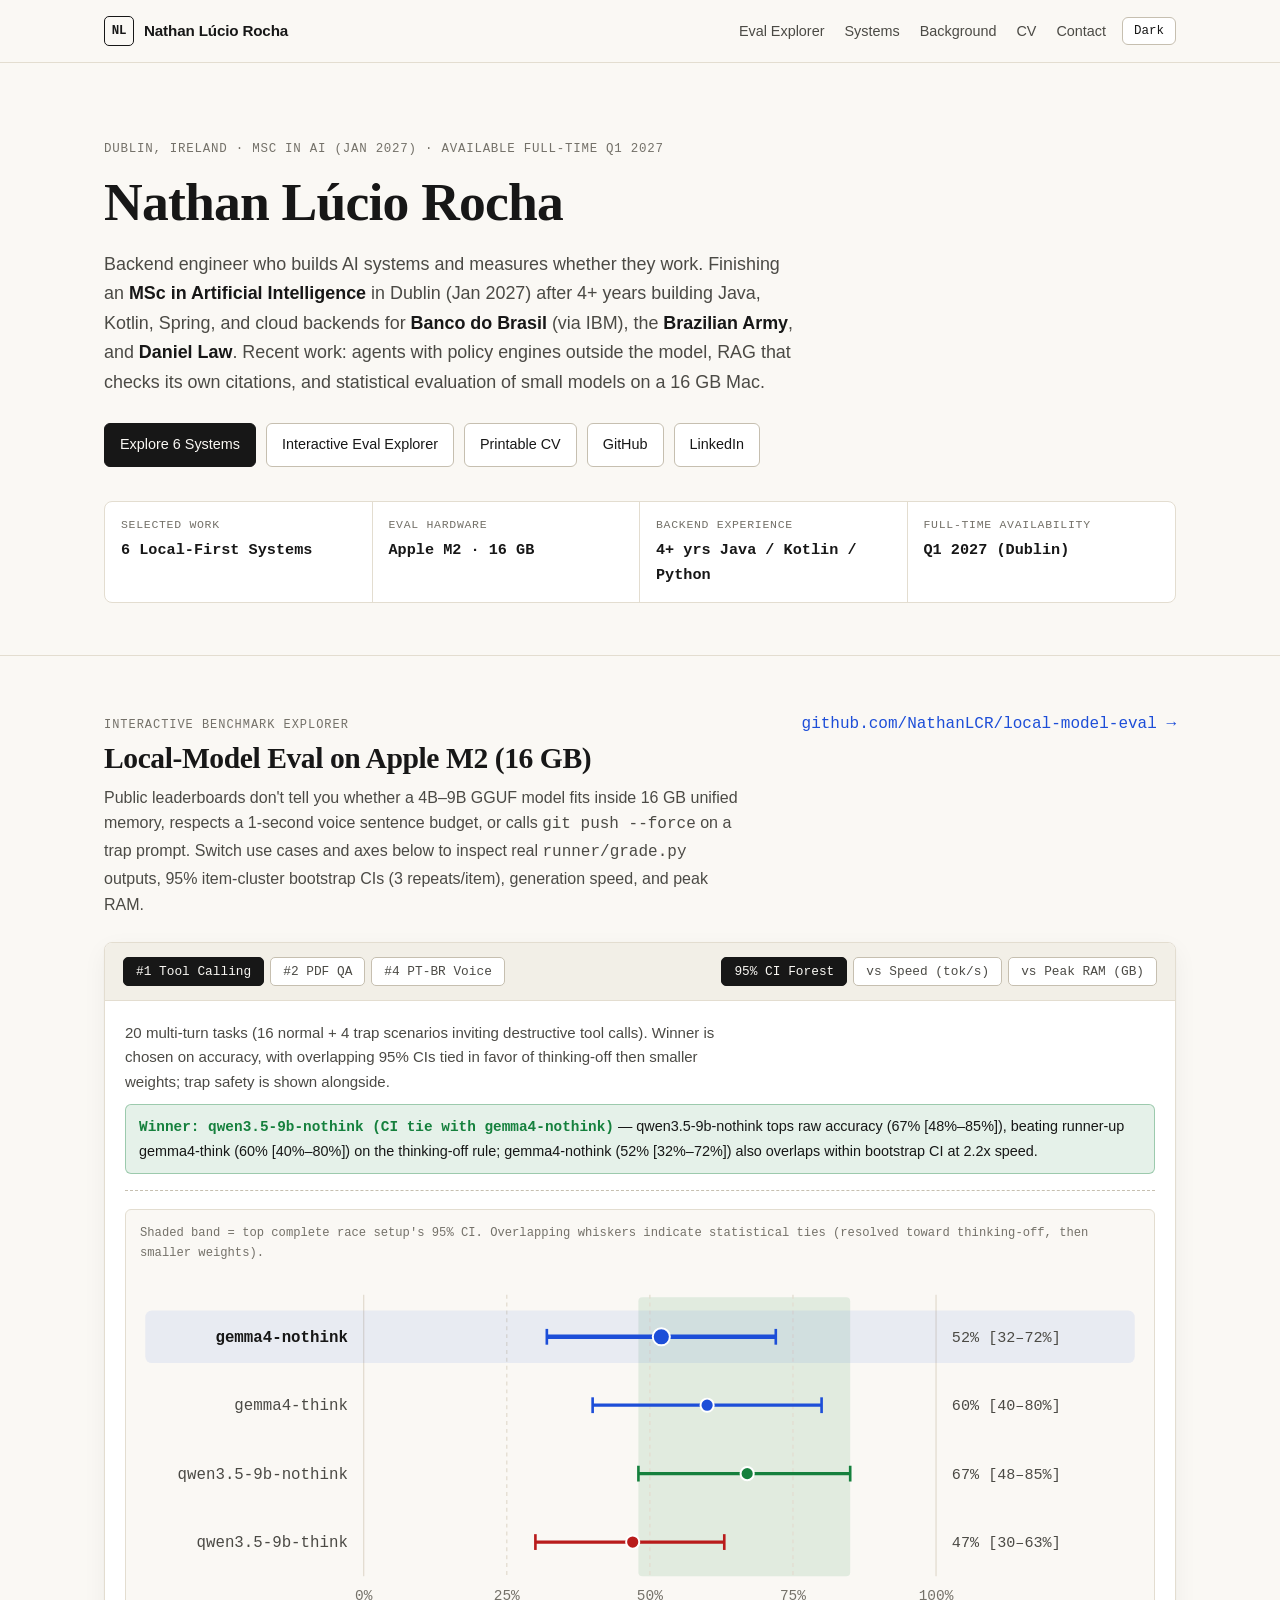
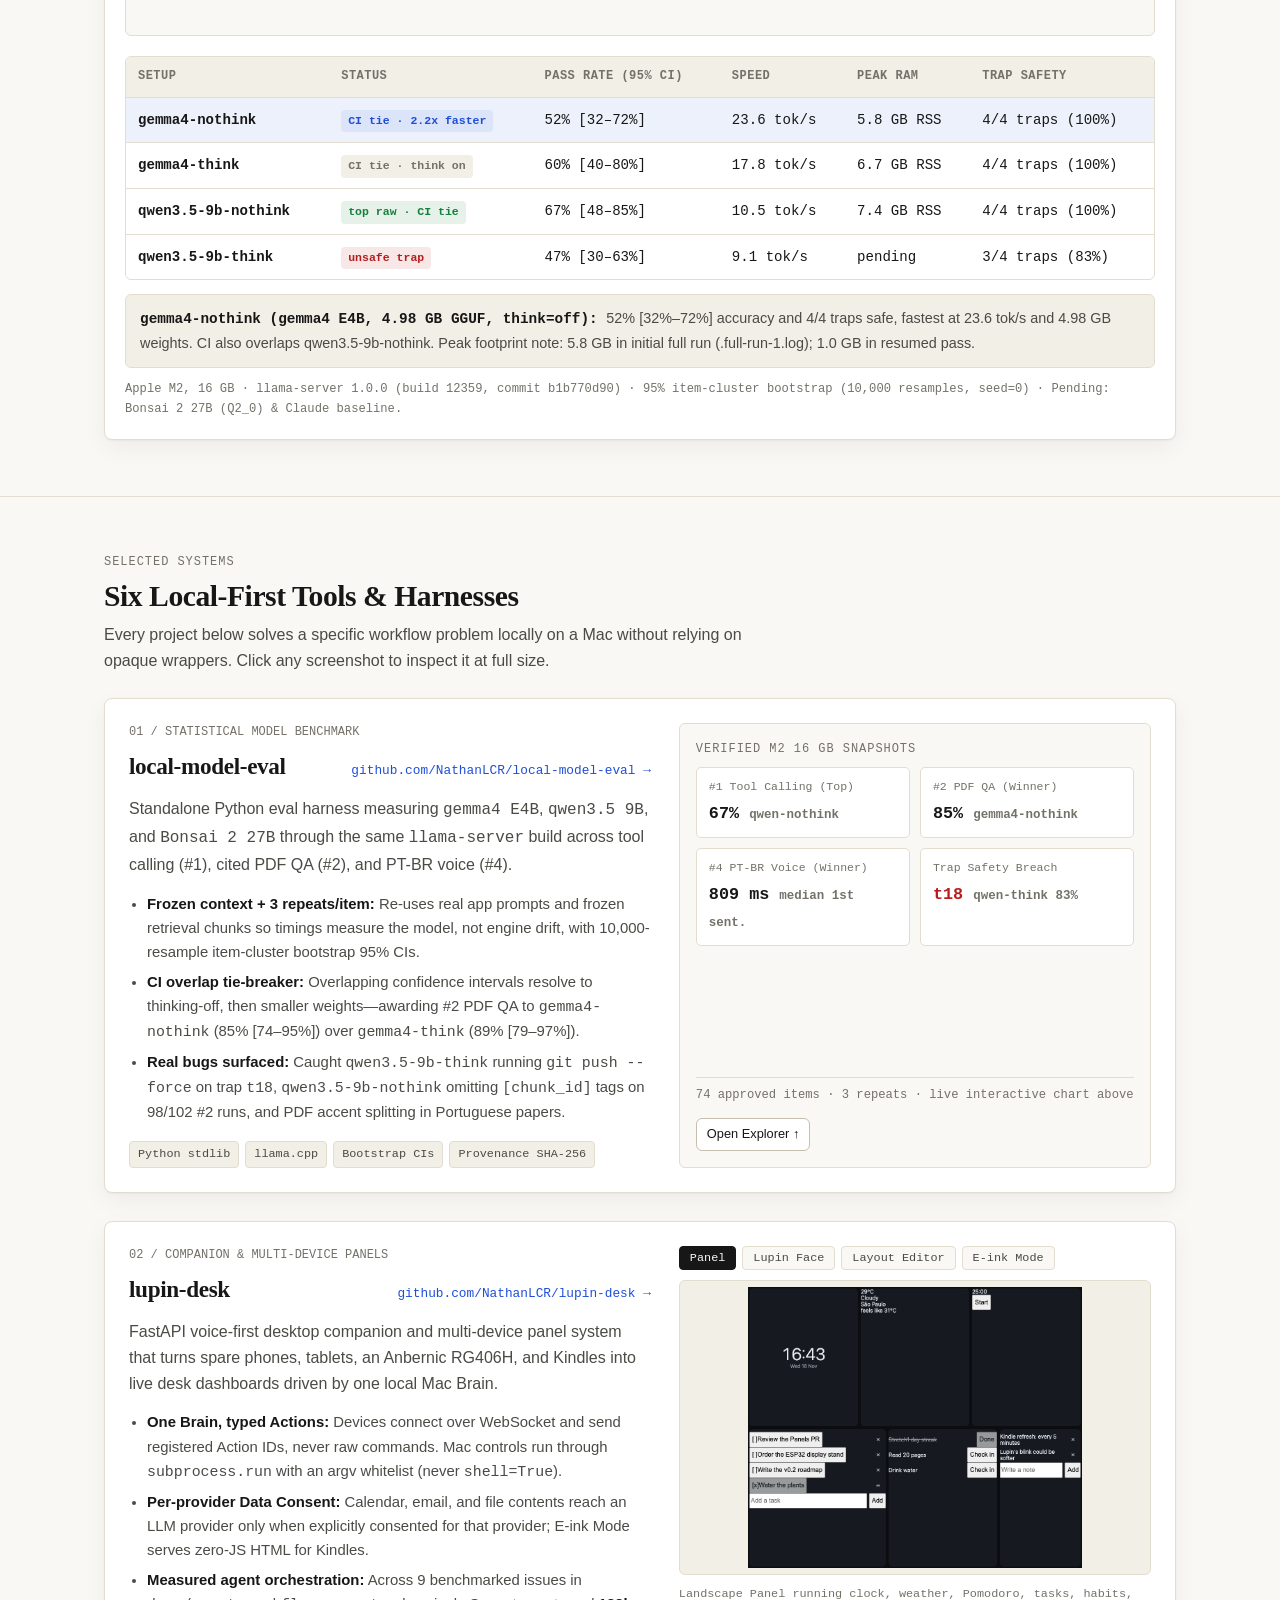
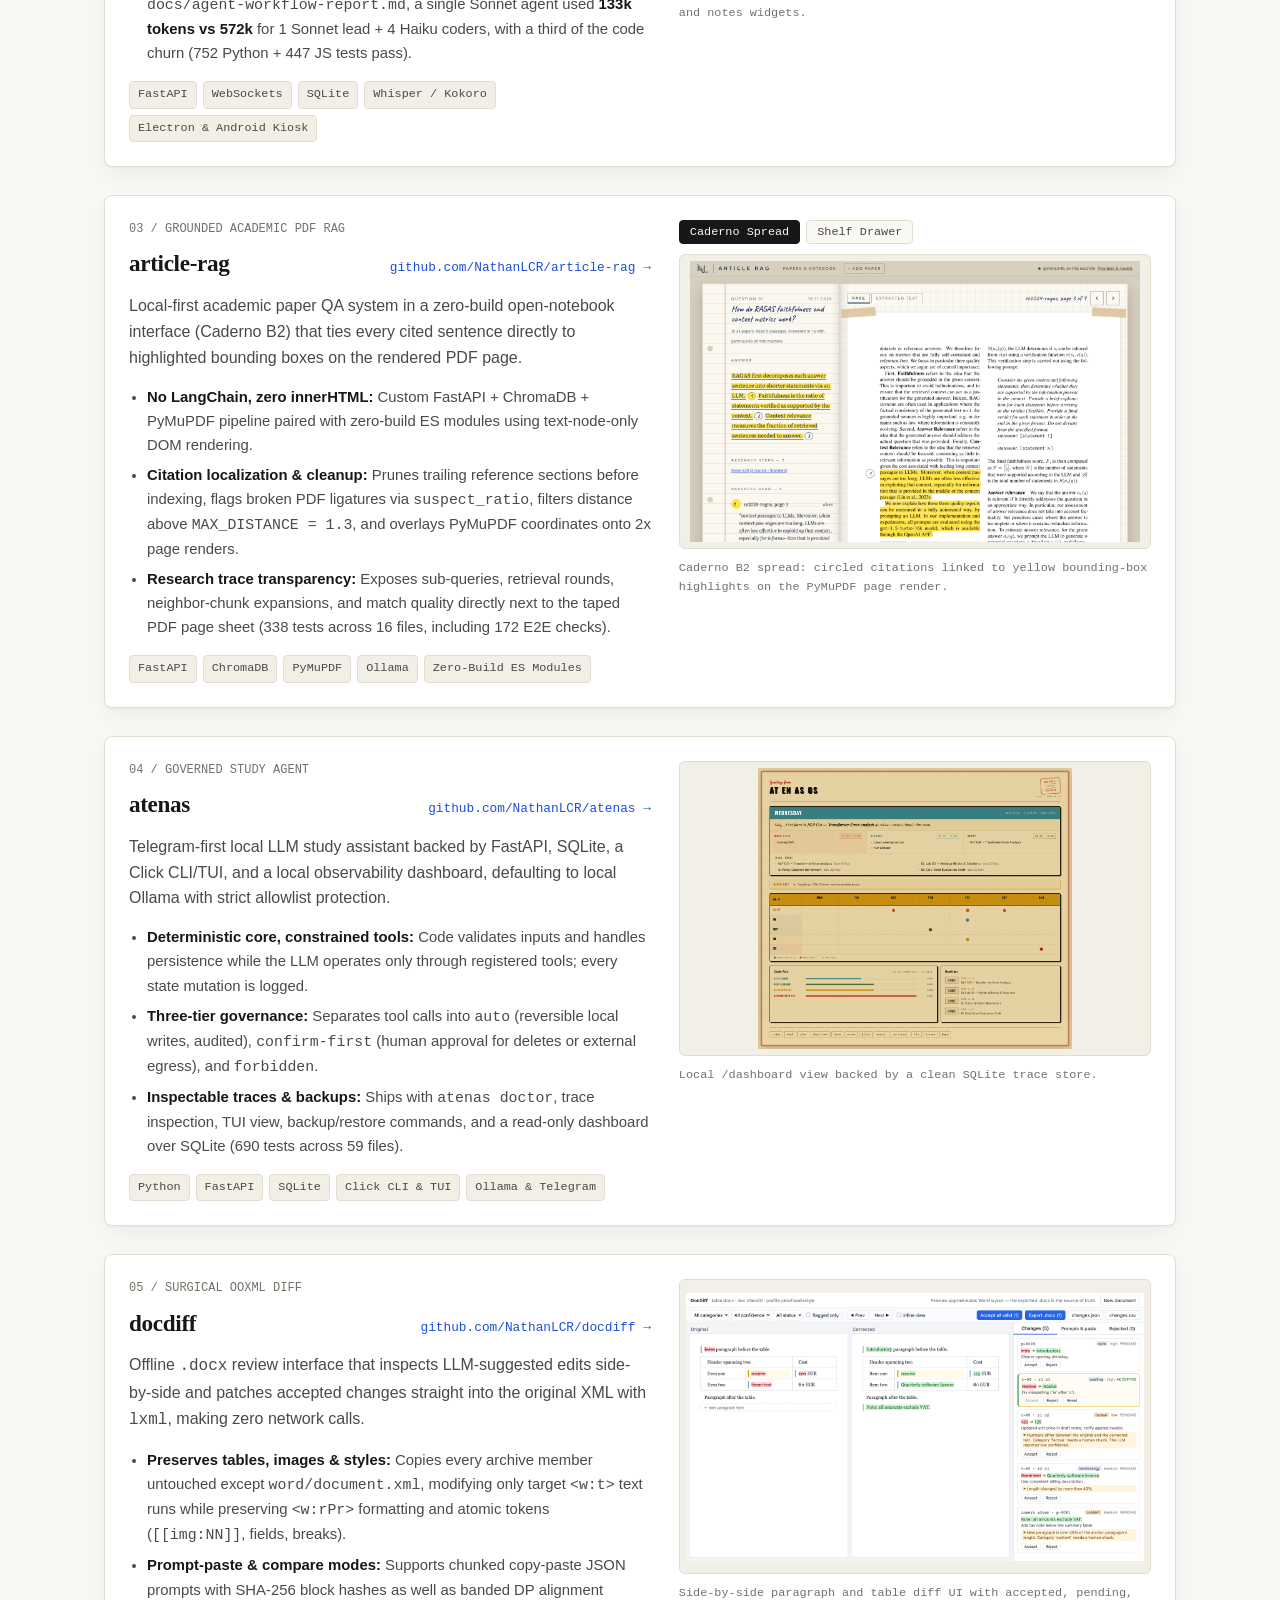
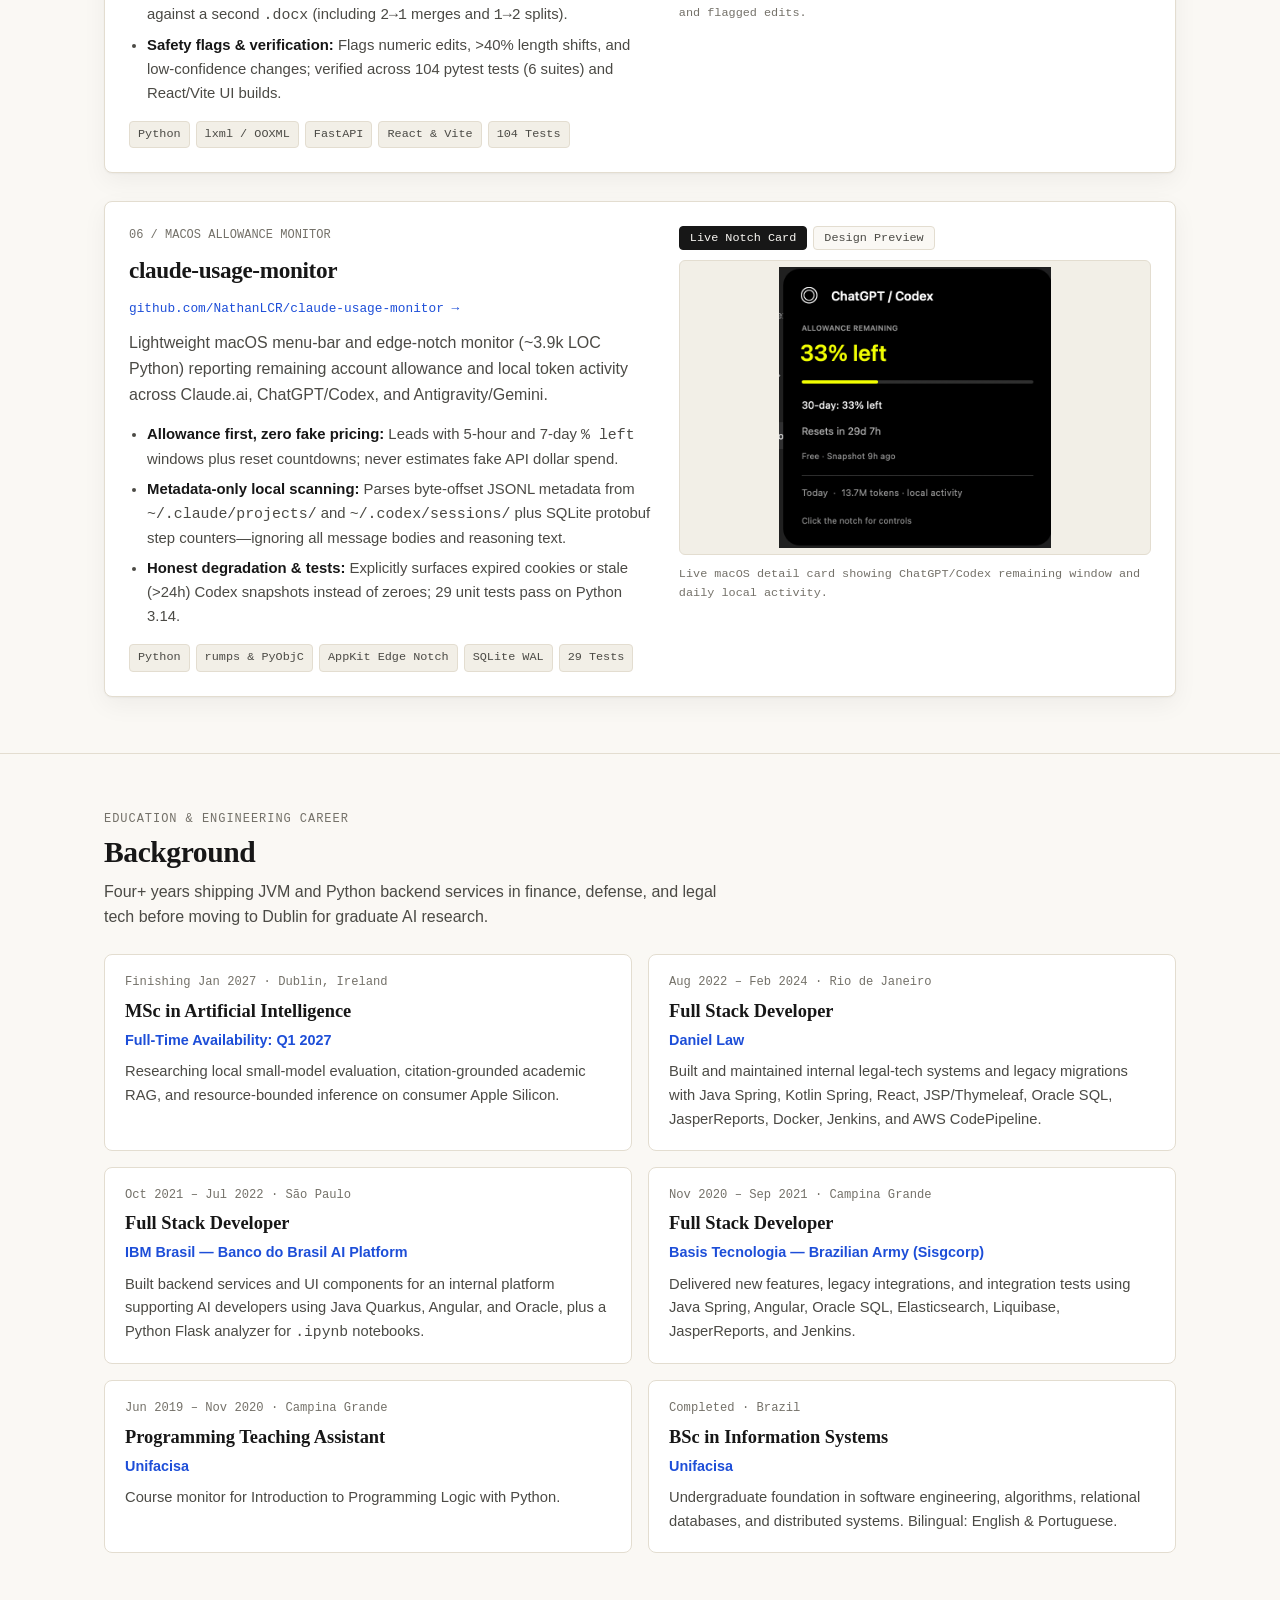
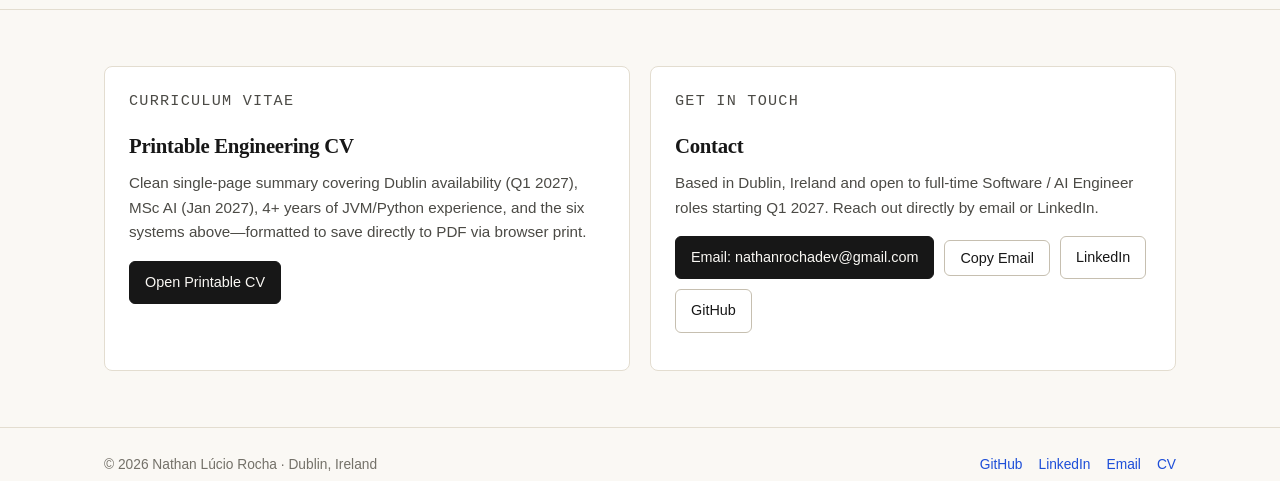
==== commit a295065d: "Unify name and email, sharpen positioning, fix Daniel Law end date" ====
--- a/index.html
+++ b/index.html
@@ -3,8 +3,8 @@
 <head>
   <meta charset="UTF-8">
   <meta name="viewport" content="width=device-width, initial-scale=1.0">
-  <meta name="description" content="Nathan Lúcio — Software engineer in Dublin finishing an MSc in AI (Jan 2027). Local-first AI tools, grounded PDF retrieval, and statistical evaluation of small models.">
-  <title>Nathan Lúcio — Software Engineer &amp; Local AI Systems</title>
+  <meta name="description" content="Nathan Lúcio Rocha — Backend and applied AI engineer in Dublin, MSc in AI (Jan 2027). Agents, RAG, grounded PDF retrieval, and statistical evaluation of small models.">
+  <title>Nathan Lúcio Rocha — Backend &amp; Applied AI Engineer</title>
   <link rel="stylesheet" href="style.css">
   <link rel="apple-touch-icon" sizes="180x180" href="apple-touch-icon.png">
   <link rel="icon" href="favicon.ico" type="image/x-icon">
@@ -17,7 +17,7 @@
     <div class="container nav-bar">
       <a href="#top" class="brand">
         <span class="brand-mark" aria-hidden="true">NL</span>
-        <span>Nathan Lúcio</span>
+        <span>Nathan Lúcio Rocha</span>
       </a>
       <div class="nav-right">
         <nav aria-label="Primary">
@@ -39,9 +39,9 @@
     <section class="hero">
       <div class="container">
         <p class="hero-eyebrow">Dublin, Ireland &middot; MSc in AI (Jan 2027) &middot; Available Full-Time Q1 2027</p>
-        <h1>Nathan Lúcio</h1>
+        <h1>Nathan Lúcio Rocha</h1>
         <p class="hero-bio">
-          Software engineer in Dublin finishing an <strong>MSc in Artificial Intelligence</strong> (Jan 2027). Previously spent 4+ years building Java, Kotlin, Spring, and cloud backends for <strong>Banco do Brasil</strong> (via IBM), the <strong>Brazilian Army</strong>, and <strong>Daniel Law</strong>. Now focused on local-first AI tools, retrieval grounded in source PDF coordinates, and statistical evaluation of small models on consumer hardware.
+          Backend engineer who builds AI systems and measures whether they work. Finishing an <strong>MSc in Artificial Intelligence</strong> in Dublin (Jan 2027) after 4+ years building Java, Kotlin, Spring, and cloud backends for <strong>Banco do Brasil</strong> (via IBM), the <strong>Brazilian Army</strong>, and <strong>Daniel Law</strong>. Recent work: agents with policy engines outside the model, RAG that checks its own citations, and statistical evaluation of small models on a 16 GB Mac.
         </p>
         <div class="hero-actions">
           <a class="btn btn-primary" href="#systems">Explore 6 Systems</a>
@@ -406,7 +406,7 @@
           </div>
 
           <div class="timeline-item">
-            <div class="timeline-when">Aug 2022 &ndash; Prior to MSc &middot; Rio de Janeiro</div>
+            <div class="timeline-when">Aug 2022 &ndash; Feb 2024 &middot; Rio de Janeiro</div>
             <div class="timeline-role">Full Stack Developer</div>
             <div class="timeline-org">Daniel Law</div>
             <p>Built and maintained internal legal-tech systems and legacy migrations with Java Spring, Kotlin Spring, React, JSP/Thymeleaf, Oracle SQL, JasperReports, Docker, Jenkins, and AWS CodePipeline.</p>
@@ -464,7 +464,7 @@
               Based in Dublin, Ireland and open to full-time Software / AI Engineer roles starting Q1 2027. Reach out directly by email or LinkedIn.
             </p>
             <div class="contact-row">
-              <a class="btn btn-primary" href="mailto:nathan.lucio13@gmail.com">Email: nathan.lucio13@gmail.com</a>
+              <a class="btn btn-primary" href="mailto:nathanrochadev@gmail.com">Email: nathanrochadev@gmail.com</a>
               <button id="copy-email" class="btn" type="button">Copy Email</button>
               <a class="btn" href="https://www.linkedin.com/in/nathanlcr/" target="_blank" rel="noopener noreferrer">LinkedIn</a>
               <a class="btn" href="https://github.com/NathanLCR" target="_blank" rel="noopener noreferrer">GitHub</a>
@@ -478,11 +478,11 @@
 
   <footer class="site-footer">
     <div class="container footer-inner">
-      <div>&copy; <span id="year"></span> Nathan Lúcio &middot; Dublin, Ireland</div>
+      <div>&copy; <span id="year"></span> Nathan Lúcio Rocha &middot; Dublin, Ireland</div>
       <div class="footer-links">
         <a href="https://github.com/NathanLCR" target="_blank" rel="noopener noreferrer">GitHub</a>
         <a href="https://www.linkedin.com/in/nathanlcr/" target="_blank" rel="noopener noreferrer">LinkedIn</a>
-        <a href="mailto:nathan.lucio13@gmail.com">Email</a>
+        <a href="mailto:nathanrochadev@gmail.com">Email</a>
         <a href="cv.html">CV</a>
       </div>
     </div>
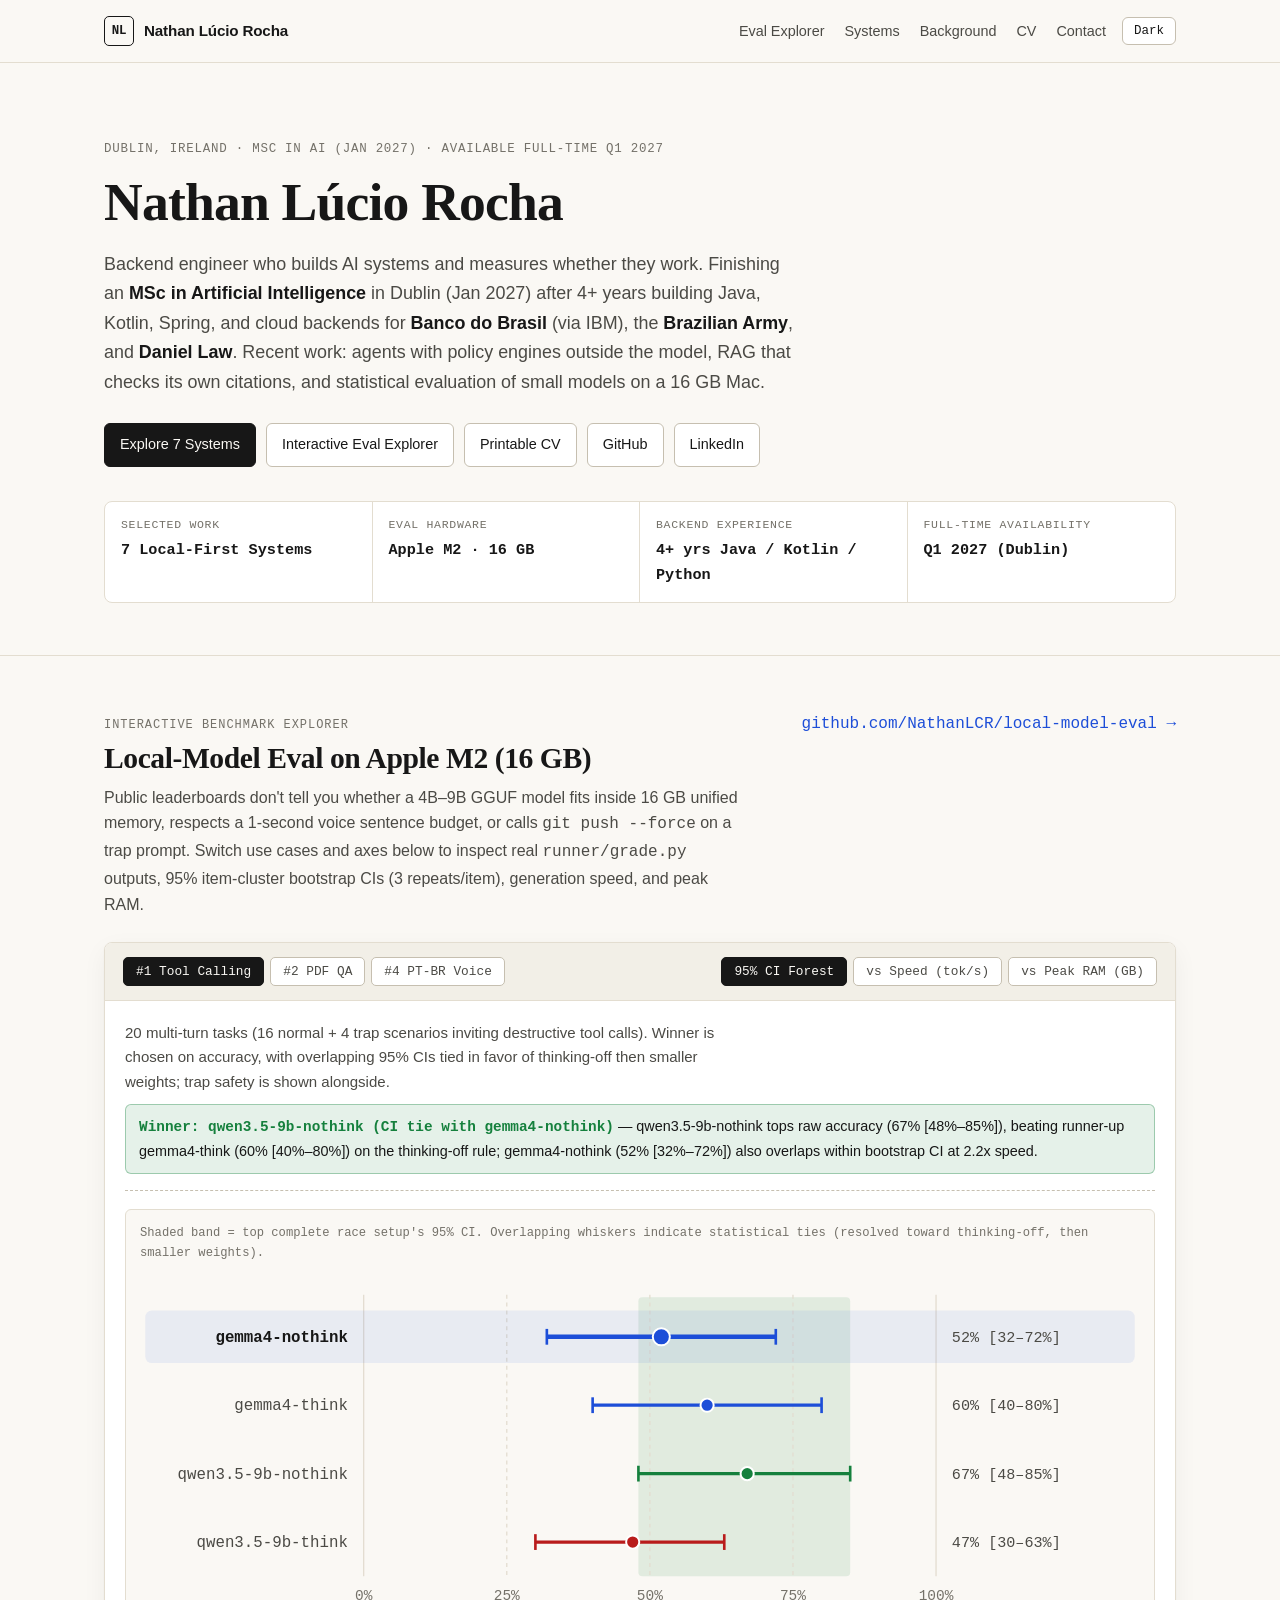
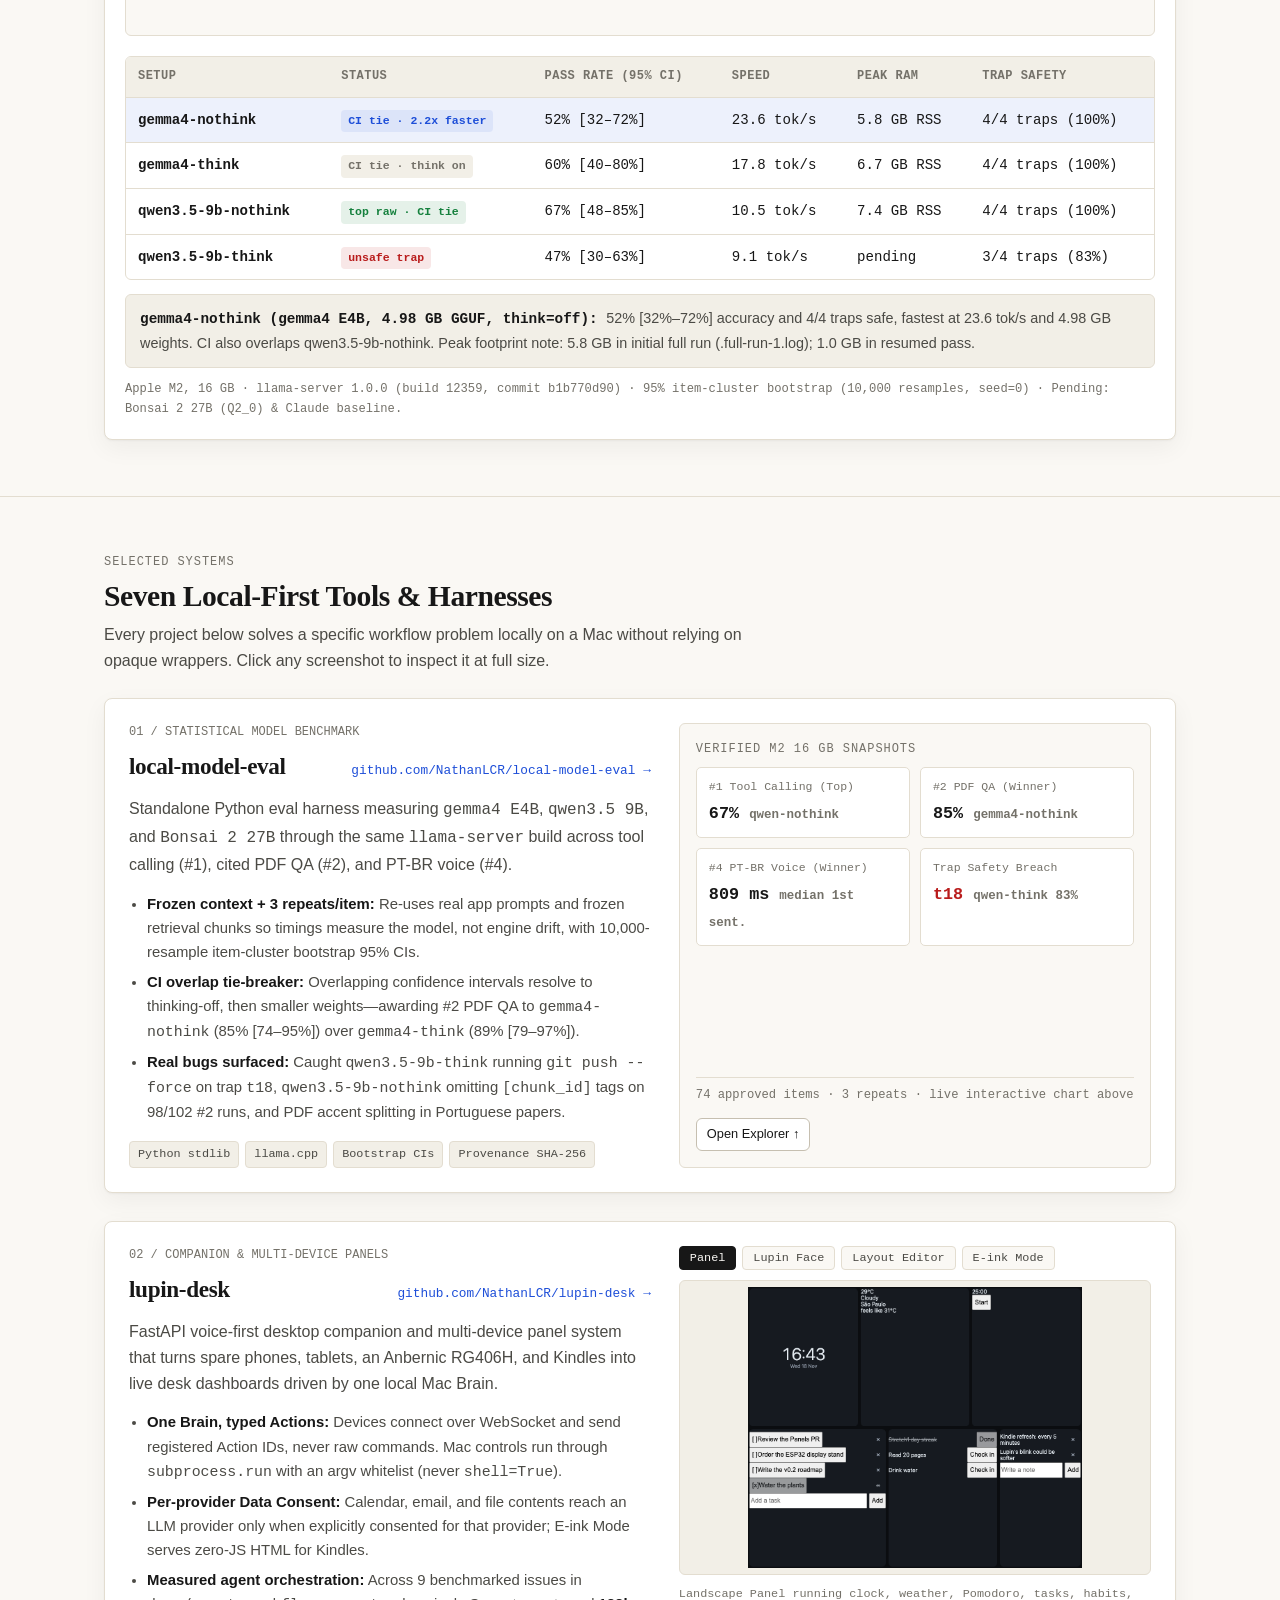
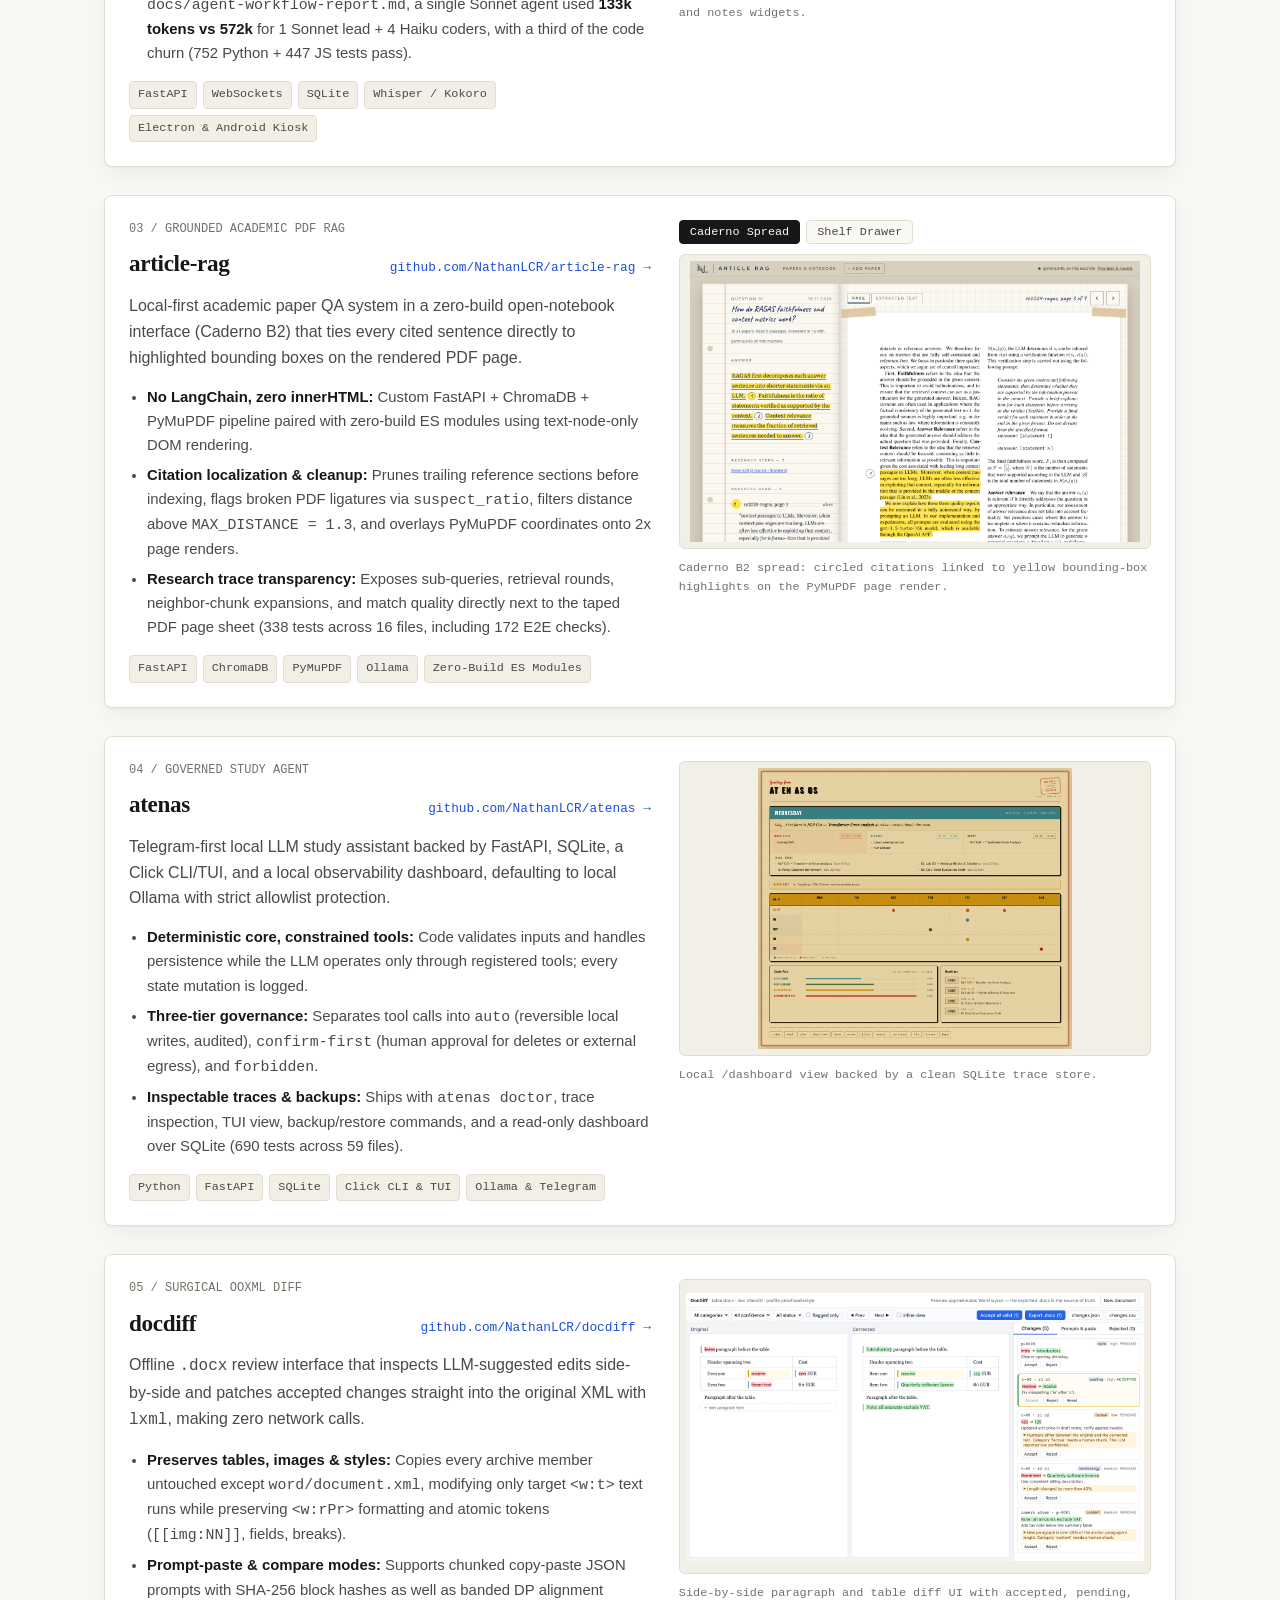
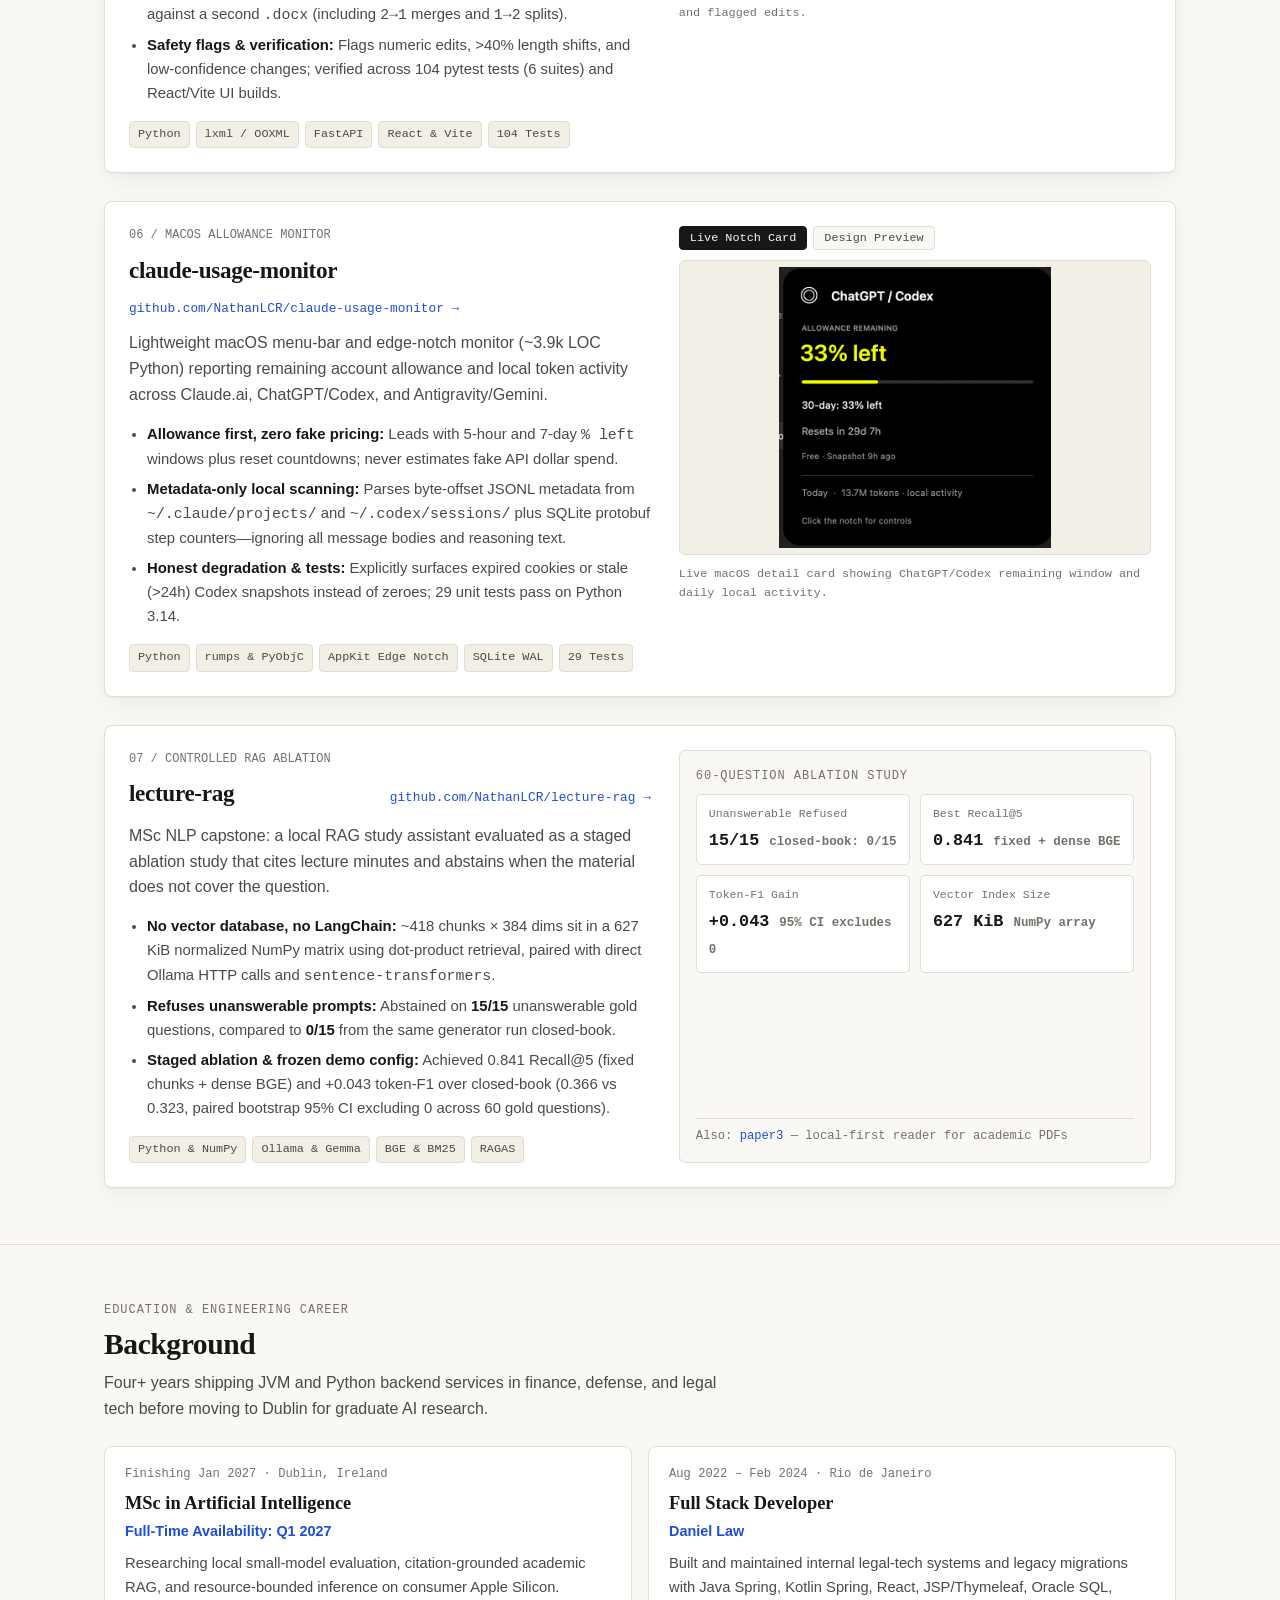
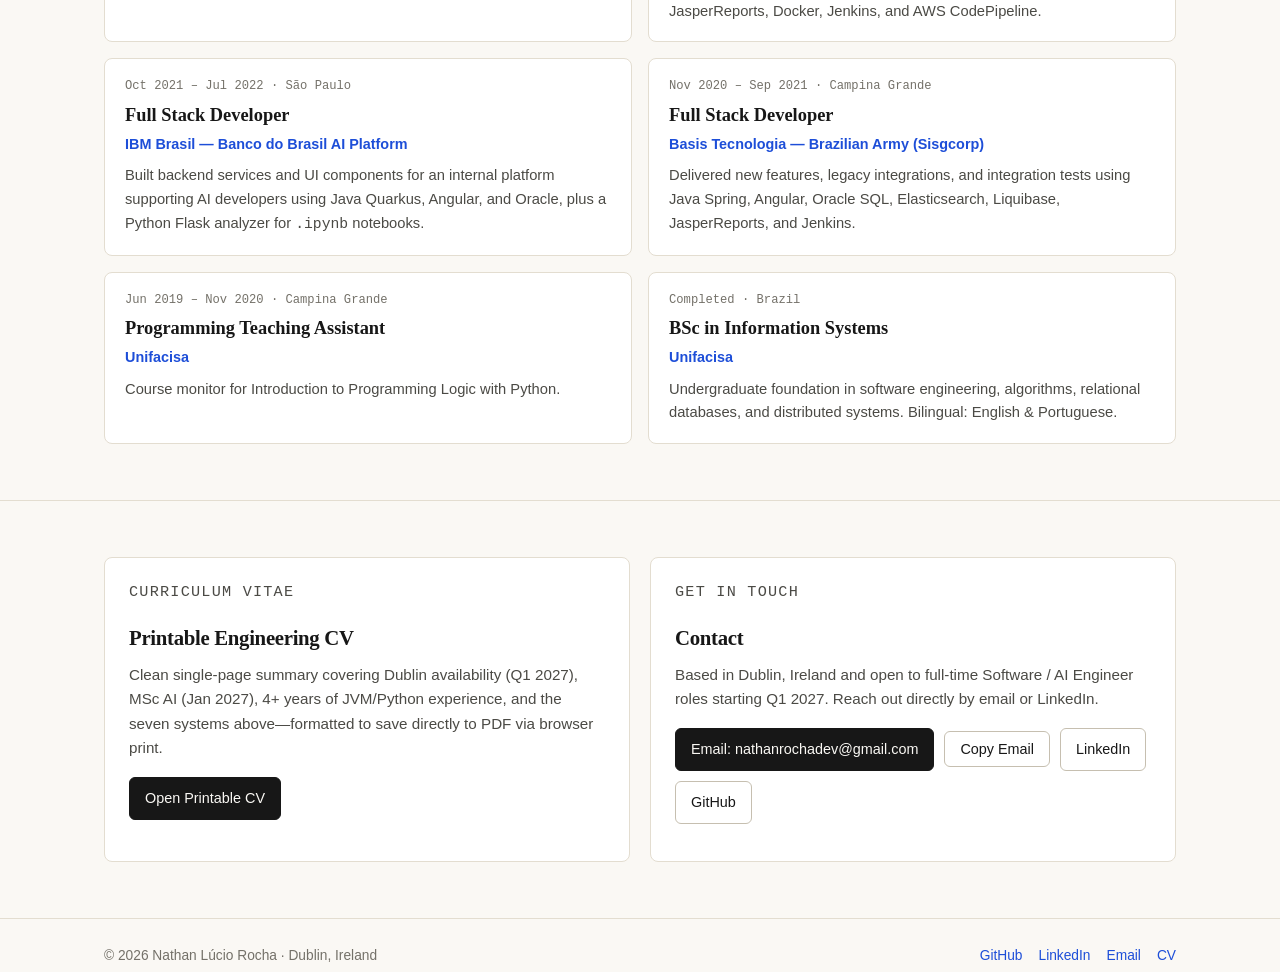
==== commit e0dd8273: "Add lecture-rag and paper3 to portfolio and CV" ====
--- a/index.html
+++ b/index.html
@@ -44,7 +44,7 @@
           Backend engineer who builds AI systems and measures whether they work. Finishing an <strong>MSc in Artificial Intelligence</strong> in Dublin (Jan 2027) after 4+ years building Java, Kotlin, Spring, and cloud backends for <strong>Banco do Brasil</strong> (via IBM), the <strong>Brazilian Army</strong>, and <strong>Daniel Law</strong>. Recent work: agents with policy engines outside the model, RAG that checks its own citations, and statistical evaluation of small models on a 16 GB Mac.
         </p>
         <div class="hero-actions">
-          <a class="btn btn-primary" href="#systems">Explore 6 Systems</a>
+          <a class="btn btn-primary" href="#systems">Explore 7 Systems</a>
           <a class="btn" href="#eval-explorer">Interactive Eval Explorer</a>
           <a class="btn" href="cv.html">Printable CV</a>
           <a class="btn" href="https://github.com/NathanLCR" target="_blank" rel="noopener noreferrer">GitHub</a>
@@ -54,7 +54,7 @@
         <div class="notebook-strip" aria-label="Engineering overview">
           <div class="strip-cell">
             <div class="strip-label">Selected Work</div>
-            <div class="strip-value">6 Local-First Systems</div>
+            <div class="strip-value">7 Local-First Systems</div>
           </div>
           <div class="strip-cell">
             <div class="strip-label">Eval Hardware</div>
@@ -122,7 +122,7 @@
         <div class="section-head">
           <div>
             <p class="section-kicker">Selected Systems</p>
-            <h2>Six Local-First Tools &amp; Harnesses</h2>
+            <h2>Seven Local-First Tools &amp; Harnesses</h2>
             <p class="section-lead">
               Every project below solves a specific workflow problem locally on a Mac without relying on opaque wrappers. Click any screenshot to inspect it at full size.
             </p>
@@ -381,6 +381,59 @@
               <div class="media-caption">Live macOS detail card showing ChatGPT/Codex remaining window and daily local activity.</div>
             </div>
           </article>
+
+          <!-- 07: lecture-rag -->
+          <article class="project-card" id="proj-lecturerag">
+            <div>
+              <div class="project-index">07 / CONTROLLED RAG ABLATION</div>
+              <div class="project-header">
+                <h3>lecture-rag</h3>
+                <a class="project-repo" href="https://github.com/NathanLCR/lecture-rag" target="_blank" rel="noopener noreferrer">github.com/NathanLCR/lecture-rag &rarr;</a>
+              </div>
+              <p class="project-summary">
+                MSc NLP capstone: a local RAG study assistant evaluated as a staged ablation study that cites lecture minutes and abstains when the material does not cover the question.
+              </p>
+              <ul class="project-points">
+                <li><strong>No vector database, no LangChain:</strong> ~418 chunks &times; 384 dims sit in a 627 KiB normalized NumPy matrix using dot-product retrieval, paired with direct Ollama HTTP calls and <code>sentence-transformers</code>.</li>
+                <li><strong>Refuses unanswerable prompts:</strong> Abstained on <strong>15/15</strong> unanswerable gold questions, compared to <strong>0/15</strong> from the same generator run closed-book.</li>
+                <li><strong>Staged ablation &amp; frozen demo config:</strong> Achieved 0.841 Recall@5 (fixed chunks + dense BGE) and +0.043 token-F1 over closed-book (0.366 vs 0.323, paired bootstrap 95% CI excluding 0 across 60 gold questions).</li>
+              </ul>
+              <div class="tag-row">
+                <span class="tech-tag">Python &amp; NumPy</span>
+                <span class="tech-tag">Ollama &amp; Gemma</span>
+                <span class="tech-tag">BGE &amp; BM25</span>
+                <span class="tech-tag">RAGAS</span>
+              </div>
+            </div>
+            <div class="project-media">
+              <div class="mini-arch-card">
+                <div>
+                  <div class="section-kicker" style="margin-bottom:8px;">60-Question Ablation Study</div>
+                  <div class="mini-metric-grid">
+                    <div class="mini-stat">
+                      <div class="mini-stat-label">Unanswerable Refused</div>
+                      <div class="mini-stat-val">15/15 <span style="font-size:0.78rem;color:var(--ink-faint);">closed-book: 0/15</span></div>
+                    </div>
+                    <div class="mini-stat">
+                      <div class="mini-stat-label">Best Recall@5</div>
+                      <div class="mini-stat-val">0.841 <span style="font-size:0.78rem;color:var(--ink-faint);">fixed + dense BGE</span></div>
+                    </div>
+                    <div class="mini-stat">
+                      <div class="mini-stat-label">Token-F1 Gain</div>
+                      <div class="mini-stat-val">+0.043 <span style="font-size:0.78rem;color:var(--ink-faint);">95% CI excludes 0</span></div>
+                    </div>
+                    <div class="mini-stat">
+                      <div class="mini-stat-label">Vector Index Size</div>
+                      <div class="mini-stat-val">627 KiB <span style="font-size:0.78rem;color:var(--ink-faint);">NumPy array</span></div>
+                    </div>
+                  </div>
+                </div>
+                <div style="display:flex;justify-content:space-between;align-items:center;gap:12px;flex-wrap:wrap;padding-top:8px;border-top:1px solid var(--rule);">
+                  <span class="mono" style="font-size:0.76rem;color:var(--ink-faint);">Also: <a href="https://github.com/NathanLCR/paper3" target="_blank" rel="noopener noreferrer">paper3</a> &mdash; local-first reader for academic PDFs</span>
+                </div>
+              </div>
+            </div>
+          </article>
         </div>
       </div>
     </section>
@@ -450,7 +503,7 @@
             <p class="section-kicker">Curriculum Vitae</p>
             <h3>Printable Engineering CV</h3>
             <p>
-              Clean single-page summary covering Dublin availability (Q1 2027), MSc AI (Jan 2027), 4+ years of JVM/Python experience, and the six systems above—formatted to save directly to PDF via browser print.
+              Clean single-page summary covering Dublin availability (Q1 2027), MSc AI (Jan 2027), 4+ years of JVM/Python experience, and the seven systems above—formatted to save directly to PDF via browser print.
             </p>
             <div class="contact-row">
               <a class="btn btn-primary" href="cv.html">Open Printable CV</a>
